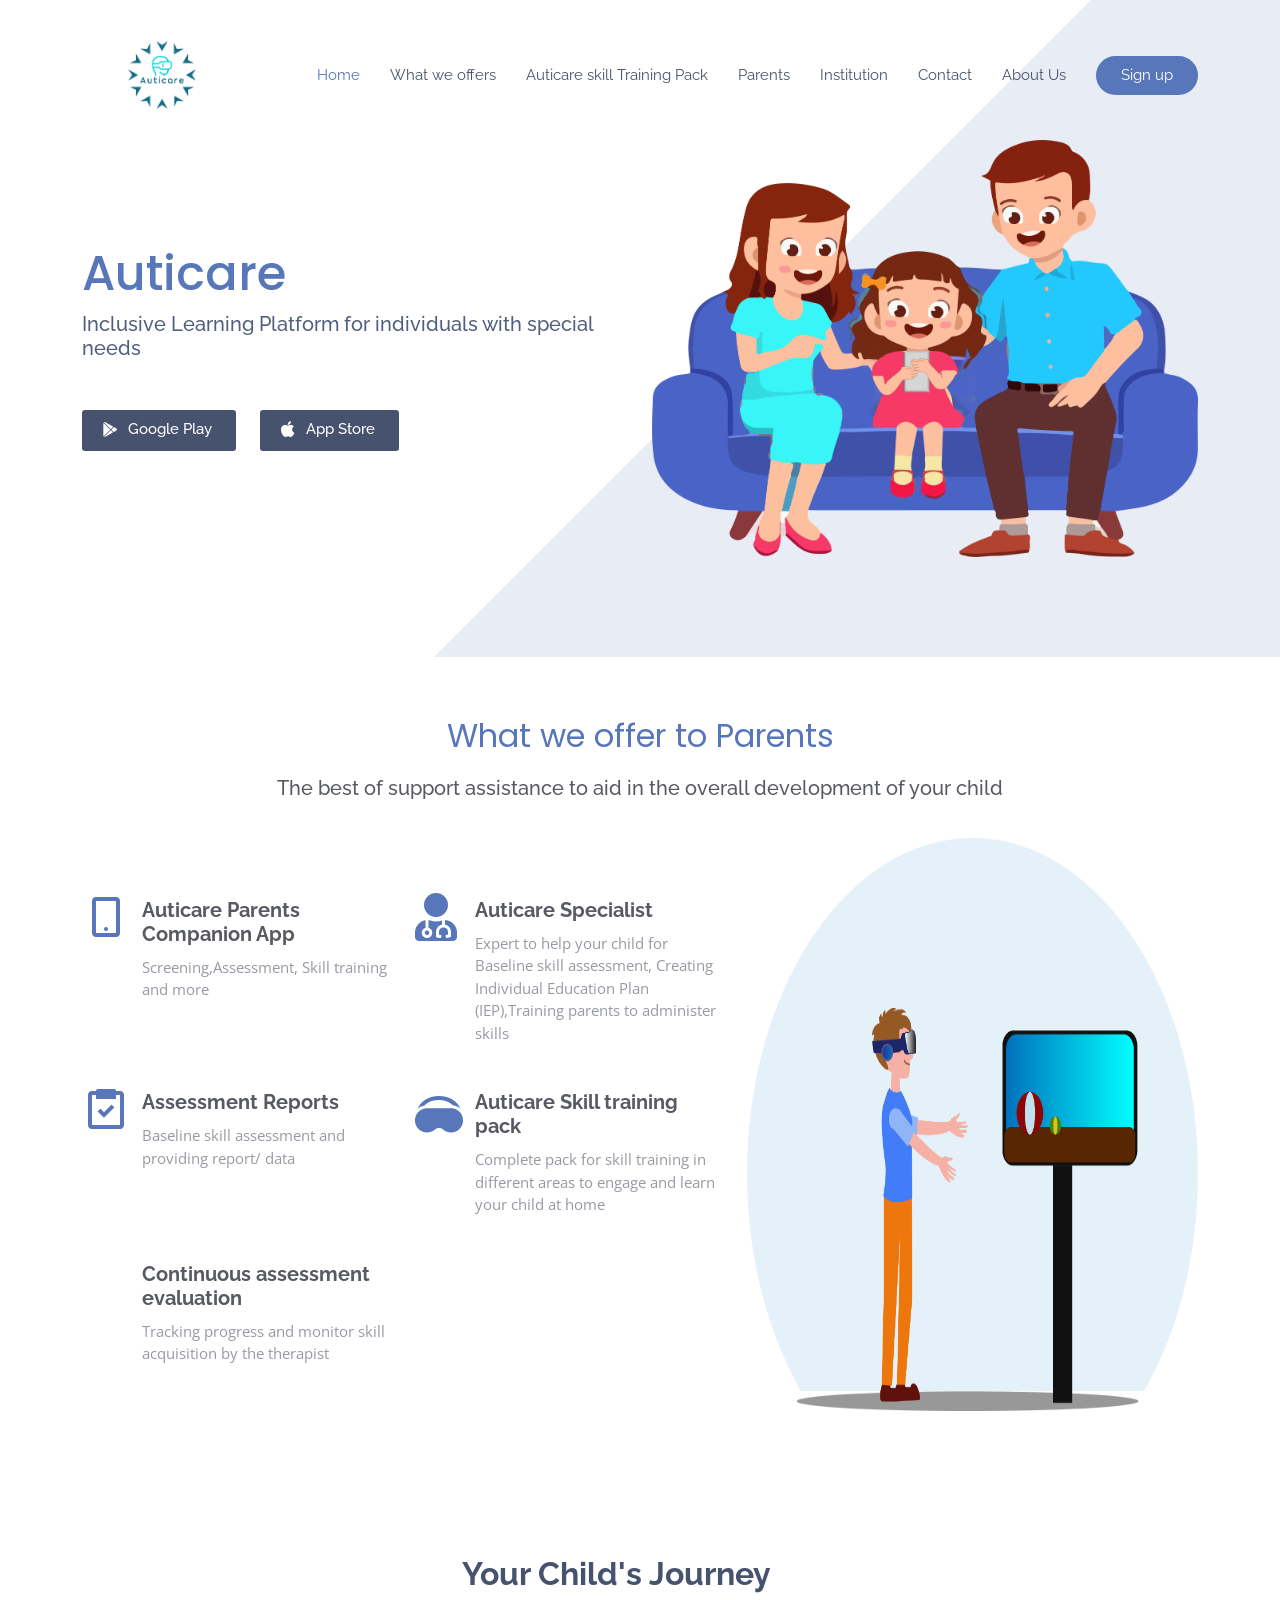
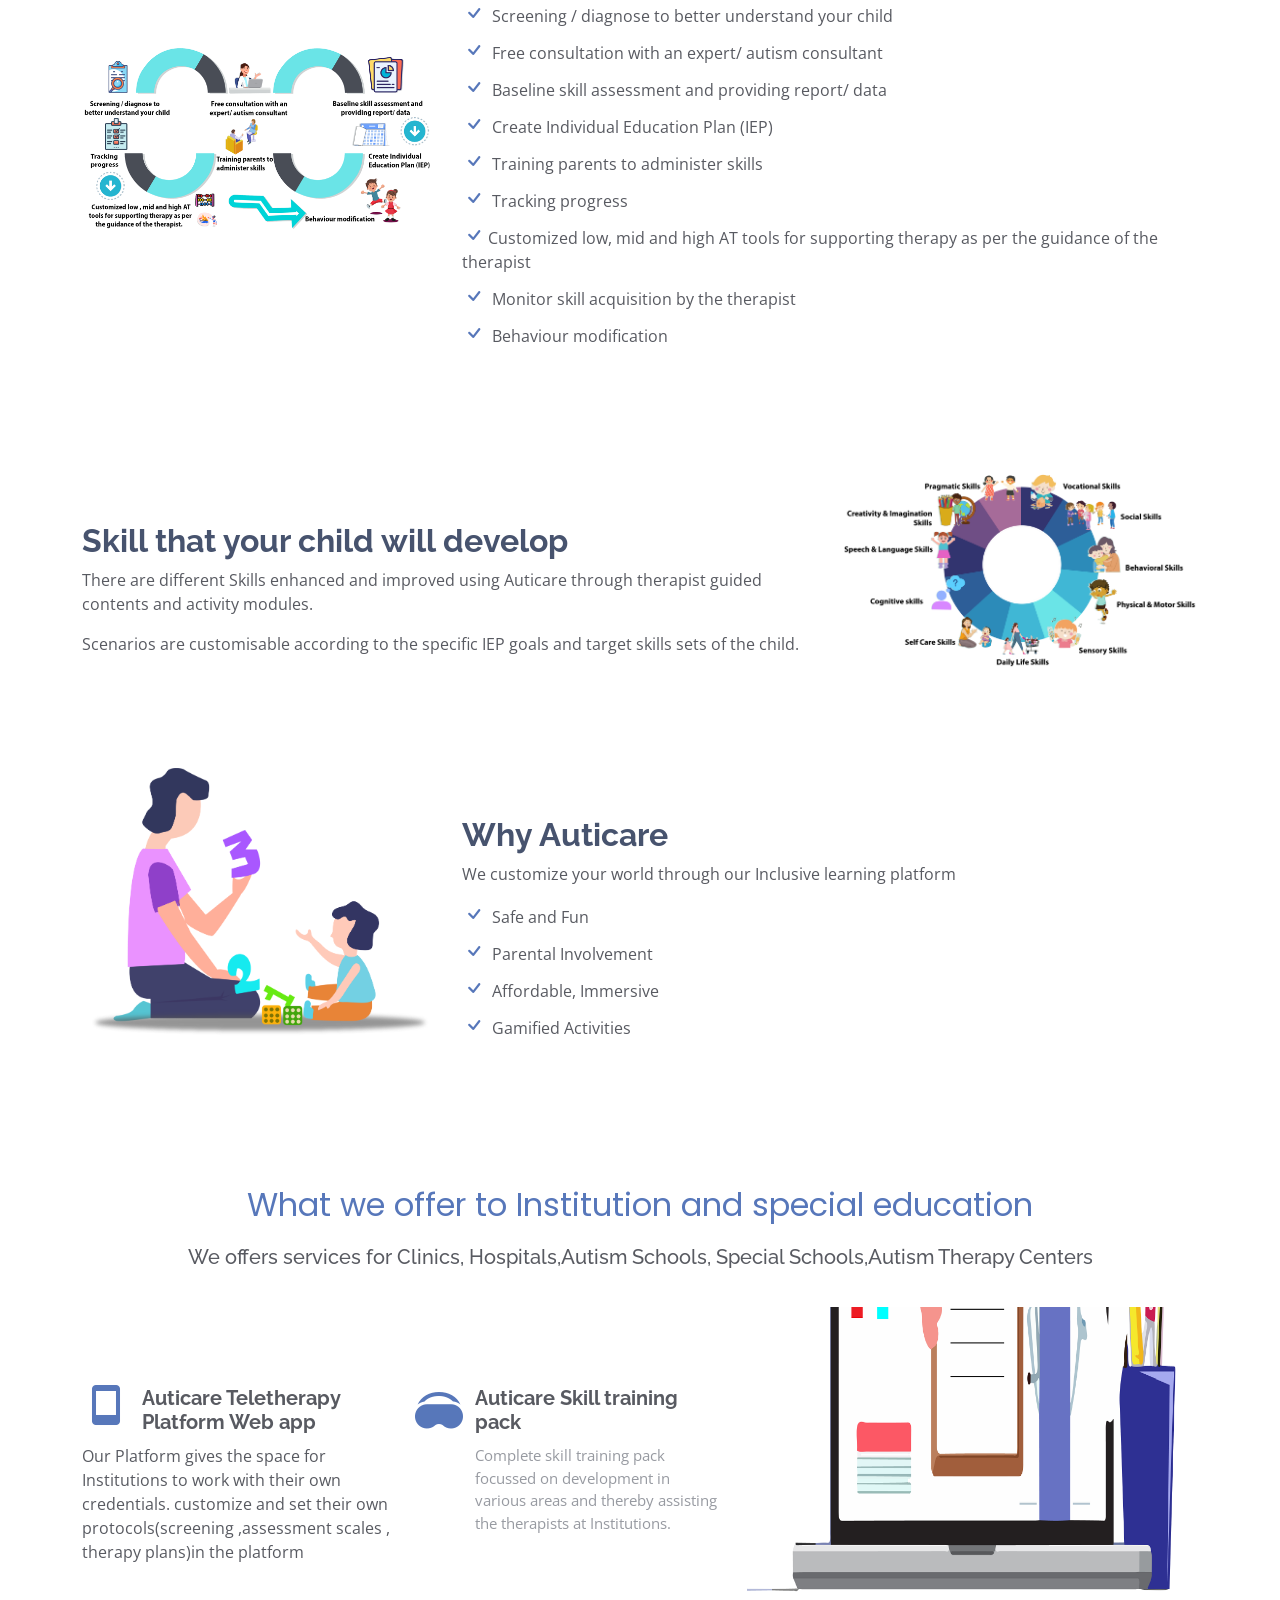
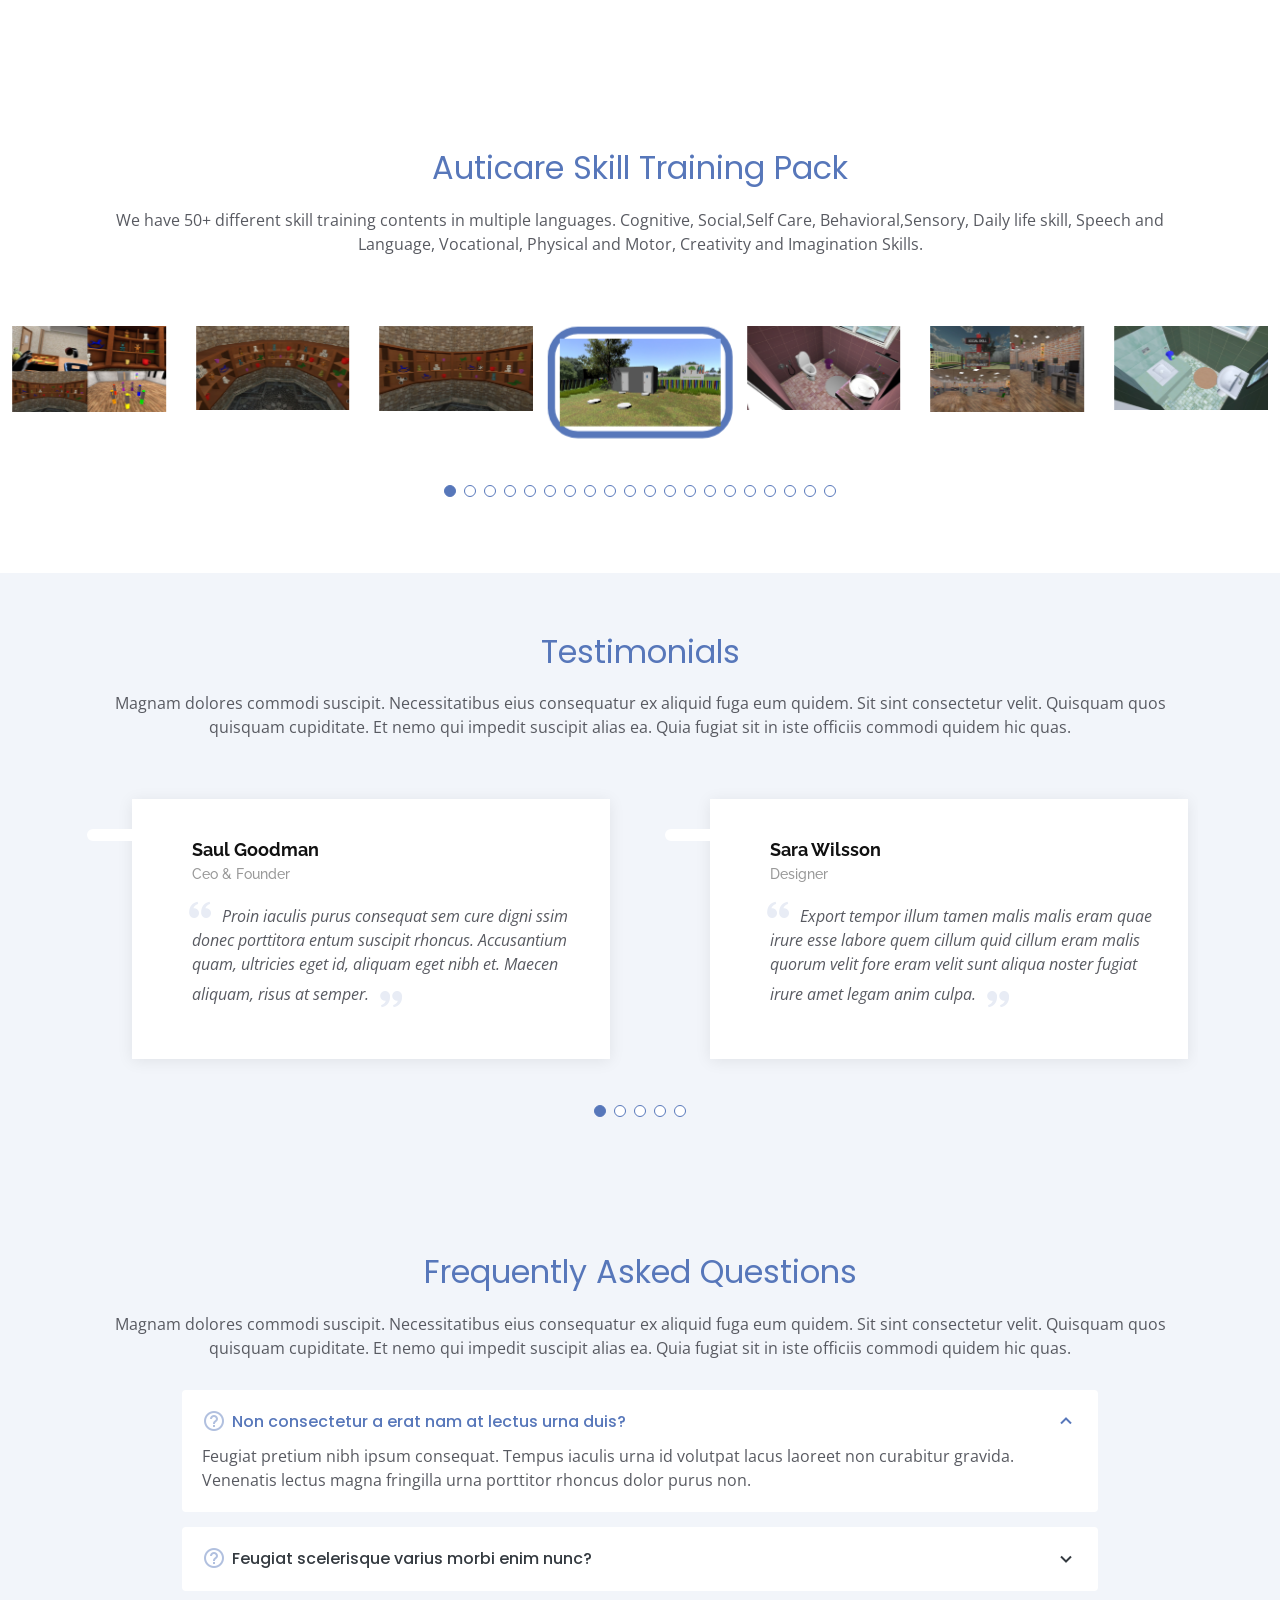
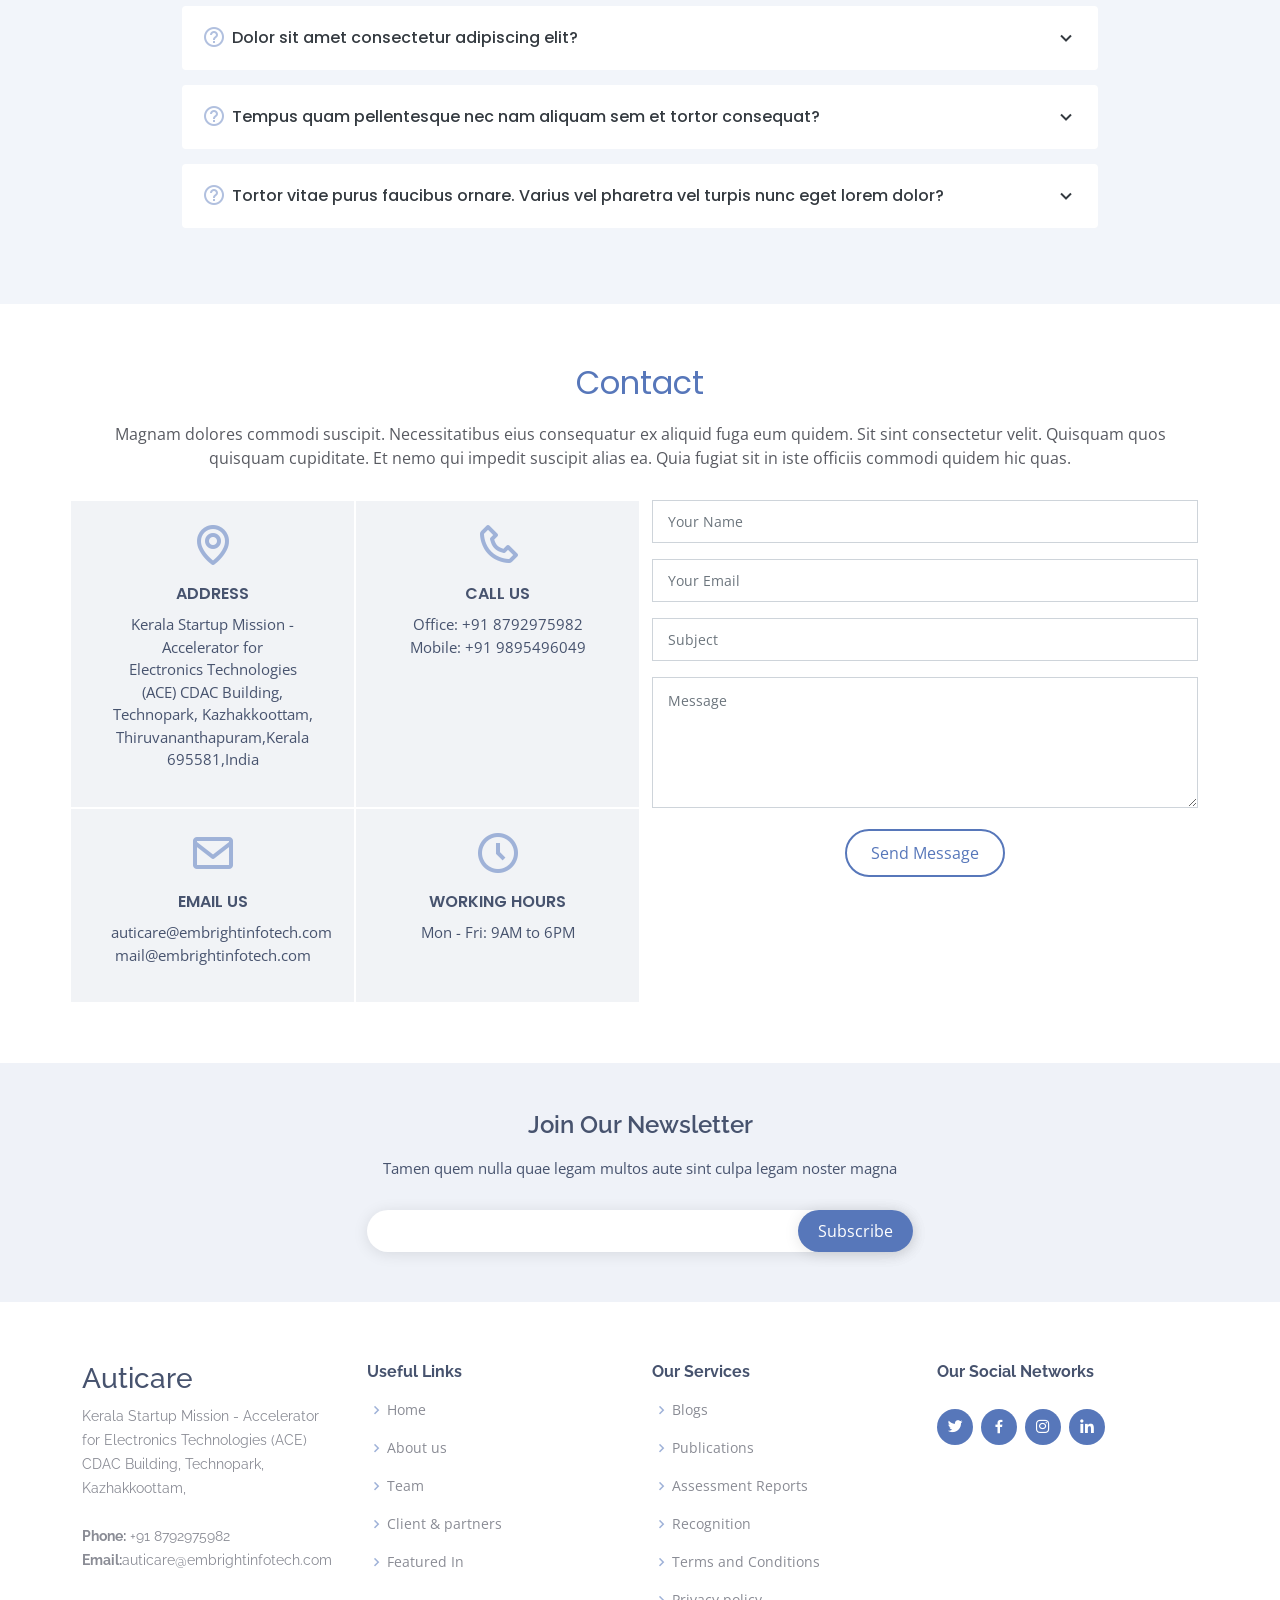
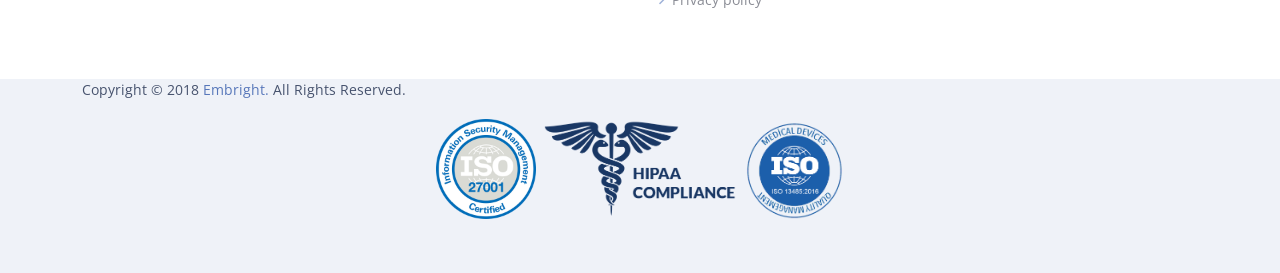
==== index.html @ 98915f81 "image adjust 1.1" ====
<!DOCTYPE html>
<html lang="en">

<head>
  <meta charset="utf-8">
  <meta content="width=device-width, initial-scale=1.0" name="viewport">

  <title>Auticare </title>
  <meta content="" name="description">
  <meta content="" name="keywords">

  <!-- Favicons -->
  <link href="assets/img/favicon.png" rel="icon">
  <link href="assets/img/apple-touch-icon.png" rel="apple-touch-icon">

  <!-- Google Fonts -->
  <link
    href="https://fonts.googleapis.com/css?family=Open+Sans:300,300i,400,400i,600,600i,700,700i|Raleway:300,300i,400,400i,500,500i,600,600i,700,700i|Poppins:300,300i,400,400i,500,500i,600,600i,700,700i"
    rel="stylesheet">

  <!-- Vendor CSS Files -->
  <link href="assets/vendor/aos/aos.css" rel="stylesheet">
  <link href="assets/vendor/bootstrap/css/bootstrap.min.css" rel="stylesheet">
  <link href="assets/vendor/bootstrap-icons/bootstrap-icons.css" rel="stylesheet">
  <link href="assets/vendor/boxicons/css/boxicons.min.css" rel="stylesheet">
  <link href="assets/vendor/glightbox/css/glightbox.min.css" rel="stylesheet">
  <link href="assets/vendor/swiper/swiper-bundle.min.css" rel="stylesheet">
  <link rel="stylesheet" href="https://use.fontawesome.com/releases/v5.6.3/css/all.css" 
  integrity="sha384-UHRtZLI+pbxtHCWp1t77Bi1L4ZtiqrqD80Kn4Z8NTSRyMA2Fd33n5dQ8lWUE00s/" crossorigin="anonymous">
  <!-- Template Main CSS File -->
  <link href="assets/css/style.css" rel="stylesheet">

  <!-- =======================================================
  * Template Name: Auticare - v4.5.0
  * Template URL: https://bootstrapmade.com/free-bootstrap-app-landing-page-template/
  * Author: BootstrapMade.com
  * License: https://bootstrapmade.com/license/
  ======================================================== -->
</head>

<body>

  <!-- ======= Header ======= -->
  <header id="header" class="fixed-top  header-transparent ">
    <div class="container d-flex align-items-center justify-content-between">

      <div class="logo">
        <h1><a href="index.html"><img src="assets/img/auticare-logo.png" style="height: 12rem;" class="img-fluid" alt=""></a></h1>
        <!-- Uncomment below if you prefer to use an image logo -->
        <!-- <a href="index.html"><img src="assets/img/logo.png" alt="" class="img-fluid"></a>-->
      </div>

      <nav id="navbar" class="navbar">
        <ul>
          <li><a class="nav-link scrollto active" href="#hero">Home</a></li>
          <li><a class="nav-link scrollto" href="#features">What we offers</a></li>
          <li><a class="nav-link scrollto" href="#gallery">Auticare skill Training Pack</a></li>
          <li><a class="nav-link scrollto" href="#features">Parents</a></li>
          <li><a class="nav-link scrollto" href="#faq">Institution</a></li>
          <li><a class="nav-link scrollto" href="#contact">Contact</a></li>
          <li><a class="nav-link scrollto" href="./about-us.html">About Us</a></li>
          <li><a class="getstarted scrollto" href="#features">Sign up</a></li>
        </ul>
        <i class="bi bi-list mobile-nav-toggle"></i>
      </nav><!-- .navbar -->

    </div>
  </header><!-- End Header -->

  <!-- ======= Hero Section ======= -->
  <section id="hero" class="d-flex align-items-center">

    <div class="container">
      <div class="row">
        <div
          class="col-lg-6 d-lg-flex flex-lg-column justify-content-center align-items-stretch pt-5 pt-lg-0 order-2 order-lg-1"
          data-aos="fade-up">
          <div>
            <h1>Auticare</h1>
            <h2>Inclusive Learning Platform for individuals with special needs
            </h2>

            <a href="#" class="download-btn"><i class="bx bxl-play-store"></i> Google Play</a>
            <a href="#" class="download-btn"><i class="bx bxl-apple"></i> App Store</a>
          </div>
        </div>
        <div class="col-lg-6 d-lg-flex flex-lg-column align-items-stretch order-1 order-lg-2 hero-img"
          data-aos="fade-up">
          <img src="assets/img/Illustrations/parent-app.png" class="img-fluid" alt="">
        </div>
      </div>
    </div>

  </section><!-- End Hero -->

  <main id="main">

    <!-- ======= App Features Section ======= -->
    <section id="features" class="features">
      <div class="container">

        <div class="section-title">
          <h2>What we offer to Parents</h2>
          <h5> The best of support assistance to aid in the overall development of your child
          </h5>
        </div>

        <div class="row no-gutters">
          <div class="col-xl-7 d-flex align-items-stretch order-2 order-lg-1">
            <div class="content d-flex flex-column justify-content-center">
              <div class="row">
                <div class="col-md-6 icon-box" data-aos="fade-up">
                  <i class='bx bx-mobile-alt' ></i>
                  <h4>Auticare Parents Companion App </h4>
                  <p>Screening,Assessment, Skill training and more </p>
                </div>
                <div class="col-md-6 icon-box" data-aos="fade-up" data-aos-delay="100">
                    
                  <i class="fas fa-user-md"></i>            
                   <h4>Auticare Specialist
                  </h4>
                  <p>Expert to help your child for Baseline skill assessment, Creating Individual Education Plan
                    (IEP),Training parents to administer skills</p>
                </div>
                <div class="col-md-6 icon-box" data-aos="fade-up" data-aos-delay="200">
                  <i class='bx bx-task' ></i>
                  <h4>Assessment Reports</h4>
                  <p>Baseline skill assessment and providing report/ data
                  </p>
                </div>
                <div class="col-md-6 icon-box" data-aos="fade-up" data-aos-delay="300">
                  <i class="bi bi-headset-vr"></i>

                  <h4>Auticare Skill training pack
                  </h4>
                  <p>Complete pack for skill training in different areas to engage and learn your child at home</p>
                </div>
                <div class="col-md-6 icon-box" data-aos="fade-up" data-aos-delay="400">
                 <i><span class="iconify" data-icon="carbon:report"></span></i> 
                  <h4>Continuous assessment evaluation</h4>
                  <p>Tracking progress and monitor skill acquisition by the therapist </p>
                </div>
                
              </div>
            </div>
          </div>
          <div class="image col-xl-5 d-flex align-items-stretch justify-content-center order-1 order-lg-2"
            data-aos="fade-left" data-aos-delay="100">
            <img src="assets/img/Illustrations/vr2.png" class="img-fluid" alt="">
          </div>
        </div>

      </div>
    </section><!-- End App Features Section -->

    <!-- ======= Details Section ======= -->
    <section id="details" class="details">
      <div class="container">

        <div class="row content">
          <div class="col-md-4" data-aos="fade-right">
            <img src="assets/img/aromal/final.png" class="img-fluid" alt="">
          </div>
          <div class="col-md-8 pt-4" data-aos="fade-up">
            <h3>Your Child's Journey</h3>
            <!-- <p class="fst-italic">
              Lorem ipsum dolor sit amet, consectetur adipiscing elit, sed do eiusmod tempor incididunt ut labore et
              dolore
              magna aliqua.
            </p> -->
            <ul>
              <li><i class="bi bi-check"></i> Screening / diagnose to better understand your child </li>
              <li><i class="bi bi-check"></i> Free consultation with an expert/ autism consultant</li>
              <li><i class="bi bi-check"></i> Baseline skill assessment and providing report/ data</li>
              <li><i class="bi bi-check"></i> Create Individual Education Plan (IEP)</li>
              <li><i class="bi bi-check"></i> Training parents to administer skills</li>
              <li><i class="bi bi-check"></i> Tracking progress</li>
              <li><i class="bi bi-check"></i>Customized low, mid and  high AT tools for supporting therapy as per the guidance of the therapist</li>
              <li><i class="bi bi-check"></i> Monitor skill acquisition by the therapist</li>
              <li><i class="bi bi-check"></i> Behaviour modification</li>
            </ul>
            <!-- <p>
              Voluptas nisi in quia excepturi nihil voluptas nam et ut. Expedita omnis eum consequatur non. Sed in
              asperiores aut repellendus. Error quisquam ab maiores. Quibusdam sit in officia
            </p> -->
          </div>
        </div>

        <div class="row content">
          <div class="col-md-4 order-1 order-md-4" data-aos="fade-left">
            <img src="assets/img/aromal/final 2.png" class="img-fluid" alt="">
          </div>
          <div class="col-md-8 pt-5 order-2 order-md-1" data-aos="fade-up">
            <h3>Skill that your child will develop</h3>
            <!-- <p class="fst-italic">
              Lorem ipsum dolor sit amet, consectetur adipiscing elit, sed do eiusmod tempor incididunt ut labore et
              dolore
              magna aliqua.
            </p> -->
            <p>
              There are different Skills enhanced and improved using Auticare through therapist guided contents and activity modules.
            </p>
     <p> Scenarios are customisable according to the specific IEP goals and target skills sets of the child.</p>
          </div>
        </div>

        <div class="row content">
          <div class="col-md-4" data-aos="fade-right">
            <img src="assets/img/Illustrations/parent kid play.png" class="img-fluid" alt="">
          </div>
          <div class="col-md-8 pt-5" data-aos="fade-up">
            <h3>Why Auticare</h3>
             <p>We customize your world through our Inclusive learning platform</p> 
            <ul>
              <li><i class="bi bi-check"></i> Safe and Fun</li>
              <li><i class="bi bi-check"></i> Parental Involvement</li>
              <li><i class="bi bi-check"></i> Affordable, Immersive</li>
              <li><i class="bi bi-check"></i> Gamified Activities</li>
            </ul>
            <!-- <p>
              Qui consequatur temporibus. Enim et corporis sit sunt harum praesentium suscipit ut voluptatem. Et nihil
              magni debitis consequatur est.
            </p> -->
            <!-- <p>
              Suscipit enim et. Ut optio esse quidem quam reiciendis esse odit excepturi. Vel dolores rerum soluta
              explicabo vel fugiat eum non.
            </p> -->
          </div>
        </div>

        <!-- <div class="row content"  id="faq">
          <div class="col-md-4 order-1 order-md-2" data-aos="fade-left">
            <img src="assets/img/Illustrations//doctor.png" class="img-fluid" alt="">
          </div>
          <div class="col-md-8 pt-5 order-2 order-md-1" data-aos="fade-up">
            <h3>What we offer to Institution</h3>
            <p class="fst-italic">
             
We offers services for Clinics, Hospitals,Autism Schools, Special Schools,Autism Therapy Centers

            </p>
            <p>
              Auticare Teletherapy Platform Web app
            </p>
            <ul>
              <li><i class="bi bi-check"></i> Our Platform gives the space for Institutions to work with their own credentials.</li>
              <li><i class="bi bi-check"></i> customize and set their own protocols(screening ,assessment scales , therapy plans)in the platform 
              </li>
             
            </ul>
            <p>
              Auticare Skill training pack

            </p>
            <ul>
              <li><i class="bi bi-check"></i> Complete skill training pack focussed on development in various areas and thereby assisting the therapists at Institutions.</li>
              
             
            </ul>
          </div>
        </div> -->

      </div>
    </section><!-- End Details Section -->
    <section  id="faq" class="features">
      <div class="container">

        <div class="section-title">
          <h2>What we offer to Institution and special education</h2>
          <h5> We offers services for Clinics, Hospitals,Autism Schools, Special Schools,Autism Therapy Centers
          </h5>
        </div>

        <div class="row no-gutters">
          <div class="col-xl-7 d-flex align-items-stretch order-2 order-lg-1">
            <div class="content d-flex flex-column justify-content-center">
              <div class="row">
                <div class="col-md-6 icon-box" data-aos="fade-up">
                  <i class='bx bx-mobile'></i>
                  <h4>Auticare Teletherapy Platform Web app</h4>
                  Our Platform gives the space for Institutions to work with their own credentials.
                    customize and set their own protocols(screening ,assessment scales , therapy plans)in the platform</p>
                </div>
                <div class="col-md-6 icon-box" data-aos="fade-up" data-aos-delay="100">
                  <i class="bi bi-headset-vr"></i>
                  <h4>Auticare Skill training pack
                  </h4>
                  <p>Complete skill training pack focussed on development in various areas and thereby assisting the therapists at Institutions.</p>
                </div>
                
                
              </div>
            </div>
          </div>
          <div class="image col-xl-5 d-flex align-items-stretch justify-content-center order-1 order-lg-2"
            data-aos="fade-left" data-aos-delay="100">
            <img src="assets/img/Illustrations/doctor.png" class="img-fluid" alt="">
          </div>
        </div>

      </div>
    </section>
    <!-- ======= Gallery Section ======= -->
     <section id="gallery" class="gallery">
      <div class="container" data-aos="fade-up">

        <div class="section-title">
          <h2>Auticare Skill Training Pack</h2>
          <p>We have 50+ different skill training contents in multiple languages.

            Cognitive, Social,Self Care, Behavioral,Sensory, Daily life skill, Speech and Language, Vocational, Physical and Motor, Creativity and Imagination Skills.</p>
        </div>

      </div>

      <div class="container-fluid" data-aos="fade-up">
        <div class="gallery-slider swiper">
          <div class="swiper-wrapper">
           
            <div class="swiper-slide"><a href="assets/img/scenes" class="gallery-lightbox" data-gall="gallery-carousel"><img src="assets/img/scenes/rest room.jpeg" class="img-fluid" alt=""></a></div>
            <div class="swiper-slide"><a href="assets/img/scenes" class="gallery-lightbox" data-gall="gallery-carousel"><img src="assets/img/scenes/rest room1.jpeg" class="img-fluid" alt=""></a></div>
            <div class="swiper-slide"><a href="assets/img/scenes" class="gallery-lightbox" data-gall="gallery-carousel"><img src="assets/img/scenes/socialsuper.jpg" class="img-fluid" alt=""></a></div>
            <div class="swiper-slide"><a href="assets/img/scenes" class="gallery-lightbox" data-gall="gallery-carousel"><img src="assets/img/scenes/rest2.jpeg" class="img-fluid" alt=""></a></div>
            <div class="swiper-slide"><a href="assets/img/scenes" class="gallery-lightbox" data-gall="gallery-carousel"><img src="assets/img/scenes/road crossing.jpeg" class="img-fluid" alt=""></a></div>
            <div class="swiper-slide"><a href="assets/img/scenes" class="gallery-lightbox" data-gall="gallery-carousel"><img src="assets/img/scenes/socialsuper.jpg" class="img-fluid" alt=""></a></div>
            <div class="swiper-slide"><a href="assets/img/scenes" class="gallery-lightbox" data-gall="gallery-carousel"><img src="assets/img/scenes/super market_cashier.jpeg" class="img-fluid" alt=""></a></div>
            <div class="swiper-slide"><a href="assets/img/scenes" class="gallery-lightbox" data-gall="gallery-carousel"><img src="assets/img/scenes/supermarket.jpeg" class="img-fluid" alt=""></a></div>
            <div class="swiper-slide"><a href="assets/img/scenes" class="gallery-lightbox" data-gall="gallery-carousel"><img src="assets/img/scenes/traffic light.jpeg" class="img-fluid" alt=""></a></div>
            <div class="swiper-slide"><a href="assets/img/scenes" class="gallery-lightbox" data-gall="gallery-carousel"><img src="assets/img/scenes/vibgyor.jpeg" class="img-fluid" alt=""></a></div>
            <div class="swiper-slide"><a href="assets/img/scenes" class="gallery-lightbox" data-gall="gallery-carousel"><img src="assets/img/scenes/alphabet english.jpeg" class="img-fluid" alt=""></a></div>
            <div class="swiper-slide"><a href="assets/img/scenes" class="gallery-lightbox" data-gall="gallery-carousel"><img src="assets/img/scenes/apple-alphabet.jpeg" class="img-fluid" alt=""></a></div>
            <div class="swiper-slide"><a href="assets/img/scenes" class="gallery-lightbox" data-gall="gallery-carousel"><img src="assets/img/scenes/arabic 2.jpeg" class="img-fluid" alt=""></a></div>
            <div class="swiper-slide"><a href="assets/img/scenes" class="gallery-lightbox" data-gall="gallery-carousel"><img src="assets/img/scenes/arabic alphabet.jpeg" class="img-fluid" alt=""></a></div>
            <div class="swiper-slide"><a href="assets/img/scenes" class="gallery-lightbox" data-gall="gallery-carousel"><img src="assets/img/scenes/ball interaction.jpeg" class="img-fluid" alt=""></a></div>
            <div class="swiper-slide"><a href="assets/img/scenes" class="gallery-lightbox" data-gall="gallery-carousel"><img src="assets/img/scenes/ball picking.jpeg" class="img-fluid" alt=""></a></div>
            <div class="swiper-slide"><a href="assets/img/scenes" class="gallery-lightbox" data-gall="gallery-carousel"><img src="assets/img/scenes/Cognitive Scenarios.jpg" class="img-fluid" alt=""></a></div>
            <div class="swiper-slide"><a href="assets/img/scenes" class="gallery-lightbox" data-gall="gallery-carousel"><img src="assets/img/scenes/collagepic.jpg" class="img-fluid" alt=""></a></div>
            <div class="swiper-slide"><a href="assets/img/scenes" class="gallery-lightbox" data-gall="gallery-carousel"><img src="assets/img/scenes/color choosing.jpeg" class="img-fluid" alt=""></a></div>
            <div class="swiper-slide"><a href="assets/img/scenes" class="gallery-lightbox" data-gall="gallery-carousel"><img src="assets/img/scenes/color identification.jpeg" class="img-fluid" alt=""></a></div>
          </div>
          <div class="swiper-pagination"></div>
        </div>

      </div>
    </section>

    <!-- ======= Testimonials Section ======= -->
    <section id="testimonials" class="testimonials section-bg">
      <div class="container" data-aos="fade-up">

        <div class="section-title">
          <h2>Testimonials</h2>
          <p>Magnam dolores commodi suscipit. Necessitatibus eius consequatur ex aliquid fuga eum quidem. Sit sint
            consectetur velit. Quisquam quos quisquam cupiditate. Et nemo qui impedit suscipit alias ea. Quia fugiat sit
            in iste officiis commodi quidem hic quas.</p>
        </div>

        <div class="testimonials-slider swiper" data-aos="fade-up" data-aos-delay="100">
          <div class="swiper-wrapper">

            <div class="swiper-slide">
              <div class="testimonial-item">
                <img src="assets/img/testimonials/testimonials-1.jpg" class="testimonial-img" alt="">
                <h3>Saul Goodman</h3>
                <h4>Ceo &amp; Founder</h4>
                <p>
                  <i class="bx bxs-quote-alt-left quote-icon-left"></i>
                  Proin iaculis purus consequat sem cure digni ssim donec porttitora entum suscipit rhoncus. Accusantium
                  quam, ultricies eget id, aliquam eget nibh et. Maecen aliquam, risus at semper.
                  <i class="bx bxs-quote-alt-right quote-icon-right"></i>
                </p>
              </div>
            </div>

            <div class="swiper-slide">
              <div class="testimonial-item">
                <img src="assets/img/testimonials/testimonials-2.jpg" class="testimonial-img" alt="">
                <h3>Sara Wilsson</h3>
                <h4>Designer</h4>
                <p>
                  <i class="bx bxs-quote-alt-left quote-icon-left"></i>
                  Export tempor illum tamen malis malis eram quae irure esse labore quem cillum quid cillum eram malis
                  quorum velit fore eram velit sunt aliqua noster fugiat irure amet legam anim culpa.
                  <i class="bx bxs-quote-alt-right quote-icon-right"></i>
                </p>
              </div>
            </div>

            <div class="swiper-slide">
              <div class="testimonial-item">
                <img src="assets/img/testimonials/testimonials-3.jpg" class="testimonial-img" alt="">
                <h3>Jena Karlis</h3>
                <h4>Store Owner</h4>
                <p>
                  <i class="bx bxs-quote-alt-left quote-icon-left"></i>
                  Enim nisi quem export duis labore cillum quae magna enim sint quorum nulla quem veniam duis minim
                  tempor labore quem eram duis noster aute amet eram fore quis sint minim.
                  <i class="bx bxs-quote-alt-right quote-icon-right"></i>
                </p>
              </div>
            </div>

            <div class="swiper-slide">
              <div class="testimonial-item">
                <img src="assets/img/testimonials/testimonials-4.jpg" class="testimonial-img" alt="">
                <h3>Matt Brandon</h3>
                <h4>Freelancer</h4>
                <p>
                  <i class="bx bxs-quote-alt-left quote-icon-left"></i>
                  Fugiat enim eram quae cillum dolore dolor amet nulla culpa multos export minim fugiat minim velit
                  minim dolor enim duis veniam ipsum anim magna sunt elit fore quem dolore labore illum veniam.
                  <i class="bx bxs-quote-alt-right quote-icon-right"></i>
                </p>
              </div>
            </div>

            <div class="swiper-slide">
              <div class="testimonial-item">
                <img src="assets/img/testimonials/testimonials-5.jpg" class="testimonial-img" alt="">
                <h3>John Larson</h3>
                <h4>Entrepreneur</h4>
                <p>
                  <i class="bx bxs-quote-alt-left quote-icon-left"></i>
                  Quis quorum aliqua sint quem legam fore sunt eram irure aliqua veniam tempor noster veniam enim culpa
                  labore duis sunt culpa nulla illum cillum fugiat legam esse veniam culpa fore nisi cillum quid.
                  <i class="bx bxs-quote-alt-right quote-icon-right"></i>
                </p>
              </div>
            </div>

          </div>
          <div class="swiper-pagination"></div>
        </div>

      </div>
    </section><!-- End Testimonials Section -->

    <!-- ======= Pricing Section ======= -->
    <!-- <section id="pricing" class="pricing">
      <div class="container">

        <div class="section-title">
          <h2>Pricing</h2>
          <p>Magnam dolores commodi suscipit. Necessitatibus eius consequatur ex aliquid fuga eum quidem. Sit sint
            consectetur velit. Quisquam quos quisquam cupiditate. Et nemo qui impedit suscipit alias ea. Quia fugiat sit
            in iste officiis commodi quidem hic quas.</p>
        </div>

        <div class="row no-gutters">

          <div class="col-lg-4 box" data-aos="fade-right">
            <h3>Free</h3>
            <h4>$0<span>per month</span></h4>
            <ul>
              <li><i class="bx bx-check"></i> Quam adipiscing vitae proin</li>
              <li><i class="bx bx-check"></i> Nec feugiat nisl pretium</li>
              <li><i class="bx bx-check"></i> Nulla at volutpat diam uteera</li>
              <li class="na"><i class="bx bx-x"></i> <span>Pharetra massa massa ultricies</span></li>
              <li class="na"><i class="bx bx-x"></i> <span>Massa ultricies mi quis hendrerit</span></li>
            </ul>
            <a href="#" class="get-started-btn">Get Started</a>
          </div>

          <div class="col-lg-4 box featured" data-aos="fade-up">
            <h3>Business</h3>
            <h4>$29<span>per month</span></h4>
            <ul>
              <li><i class="bx bx-check"></i> Quam adipiscing vitae proin</li>
              <li><i class="bx bx-check"></i> Nec feugiat nisl pretium</li>
              <li><i class="bx bx-check"></i> Nulla at volutpat diam uteera</li>
              <li><i class="bx bx-check"></i> Pharetra massa massa ultricies</li>
              <li><i class="bx bx-check"></i> Massa ultricies mi quis hendrerit</li>
            </ul>
            <a href="#" class="get-started-btn">Get Started</a>
          </div>

          <div class="col-lg-4 box" data-aos="fade-left">
            <h3>Developer</h3>
            <h4>$49<span>per month</span></h4>
            <ul>
              <li><i class="bx bx-check"></i> Quam adipiscing vitae proin</li>
              <li><i class="bx bx-check"></i> Nec feugiat nisl pretium</li>
              <li><i class="bx bx-check"></i> Nulla at volutpat diam uteera</li>
              <li><i class="bx bx-check"></i> Pharetra massa massa ultricies</li>
              <li><i class="bx bx-check"></i> Massa ultricies mi quis hendrerit</li>
            </ul>
            <a href="#" class="get-started-btn">Get Started</a>
          </div>

        </div>

      </div>
    </section>End Pricing Section -->

    <!-- ======= Frequently Asked Questions Section ======= -->
    <section class="faq section-bg">
      <div class="container" data-aos="fade-up">

        <div class="section-title">

          <h2>Frequently Asked Questions</h2>
          <p>Magnam dolores commodi suscipit. Necessitatibus eius consequatur ex aliquid fuga eum quidem. Sit sint
            consectetur velit. Quisquam quos quisquam cupiditate. Et nemo qui impedit suscipit alias ea. Quia fugiat sit
            in iste officiis commodi quidem hic quas.</p>
        </div>

        <div class="accordion-list">
          <ul>
            <li data-aos="fade-up">
              <i class="bx bx-help-circle icon-help"></i> <a data-bs-toggle="collapse" class="collapse"
                data-bs-target="#accordion-list-1">Non consectetur a erat nam at lectus urna duis? <i
                  class="bx bx-chevron-down icon-show"></i><i class="bx bx-chevron-up icon-close"></i></a>
              <div id="accordion-list-1" class="collapse show" data-bs-parent=".accordion-list">
                <p>
                  Feugiat pretium nibh ipsum consequat. Tempus iaculis urna id volutpat lacus laoreet non curabitur
                  gravida. Venenatis lectus magna fringilla urna porttitor rhoncus dolor purus non.
                </p>
              </div>
            </li>

            <li data-aos="fade-up" data-aos-delay="100">
              <i class="bx bx-help-circle icon-help"></i> <a data-bs-toggle="collapse"
                data-bs-target="#accordion-list-2" class="collapsed">Feugiat scelerisque varius morbi enim nunc? <i
                  class="bx bx-chevron-down icon-show"></i><i class="bx bx-chevron-up icon-close"></i></a>
              <div id="accordion-list-2" class="collapse" data-bs-parent=".accordion-list">
                <p>
                  Dolor sit amet consectetur adipiscing elit pellentesque habitant morbi. Id interdum velit laoreet id
                  donec ultrices. Fringilla phasellus faucibus scelerisque eleifend donec pretium. Est pellentesque elit
                  ullamcorper dignissim. Mauris ultrices eros in cursus turpis massa tincidunt dui.
                </p>
              </div>
            </li>

            <li data-aos="fade-up" data-aos-delay="200">
              <i class="bx bx-help-circle icon-help"></i> <a data-bs-toggle="collapse"
                data-bs-target="#accordion-list-3" class="collapsed">Dolor sit amet consectetur adipiscing elit? <i
                  class="bx bx-chevron-down icon-show"></i><i class="bx bx-chevron-up icon-close"></i></a>
              <div id="accordion-list-3" class="collapse" data-bs-parent=".accordion-list">
                <p>
                  Eleifend mi in nulla posuere sollicitudin aliquam ultrices sagittis orci. Faucibus pulvinar elementum
                  integer enim. Sem nulla pharetra diam sit amet nisl suscipit. Rutrum tellus pellentesque eu tincidunt.
                  Lectus urna duis convallis convallis tellus. Urna molestie at elementum eu facilisis sed odio morbi
                  quis
                </p>
              </div>
            </li>

            <li data-aos="fade-up" data-aos-delay="300">
              <i class="bx bx-help-circle icon-help"></i> <a data-bs-toggle="collapse"
                data-bs-target="#accordion-list-4" class="collapsed">Tempus quam pellentesque nec nam aliquam sem et
                tortor consequat? <i class="bx bx-chevron-down icon-show"></i><i
                  class="bx bx-chevron-up icon-close"></i></a>
              <div id="accordion-list-4" class="collapse" data-bs-parent=".accordion-list">
                <p>
                  Molestie a iaculis at erat pellentesque adipiscing commodo. Dignissim suspendisse in est ante in. Nunc
                  vel risus commodo viverra maecenas accumsan. Sit amet nisl suscipit adipiscing bibendum est. Purus
                  gravida quis blandit turpis cursus in.
                </p>
              </div>
            </li>

            <li data-aos="fade-up" data-aos-delay="400">
              <i class="bx bx-help-circle icon-help"></i> <a data-bs-toggle="collapse"
                data-bs-target="#accordion-list-5" class="collapsed">Tortor vitae purus faucibus ornare. Varius vel
                pharetra vel turpis nunc eget lorem dolor? <i class="bx bx-chevron-down icon-show"></i><i
                  class="bx bx-chevron-up icon-close"></i></a>
              <div id="accordion-list-5" class="collapse" data-bs-parent=".accordion-list">
                <p>
                  Laoreet sit amet cursus sit amet dictum sit amet justo. Mauris vitae ultricies leo integer malesuada
                  nunc vel. Tincidunt eget nullam non nisi est sit amet. Turpis nunc eget lorem dolor sed. Ut venenatis
                  tellus in metus vulputate eu scelerisque.
                </p>
              </div>
            </li>

          </ul>
        </div>

      </div>
    </section><!-- End Frequently Asked Questions Section -->

    <!-- ======= Contact Section ======= -->
    <section id="contact" class="contact">
      <div class="container" data-aos="fade-up">

        <div class="section-title">
          <h2>Contact</h2>
          <p>Magnam dolores commodi suscipit. Necessitatibus eius consequatur ex aliquid fuga eum quidem. Sit sint
            consectetur velit. Quisquam quos quisquam cupiditate. Et nemo qui impedit suscipit alias ea. Quia fugiat sit
            in iste officiis commodi quidem hic quas.</p>
        </div>

        <div class="row">

          <div class="col-lg-6">
            <div class="row">
              <div class="col-lg-6 info">
                <i class="bx bx-map"></i>
                <h4>Address</h4>
                <p>Kerala Startup Mission - Accelerator for <br/> Electronics Technologies (ACE)
                   CDAC Building,<br> Technopark, Kazhakkoottam, Thiruvananthapuram,Kerala 695581,India</p>
              </div>
              <div class="col-lg-6 info">
                <i class="bx bx-phone"></i>
                <h4>Call Us</h4>
                <p>Office: +91 8792975982<br>Mobile: +91 9895496049</p>
              </div>
              <div class="col-lg-6 info">
                <i class="bx bx-envelope"></i>
                <h4>Email Us</h4>
                <p>auticare@embrightinfotech.com<br>mail@embrightinfotech.com</p>
              </div>
              <div class="col-lg-6 info">
                <i class="bx bx-time-five"></i>
                <h4>Working Hours</h4>
                <p>Mon - Fri: 9AM to 6PM</p>
              </div>
            </div>
          </div>

          <div class="col-lg-6">
            <form action="forms/contact.php" method="post" role="form" class="php-email-form" data-aos="fade-up">
              <div class="form-group">
                <input placeholder="Your Name" type="text" name="name" class="form-control" id="name" required>
              </div>
              <div class="form-group mt-3">
                <input placeholder="Your Email" type="email" class="form-control" name="email" id="email" required>
              </div>
              <div class="form-group mt-3">
                <input placeholder="Subject" type="text" class="form-control" name="subject" id="subject" required>
              </div>
              <div class="form-group mt-3">
                <textarea placeholder="Message" class="form-control" name="message" rows="5" required></textarea>
              </div>
              <div class="my-3">
                <div class="loading">Loading</div>
                <div class="error-message"></div>
                <div class="sent-message">Your message has been sent. Thank you!</div>
              </div>
              <div class="text-center"><button type="submit">Send Message</button></div>
            </form>
          </div>

        </div>

      </div>
    </section><!-- End Contact Section -->

  </main><!-- End #main -->

  <!-- ======= Footer ======= -->
  <footer id="footer">

    <div class="footer-newsletter">
      <div class="container">
        <div class="row justify-content-center">
          <div class="col-lg-6">
            <h4>Join Our Newsletter</h4>
            <p>Tamen quem nulla quae legam multos aute sint culpa legam noster magna</p>
            <form action="" method="post">
              <input type="email" name="email"><input type="submit" value="Subscribe">
            </form>
          </div>
        </div>
      </div>
    </div>

    <div class="footer-top">
      <div class="container">
        <div class="row">

          <div class="col-lg-3 col-md-6 footer-contact">
            <h3>Auticare</h3>
            <p>
              Kerala Startup Mission - Accelerator <br>
              for Electronics Technologies (ACE)<br>
              CDAC Building, Technopark, Kazhakkoottam, <br><br>
              <strong>Phone:</strong>  +91 8792975982<br>
              <strong>Email:</strong>auticare@embrightinfotech.com<br>
            </p>
          </div>

          <div class="col-lg-3 col-md-6 footer-links">
            <h4>Useful Links</h4>
            <ul>
              <li><i class="bx bx-chevron-right"></i> <a href="#">Home</a></li>
              <li><i class="bx bx-chevron-right"></i> <a href="#">About us</a></li>
              <li><i class="bx bx-chevron-right"></i> <a href="#">Team</a></li>
              <li><i class="bx bx-chevron-right"></i> <a href="#">Client & partners</a></li>
              <li><i class="bx bx-chevron-right"></i> <a href="#">Featured In</a></li>

            
            </ul>
          </div>

          <div class="col-lg-3 col-md-6 footer-links">
            <h4>Our Services</h4>
            <ul>
              <li><i class="bx bx-chevron-right"></i> <a href="#">Blogs
              </a></li>
              <li><i class="bx bx-chevron-right"></i> <a href="#">Publications</a></li>
              <li><i class="bx bx-chevron-right"></i> <a href="#">Assessment Reports</a></li>
              <li><i class="bx bx-chevron-right"></i> <a href="#">Recognition</a></li>
              <li><i class="bx bx-chevron-right"></i> <a href="./TermsAndConditions.html">Terms and Conditions</a></li>
              <li><i class="bx bx-chevron-right"></i> <a href="./privacyPolicy.html">Privacy policy</a></li>
            </ul>
          </div>

          <div class="col-lg-3 col-md-6 footer-links">
            <h4>Our Social Networks</h4>

            <div class="social-links mt-3">
              <a href="https://twitter.com/embrightinfotec/" class="twitter"><i class="bx bxl-twitter"></i></a>
              <a href="https://www.facebook.com/MyAuticare/" class="facebook"><i class="bx bxl-facebook"></i></a>
              <a href="https://www.instagram.com/my_auticare/" class="instagram"><i class="bx bxl-instagram"></i></a>
              <a href="https://www.linkedin.com/showcase/71616897/" class="linkedin"><i class="bx bxl-linkedin"></i></a>
            </div>
          </div>

        </div>
      </div>
    </div>

    <div class="container">
      <div class="footer2 row">
        <div class="ft-copyright col-md-4">
          <p>
            Copyright © 2018
            <a
              href="https://www.google.com/url?sa=t&rct=j&q=&esrc=s&source=web&cd=&cad=rja&uact=8&ved=2ahUKEwjvhZm1zuXqAhU9IbcAHazHAM4QFjAAegQIBhAC&url=https%3A%2F%2Fembrightinfotech.com%2F&usg=AOvVaw3HuXHh3mG8GPUVyLH4x0LK"
              >Embright.</a
            >
            All Rights Reserved.
          </p>
        </div>
        <div class="logo-center">
          <div class="logo-strip">
            <a href="#"
              ><img
                src="assets/img/iso-1.png"
                width="100px"
                alt="ISO 27001"
            /></a>
            <a href="#"
              ><img
                src="assets/img/hipaa_blue.png"
                width="200px"
                alt="Hipaa compliance"
            /></a>
            <a href="#"
              ><img
                src="assets/img/iso-2.png"
                width="100px"
                alt="ISO 2016"
            /></a>
          </div>
        </div>
        
        <div class="ft-socialmedia col-md-4">
          <div class="social-links socials-header">
            <a href="https://www.facebook.com/MyAuticare"
              ><i class="fa fa-facebook fa-lg"></i
            ></a>
            <a href="https://twitter.com/embrightinfotec"
              ><i class="fa fa-twitter fa-lg"></i
            ></a>
            <a href="https://www.instagram.com/my_auticare/"
              ><i class="fa fa-instagram fa-lg"></i
            ></a>
            <!-- <a href="https://www.pinterest.com/EmbrightInfotec/"><i class="fa fa-pinterest-p fa-lg"></i></a> -->
            <a
              href="https://www.linkedin.com/mwlite/company/embrightinfotech"
              ><i class="fa fa-linkedin fa-lg"></i
            ></a>
            <a
              href="https://www.youtube.com/channel/UCarMIgou5Ia5hlgyij69nCQ/videos"
              ><i class="fa fa-youtube-play fa-lg"></i
            ></a>
          </div>
        </div>
      </div>
    </div>
        <!-- All the links in the footer should remain intact. -->
        <!-- You can delete the links only if you purchased the pro version. -->
        <!-- Licensing information: https://bootstrapmade.com/license/ -->
        <!-- Purchase the pro version with working PHP/AJAX contact form: https://bootstrapmade.com/free-bootstrap-app-landing-page-template/ -->
        
      </div>
    </div>
  </footer><!-- End Footer -->

  <a href="#" class="back-to-top d-flex align-items-center justify-content-center"><i
      class="bi bi-arrow-up-short"></i></a>

  <!-- Vendor JS Files -->
  <script src="assets/vendor/aos/aos.js"></script>
  <script src="assets/vendor/bootstrap/js/bootstrap.bundle.min.js"></script>
  <script src="assets/vendor/glightbox/js/glightbox.min.js"></script>
  <script src="assets/vendor/php-email-form/validate.js"></script>
  <script src="assets/vendor/swiper/swiper-bundle.min.js"></script>
  <script src="https://code.iconify.design/2/2.0.3/iconify.min.js"></script>

  <!-- Template Main JS File -->
  <script src="assets/js/main.js"></script>

</body>

</html>
---- assets/css/style.css ----
/**
* Template Name: Appland - v4.5.0
* Template URL: https://bootstrapmade.com/free-bootstrap-app-landing-page-template/
* Author: BootstrapMade.com
* License: https://bootstrapmade.com/license/
*/

/*--------------------------------------------------------------
# General
--------------------------------------------------------------*/
body {
  font-family: "Open Sans", sans-serif;
  color: #585a61;
}

a {
  color: #5777ba;
  text-decoration: none;
}

a:hover {
  color: #7b94c9;
  text-decoration: none;
}

h1, h2, h3, h4, h5, h6 {
  font-family: "Raleway", sans-serif;
}

/*--------------------------------------------------------------
# Back to top button
--------------------------------------------------------------*/
.back-to-top {
  position: fixed;
  visibility: hidden;
  opacity: 0;
  right: 15px;
  bottom: 15px;
  z-index: 996;
  background: #5777ba;
  width: 40px;
  height: 40px;
  border-radius: 50px;
  transition: all 0.4s;
}
.back-to-top i {
  font-size: 24px;
  color: #fff;
  line-height: 0;
}
.back-to-top:hover {
  background: #748ec6;
  color: #fff;
}
.back-to-top.active {
  visibility: visible;
  opacity: 1;
}
.img-inforaphics{
  max-width: 170%;
  height: auto;
}

/*--------------------------------------------------------------
# Disable aos animation delay on mobile devices
--------------------------------------------------------------*/
@media screen and (max-width: 768px) {
  [data-aos-delay] {
    transition-delay: 0 !important;
  }
}
/*--------------------------------------------------------------
# Header
--------------------------------------------------------------*/
#header {
  transition: all 0.5s;
  z-index: 997;
  transition: all 0.5s;
  padding: 15px 0;
  background: rgba(255, 255, 255, 0.95);
}
#header.header-transparent {
  background: transparent;
}
.logo-center{
  text-align: center;
}
#header.header-scrolled {
  background: rgba(255, 255, 255, 0.95);
  box-shadow: 0px 2px 15px rgba(0, 0, 0, 0.1);
}
#header .logo h1 {
  font-size: 30px;
  margin: 0;
  line-height: 1;
  font-weight: 400;
  letter-spacing: 2px;
}
#header .logo h1 a, #header .logo h1 a:hover {
  color: #5777ba;
  text-decoration: none;
}
#header .logo img {
  margin: 0;
  max-height: 120px;
}

/*--------------------------------------------------------------
# Navigation Menu
--------------------------------------------------------------*/
/**
* Desktop Navigation 
*/
.navbar {
  padding: 0;
}
.navbar ul {
  margin: 0;
  padding: 0;
  display: flex;
  list-style: none;
  align-items: center;
}
.navbar li {
  position: relative;
}
.navbar a, .navbar a:focus {
  display: flex;
  align-items: center;
  justify-content: space-between;
  padding: 10px 0 10px 30px;
  font-family: "Raleway", sans-serif;
  font-size: 15px;
  color: #47536e;
  white-space: nowrap;
  transition: 0.3s;
}
.navbar a i, .navbar a:focus i {
  font-size: 12px;
  line-height: 0;
  margin-left: 5px;
}
.navbar a:hover, .navbar .active, .navbar .active:focus, .navbar li:hover > a {
  color: #5777ba;
}
.navbar .getstarted, .navbar .getstarted:focus {
  background: #5777ba;
  color: #fff;
  padding: 12px 25px;
  margin-left: 30px;
  color: #fff;
  line-height: 1;
  border-radius: 50px;
}
.navbar .getstarted:hover, .navbar .getstarted:focus:hover {
  background: #748ec6;
  color: #fff;
}
.navbar .dropdown ul {
  display: block;
  position: absolute;
  left: 14px;
  top: calc(100% + 30px);
  margin: 0;
  padding: 10px 0;
  z-index: 99;
  opacity: 0;
  visibility: hidden;
  background: #fff;
  box-shadow: 0px 0px 30px rgba(127, 137, 161, 0.25);
  transition: 0.3s;
  border-radius: 4px;
}
.navbar .dropdown ul li {
  min-width: 200px;
}
.navbar .dropdown ul a {
  padding: 10px 20px;
  font-size: 15px;
  text-transform: none;
  font-weight: 600;
}
.navbar .dropdown ul a i {
  font-size: 12px;
}
.navbar .dropdown ul a:hover, .navbar .dropdown ul .active:hover, .navbar .dropdown ul li:hover > a {
  color: #5777ba;
}
.navbar .dropdown:hover > ul {
  opacity: 1;
  top: 100%;
  visibility: visible;
}
.navbar .dropdown .dropdown ul {
  top: 0;
  left: calc(100% - 30px);
  visibility: hidden;
}
.navbar .dropdown .dropdown:hover > ul {
  opacity: 1;
  top: 0;
  left: 100%;
  visibility: visible;
}
@media (max-width: 1366px) {
  .navbar .dropdown .dropdown ul {
    left: -90%;
  }
  .navbar .dropdown .dropdown:hover > ul {
    left: -100%;
  }
}

/**
* Mobile Navigation 
*/
.mobile-nav-toggle {
  color: #47536e;
  font-size: 28px;
  cursor: pointer;
  display: none;
  line-height: 0;
  transition: 0.5s;
}
.mobile-nav-toggle.bi-x {
  color: #fff;
}

@media (max-width: 991px) {
  .mobile-nav-toggle {
    display: block;
  }

  .navbar ul {
    display: none;
  }
}
.navbar-mobile {
  position: fixed;
  overflow: hidden;
  top: 0;
  right: 0;
  left: 0;
  bottom: 0;
  background: rgba(51, 60, 79, 0.9);
  transition: 0.3s;
  z-index: 999;
}
.navbar-mobile .mobile-nav-toggle {
  position: absolute;
  top: 15px;
  right: 15px;
}
.navbar-mobile ul {
  display: block;
  position: absolute;
  top: 55px;
  right: 15px;
  bottom: 15px;
  left: 15px;
  padding: 10px 0;
  border-radius: 6px;
  background-color: #fff;
  overflow-y: auto;
  transition: 0.3s;
}
.navbar-mobile a, .navbar-mobile a:focus {
  padding: 10px 20px;
  font-size: 15px;
  color: #47536e;
}
.navbar-mobile a:hover, .navbar-mobile .active, .navbar-mobile li:hover > a {
  color: #5777ba;
}
.navbar-mobile .getstarted, .navbar-mobile .getstarted:focus {
  margin: 15px;
}
.navbar-mobile .dropdown ul {
  position: static;
  display: none;
  margin: 10px 20px;
  padding: 10px 0;
  z-index: 99;
  opacity: 1;
  visibility: visible;
  background: #fff;
  box-shadow: 0px 0px 30px rgba(127, 137, 161, 0.25);
}
.navbar-mobile .dropdown ul li {
  min-width: 200px;
}
.navbar-mobile .dropdown ul a {
  padding: 10px 20px;
}
.navbar-mobile .dropdown ul a i {
  font-size: 12px;
}
.navbar-mobile .dropdown ul a:hover, .navbar-mobile .dropdown ul .active:hover, .navbar-mobile .dropdown ul li:hover > a {
  color: #5777ba;
}
.navbar-mobile .dropdown > .dropdown-active {
  display: block;
}

/*--------------------------------------------------------------
# Hero Section
--------------------------------------------------------------*/
#hero {
  width: 100%;
  position: relative;
  overflow: hidden;
  padding: 140px 0 100px 0;
}
#hero::before {
  content: "";
  position: absolute;
  right: -100%;
  top: 20%;
  width: 250%;
  height: 200%;
  z-index: -1;
  background-color: #e8ecf5;
  transform: skewY(135deg);
}
#hero h1 {
  margin: 0 0 10px 0;
  font-size: 48px;
  font-weight: 500;
  line-height: 56px;
  color: #5777ba;
  font-family: "Poppins", sans-serif;
}
#hero h2 {
  color: #515f7d;
  margin-bottom: 50px;
  font-size: 20px;
}
#hero .download-btn {
  font-family: "Raleway", sans-serif;
  font-weight: 500;
  font-size: 15px;
  display: inline-block;
  padding: 8px 24px 10px 46px;
  border-radius: 3px;
  transition: 0.5s;
  color: #fff;
  background: #47536e;
  position: relative;
}
#hero .download-btn:hover {
  background: #5777ba;
}
#hero .download-btn i {
  font-size: 20px;
  position: absolute;
  left: 18px;
  top: 8.5px;
}
#hero .download-btn + .download-btn {
  margin-left: 20px;
}
@media (max-width: 991px) {
  #hero {
    text-align: center;
  }
  #hero .download-btn + .download-btn {
    margin: 0 10px;
  }
  #hero .hero-img {
    text-align: center;
  }
  #hero .hero-img img {
    width: 60%;
  }
}
@media (max-width: 768px) {
  #hero h1 {
    font-size: 28px;
    line-height: 36px;
  }
  #hero h2 {
    font-size: 18px;
    line-height: 24px;
    margin-bottom: 30px;
  }
  #hero .hero-img img {
    width: 70%;
  }
}
@media (max-width: 575px) {
  #hero .hero-img img {
    width: 80%;
  }
}

/*--------------------------------------------------------------
# Sections General
--------------------------------------------------------------*/
section {
  padding: 60px 0;
  overflow: hidden;
}

.section-bg {
  background-color: #f2f5fa;
}

.section-title {
  text-align: center;
  padding-bottom: 30px;
}
.section-title h2 {
  font-size: 32px;
  font-weight: 400;
  margin-bottom: 20px;
  padding-bottom: 0;
  color: #5777ba;
  font-family: "Poppins", sans-serif;
}
.section-title p {
  margin-bottom: 0;
}

/*--------------------------------------------------------------
# Breadcrumbs
--------------------------------------------------------------*/
.breadcrumbs {
  padding: 15px 0;
  background-color: #f6f8fb;
  min-height: 40px;
}
.breadcrumbs h2 {
  font-size: 24px;
  font-weight: 300;
}
.breadcrumbs ol {
  display: flex;
  flex-wrap: wrap;
  list-style: none;
  padding: 0;
  margin: 0;
  font-size: 14px;
}
.breadcrumbs ol li + li {
  padding-left: 10px;
}
.breadcrumbs ol li + li::before {
  display: inline-block;
  padding-right: 10px;
  color: #6c757d;
  content: "/";
}
@media (max-width: 768px) {
  .breadcrumbs .d-flex {
    display: block !important;
  }
  .breadcrumbs ol {
    display: block;
  }
  .breadcrumbs ol li {
    display: inline-block;
  }
}

/*--------------------------------------------------------------
# App Features
--------------------------------------------------------------*/
.features .content {
  padding: 30px 0;
}
.features .content .icon-box {
  margin-top: 25px;
}
.features .content .icon-box h4 {
  font-size: 20px;
  font-weight: 700;
  margin: 5px 0 10px 60px;
}
.features .content .icon-box i {
  font-size: 48px;
  float: left;
  color: #5777ba;
}
.features .content .icon-box p {
  font-size: 15px;
  color: #979aa1;
  margin-left: 60px;
}
@media (max-width: 991px) {
  .features .image {
    text-align: center;
  }
  .features .image img {
    max-width: 80%;
  }
}
@media (max-width: 667px) {
  .features .image img {
    max-width: 100%;
  }
}

/*--------------------------------------------------------------
# Details
--------------------------------------------------------------*/
.details .content + .content {
  margin-top: 100px;
}
.details .content h3 {
  font-weight: 700;
  font-size: 32px;
  color: #47536e;
}
.details .content ul {
  list-style: none;
  padding: 0;
}
.details .content ul li {
  padding-bottom: 10px;
}
.details .content ul i {
  font-size: 24px;
  padding-right: 2px;
  color: #5777ba;
  line-height: 0;
}
.details .content p:last-child {
  margin-bottom: 0;
}

/*--------------------------------------------------------------
# Gallery
--------------------------------------------------------------*/
.gallery {
  overflow: hidden;
}
.gallery .swiper-slide {
  transition: 0.3s;
}
.gallery .swiper-pagination {
  margin-top: 20px;
  position: relative;
}
.gallery .swiper-pagination .swiper-pagination-bullet {
  width: 12px;
  height: 12px;
  background-color: #fff;
  opacity: 1;
  border: 1px solid #5777ba;
}
.gallery .swiper-pagination .swiper-pagination-bullet-active {
  background-color: #5777ba;
}
.gallery .swiper-slide-active {
  text-align: center;
}
@media (min-width: 992px) {
  .gallery .swiper-wrapper {
    padding: 40px 0;
  }
  .gallery .swiper-slide-active {
    border: 6px solid #5777ba;
    padding: 4px;
    background: #fff;
    z-index: 1;
    transform: scale(1.2);
    margin-top: 10px;
    border-radius: 25px;
  }
}

/*--------------------------------------------------------------
# Testimonials
--------------------------------------------------------------*/
.testimonials .testimonials-carousel, .testimonials .testimonials-slider {
  overflow: hidden;
}
.testimonials .testimonial-item {
  box-sizing: content-box;
  padding: 30px 30px 30px 60px;
  margin: 30px 10px 30px 50px;
  min-height: 200px;
  box-shadow: 0px 2px 15px rgba(0, 0, 0, 0.08);
  position: relative;
  background: #fff;
}
.testimonials .testimonial-item .testimonial-img {
  width: 90px;
  border-radius: 10px;
  border: 6px solid #fff;
  position: absolute;
  left: -45px;
}
.testimonials .testimonial-item h3 {
  font-size: 18px;
  font-weight: bold;
  margin: 10px 0 5px 0;
  color: #111;
}
.testimonials .testimonial-item h4 {
  font-size: 14px;
  color: #999;
  margin: 0;
}
.testimonials .testimonial-item .quote-icon-left, .testimonials .testimonial-item .quote-icon-right {
  color: #e8ecf5;
  font-size: 26px;
}
.testimonials .testimonial-item .quote-icon-left {
  display: inline-block;
  left: -5px;
  position: relative;
}
.testimonials .testimonial-item .quote-icon-right {
  display: inline-block;
  right: -5px;
  position: relative;
  top: 10px;
}
.testimonials .testimonial-item p {
  font-style: italic;
  margin: 15px auto 15px auto;
}
.testimonials .swiper-pagination {
  margin-top: 20px;
  position: relative;
}
.testimonials .swiper-pagination .swiper-pagination-bullet {
  width: 12px;
  height: 12px;
  background-color: #fff;
  opacity: 1;
  border: 1px solid #5777ba;
}
.testimonials .swiper-pagination .swiper-pagination-bullet-active {
  background-color: #5777ba;
}

/*--------------------------------------------------------------
# Pricing
--------------------------------------------------------------*/
.pricing .row {
  padding-top: 40px;
}
.pricing .box {
  padding: 40px;
  margin-bottom: 30px;
  box-shadow: 0px 0px 30px rgba(73, 78, 92, 0.15);
  background: #fff;
  text-align: center;
}
.pricing h3 {
  font-weight: 300;
  margin-bottom: 15px;
  font-size: 28px;
}
.pricing h4 {
  font-size: 46px;
  color: #5777ba;
  font-weight: 400;
  font-family: "Open Sans", sans-serif;
  margin-bottom: 25px;
}
.pricing h4 span {
  color: #bababa;
  font-size: 18px;
  display: block;
}
.pricing ul {
  padding: 0;
  list-style: none;
  color: #999;
  text-align: left;
  line-height: 20px;
}
.pricing ul li {
  padding-bottom: 12px;
}
.pricing ul i {
  color: #5777ba;
  font-size: 18px;
  padding-right: 4px;
}
.pricing ul .na {
  color: #ccc;
}
.pricing ul .na i {
  color: #ccc;
}
.pricing ul .na span {
  text-decoration: line-through;
}
.pricing .get-started-btn {
  background: #47536e;
  display: inline-block;
  padding: 8px 30px;
  border-radius: 20px;
  color: #fff;
  transition: none;
  font-size: 14px;
  font-weight: 400;
  font-family: "Raleway", sans-serif;
  transition: 0.3s;
}
.pricing .get-started-btn:hover {
  background: #5777ba;
}
.pricing .featured {
  z-index: 10;
  margin: -30px -5px 0 -5px;
}
.pricing .featured .get-started-btn {
  background: #5777ba;
}
.pricing .featured .get-started-btn:hover {
  background: #748ec6;
}
@media (max-width: 992px) {
  .pricing .box {
    max-width: 60%;
    margin: 0 auto 30px auto;
  }
}
@media (max-width: 767px) {
  .pricing .box {
    max-width: 80%;
    margin: 0 auto 30px auto;
  }
}
@media (max-width: 420px) {
  .pricing .box {
    max-width: 100%;
    margin: 0 auto 30px auto;
  }
}

/*--------------------------------------------------------------
# Frequently Asked Questions
--------------------------------------------------------------*/
.faq .accordion-list {
  padding: 0 100px;
}
.faq .accordion-list ul {
  padding: 0;
  list-style: none;
}
.faq .accordion-list li + li {
  margin-top: 15px;
}
.faq .accordion-list li {
  padding: 20px;
  background: #fff;
  border-radius: 4px;
  position: relative;
}
.faq .accordion-list a {
  display: block;
  position: relative;
  font-family: "Poppins", sans-serif;
  font-size: 16px;
  line-height: 24px;
  font-weight: 500;
  padding: 0 30px;
  outline: none;
  cursor: pointer;
}
.faq .accordion-list .icon-help {
  font-size: 24px;
  position: absolute;
  right: 0;
  left: 20px;
  color: #b1c0df;
}
.faq .accordion-list .icon-show, .faq .accordion-list .icon-close {
  font-size: 24px;
  position: absolute;
  right: 0;
  top: 0;
}
.faq .accordion-list p {
  margin-bottom: 0;
  padding: 10px 0 0 0;
}
.faq .accordion-list .icon-show {
  display: none;
}
.faq .accordion-list a.collapsed {
  color: #343a40;
}
.faq .accordion-list a.collapsed:hover {
  color: #5777ba;
}
.faq .accordion-list a.collapsed .icon-show {
  display: inline-block;
}
.faq .accordion-list a.collapsed .icon-close {
  display: none;
}
@media (max-width: 1200px) {
  .faq .accordion-list {
    padding: 0;
  }
}
/*--------------------------------------------------------------
# Clients
--------------------------------------------------------------*/
.clients .clients-slider .swiper-slide img {
  opacity: 0.5;
  transition: 0.3s;
}

.clients .clients-slider .swiper-slide img:hover {
  opacity: 1;
}

.clients .clients-slider .swiper-pagination {
  margin-top: 20px;
  position: relative;
}

.clients .clients-slider .swiper-pagination .swiper-pagination-bullet {
  width: 12px;
  height: 12px;
  background-color: #fff;
  opacity: 1;
  border: 1px solid #4154f1;
}

.clients .clients-slider .swiper-pagination .swiper-pagination-bullet-active {
  background-color: #4154f1;
}
/*--------------------------------------------------------------
# Team
--------------------------------------------------------------*/
.team .member {
  text-align: center;
  margin-bottom: 20px;
  padding: 30px 20px;
  background: #fff;
}
.team .member img {
  max-width: 100%;
  margin: 0 0 30px 0;
}
.team .member h4 {
  font-weight: 700;
  margin-bottom: 2px;
  font-size: 18px;
}
.team .member span {
  font-style: italic;
  display: block;
  font-size: 13px;
}
.team .member p {
  padding-top: 10px;
  font-size: 14px;
  font-style: italic;
  color: #aaaaaa;
}
.team .member .social {
  margin-top: 15px;
}
.team .member .social a {
  color: #919191;
  transition: 0.3s;
}
.team .member .social a:hover {
  color: #16df7e;
}
.team .member .social i {
  font-size: 18px;
  margin: 0 2px;
}



/*--------------------------------------------------------------
# Contact
--------------------------------------------------------------*/
.contact .info {
  padding: 20px 40px;
  background: #f1f3f6;
  color: #47536e;
  text-align: center;
  border: 1px solid #fff;
}
.contact .info i {
  font-size: 48px;
  color: #9fb2d8;
  margin-bottom: 15px;
}
.contact .info h4 {
  padding: 0;
  margin: 0 0 10px 0;
  font-size: 16px;
  font-weight: 600;
  text-transform: uppercase;
  font-family: "Poppins", sans-serif;
}
.contact .info p {
  font-size: 15px;
}
.contact .php-email-form {
  width: 100%;
}
.contact .php-email-form .error-message {
  display: none;
  color: #fff;
  background: #ed3c0d;
  text-align: left;
  padding: 15px;
  font-weight: 600;
}
.contact .php-email-form .error-message br + br {
  margin-top: 25px;
}
.contact .php-email-form .sent-message {
  display: none;
  color: #fff;
  background: #18d26e;
  text-align: center;
  padding: 15px;
  font-weight: 600;
}
.contact .php-email-form .loading {
  display: none;
  background: #fff;
  text-align: center;
  padding: 15px;
}
.contact .php-email-form .loading:before {
  content: "";
  display: inline-block;
  border-radius: 50%;
  width: 24px;
  height: 24px;
  margin: 0 10px -6px 0;
  border: 3px solid #18d26e;
  border-top-color: #eee;
  -webkit-animation: animate-loading 1s linear infinite;
  animation: animate-loading 1s linear infinite;
}
.contact .php-email-form label {
  font-family: "Poppins", sans-serif;
  margin-bottom: 5px;
  color: #8a8c95;
}
.contact .php-email-form input, .contact .php-email-form textarea {
  border-radius: 0;
  box-shadow: none;
  font-size: 14px;
}
.contact .php-email-form input:focus, .contact .php-email-form textarea:focus {
  border-color: #5777ba;
}
.contact .php-email-form input {
  padding: 10px 15px;
}
.contact .php-email-form textarea {
  padding: 12px 15px;
}
.contact .php-email-form button[type=submit] {
  background: #fff;
  border: 2px solid #5777ba;
  padding: 10px 24px;
  color: #5777ba;
  transition: 0.4s;
  border-radius: 50px;
  margin-top: 5px;
}
.contact .php-email-form button[type=submit]:hover {
  background: #5777ba;
  color: #fff;
}
@media (max-width: 1024px) {
  .contact .php-email-form {
    padding: 30px 15px 15px 15px;
  }
}
@media (max-width: 768px) {
  .contact .php-email-form {
    padding: 15px 0 0 0;
  }
}
@-webkit-keyframes animate-loading {
  0% {
    transform: rotate(0deg);
  }
  100% {
    transform: rotate(360deg);
  }
}
@keyframes animate-loading {
  0% {
    transform: rotate(0deg);
  }
  100% {
    transform: rotate(360deg);
  }
}

/*--------------------------------------------------------------
# Footer
--------------------------------------------------------------*/
#footer {
  background: #fff;
  padding: 0 0 30px 0;
  color: #47536e;
  font-size: 14px;
  background: #eff2f8;
}
#footer .footer-newsletter {
  padding: 50px 0;
  background: #eff2f8;
  text-align: center;
  font-size: 15px;
}
#footer .footer-newsletter h4 {
  font-size: 24px;
  margin: 0 0 20px 0;
  padding: 0;
  line-height: 1;
  font-weight: 600;
  color: #47536e;
}
#footer .footer-newsletter form {
  margin-top: 30px;
  background: #fff;
  padding: 6px 10px;
  position: relative;
  border-radius: 50px;
  box-shadow: 0px 2px 15px rgba(0, 0, 0, 0.1);
  text-align: left;
}
#footer .footer-newsletter form input[type=email] {
  border: 0;
  padding: 4px 8px;
  width: calc(100% - 100px);
}
#footer .footer-newsletter form input[type=submit] {
  position: absolute;
  top: 0;
  right: 0;
  bottom: 0;
  border: 0;
  background: none;
  font-size: 16px;
  padding: 0 20px;
  background: #5777ba;
  color: #fff;
  transition: 0.3s;
  border-radius: 50px;
  box-shadow: 0px 2px 15px rgba(0, 0, 0, 0.1);
}
#footer .footer-newsletter form input[type=submit]:hover {
  background: #415f9d;
}
#footer .footer-top {
  padding: 60px 0 30px 0;
  background: #fff;
}
#footer .footer-top .footer-contact {
  margin-bottom: 30px;
}
#footer .footer-top .footer-contact h4 {
  font-size: 22px;
  margin: 0 0 30px 0;
  padding: 2px 0 2px 0;
  line-height: 1;
  font-weight: 700;
  color: #47536e;
}
#footer .footer-top .footer-contact p {
  font-size: 14px;
  line-height: 24px;
  margin-bottom: 0;
  font-family: "Raleway", sans-serif;
  color: #8a8c95;
}
#footer .footer-top h4 {
  font-size: 16px;
  font-weight: bold;
  color: #47536e;
  position: relative;
  padding-bottom: 12px;
}
#footer .footer-top .footer-links {
  margin-bottom: 30px;
}
#footer .footer-top .footer-links ul {
  list-style: none;
  padding: 0;
  margin: 0;
}
#footer .footer-top .footer-links ul i {
  padding-right: 2px;
  color: #9fb2d8;
  font-size: 18px;
  line-height: 1;
}
#footer .footer-top .footer-links ul li {
  padding: 10px 0;
  display: flex;
  align-items: center;
}
#footer .footer-top .footer-links ul li:first-child {
  padding-top: 0;
}
#footer .footer-top .footer-links ul a {
  color: #8a8c95;
  transition: 0.3s;
  display: inline-block;
  line-height: 1;
}
#footer .footer-top .footer-links ul a:hover {
  text-decoration: none;
  color: #5777ba;
}
#footer .footer-top .social-links a {
  font-size: 18px;
  display: inline-block;
  background: #5777ba;
  color: #fff;
  line-height: 1;
  padding: 8px 0;
  margin-right: 4px;
  border-radius: 50%;
  text-align: center;
  width: 36px;
  height: 36px;
  transition: 0.3s;
}
#footer .footer-top .social-links a:hover {
  background: #27282c;
  color: #fff;
  text-decoration: none;
}
#footer .copyright {
  text-align: center;
  float: left;
  color: #47536e;
}
#footer .credits {
  float: right;
  text-align: center;
  font-size: 13px;
  color: #47536e;
}
@media (max-width: 768px) {
  #footer .copyright, #footer .credits {
    float: none;
    text-align: center;
    padding: 5px 0;
  }
}
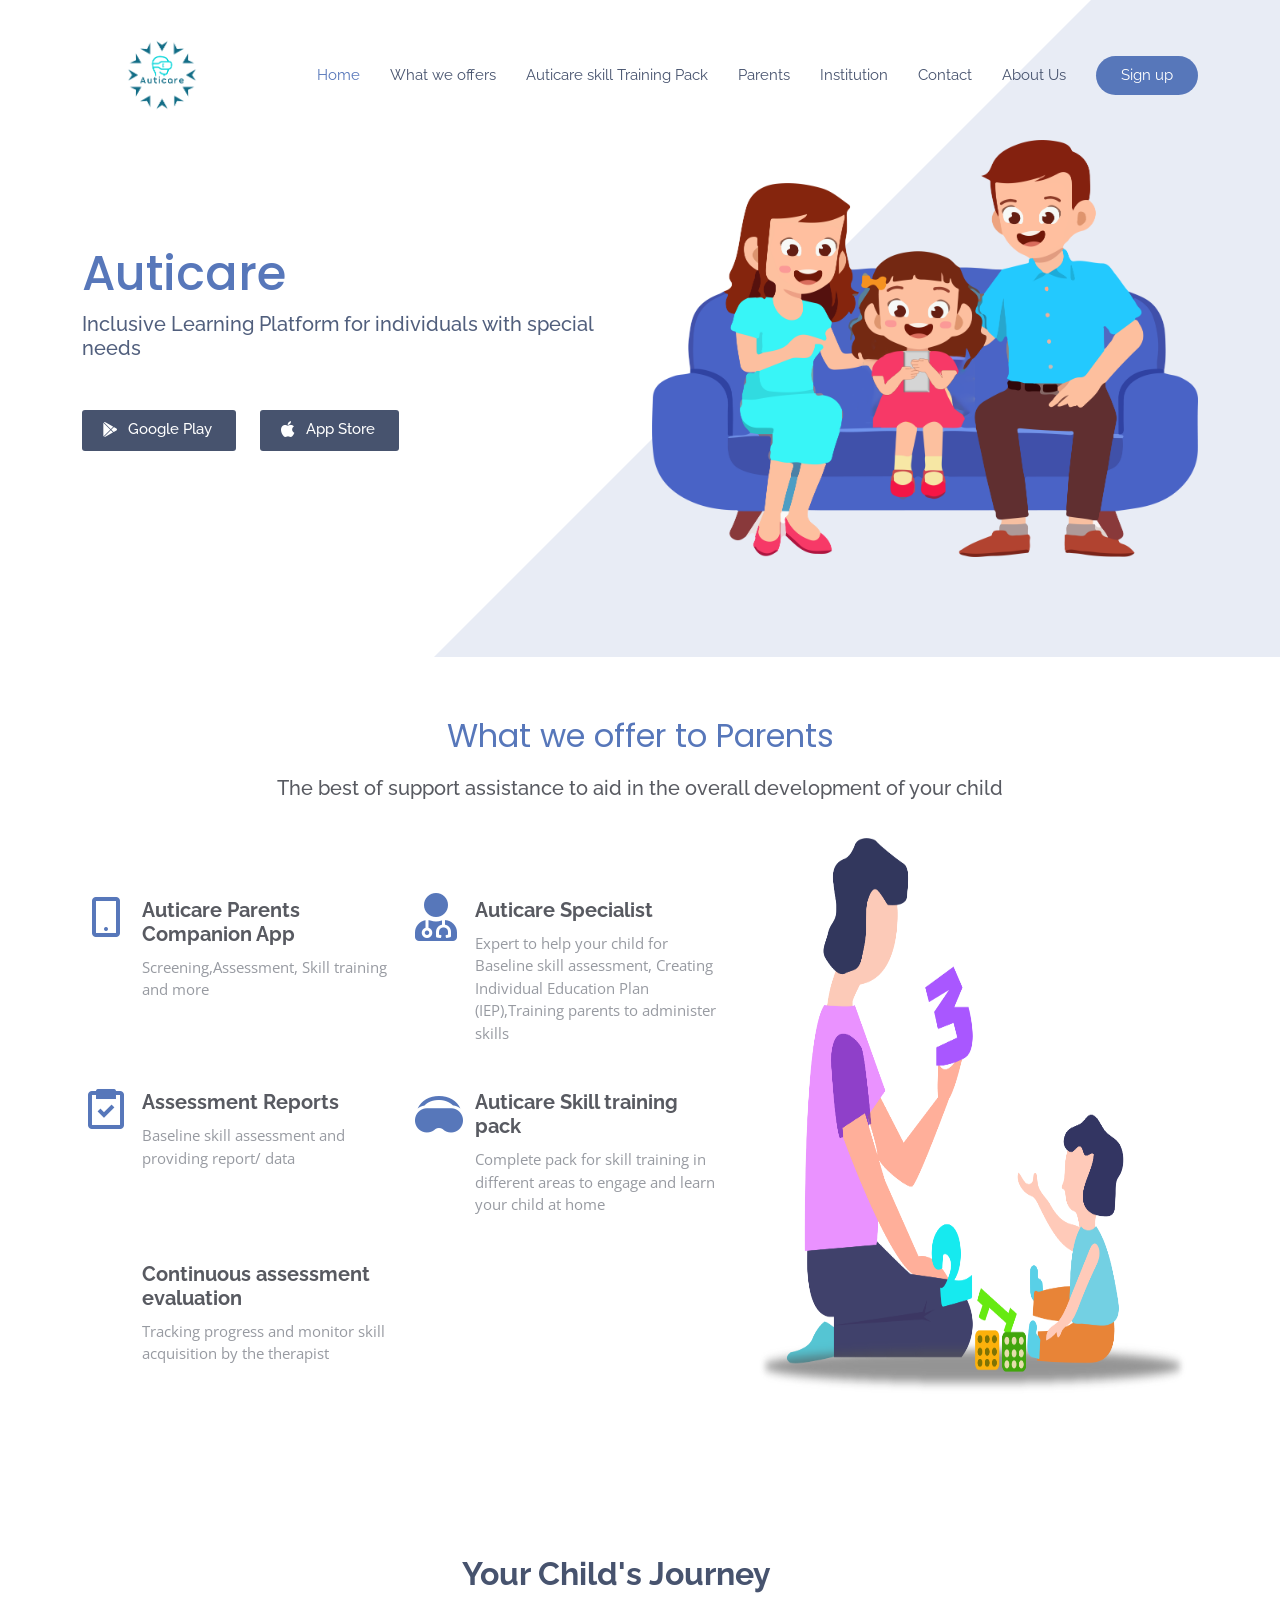
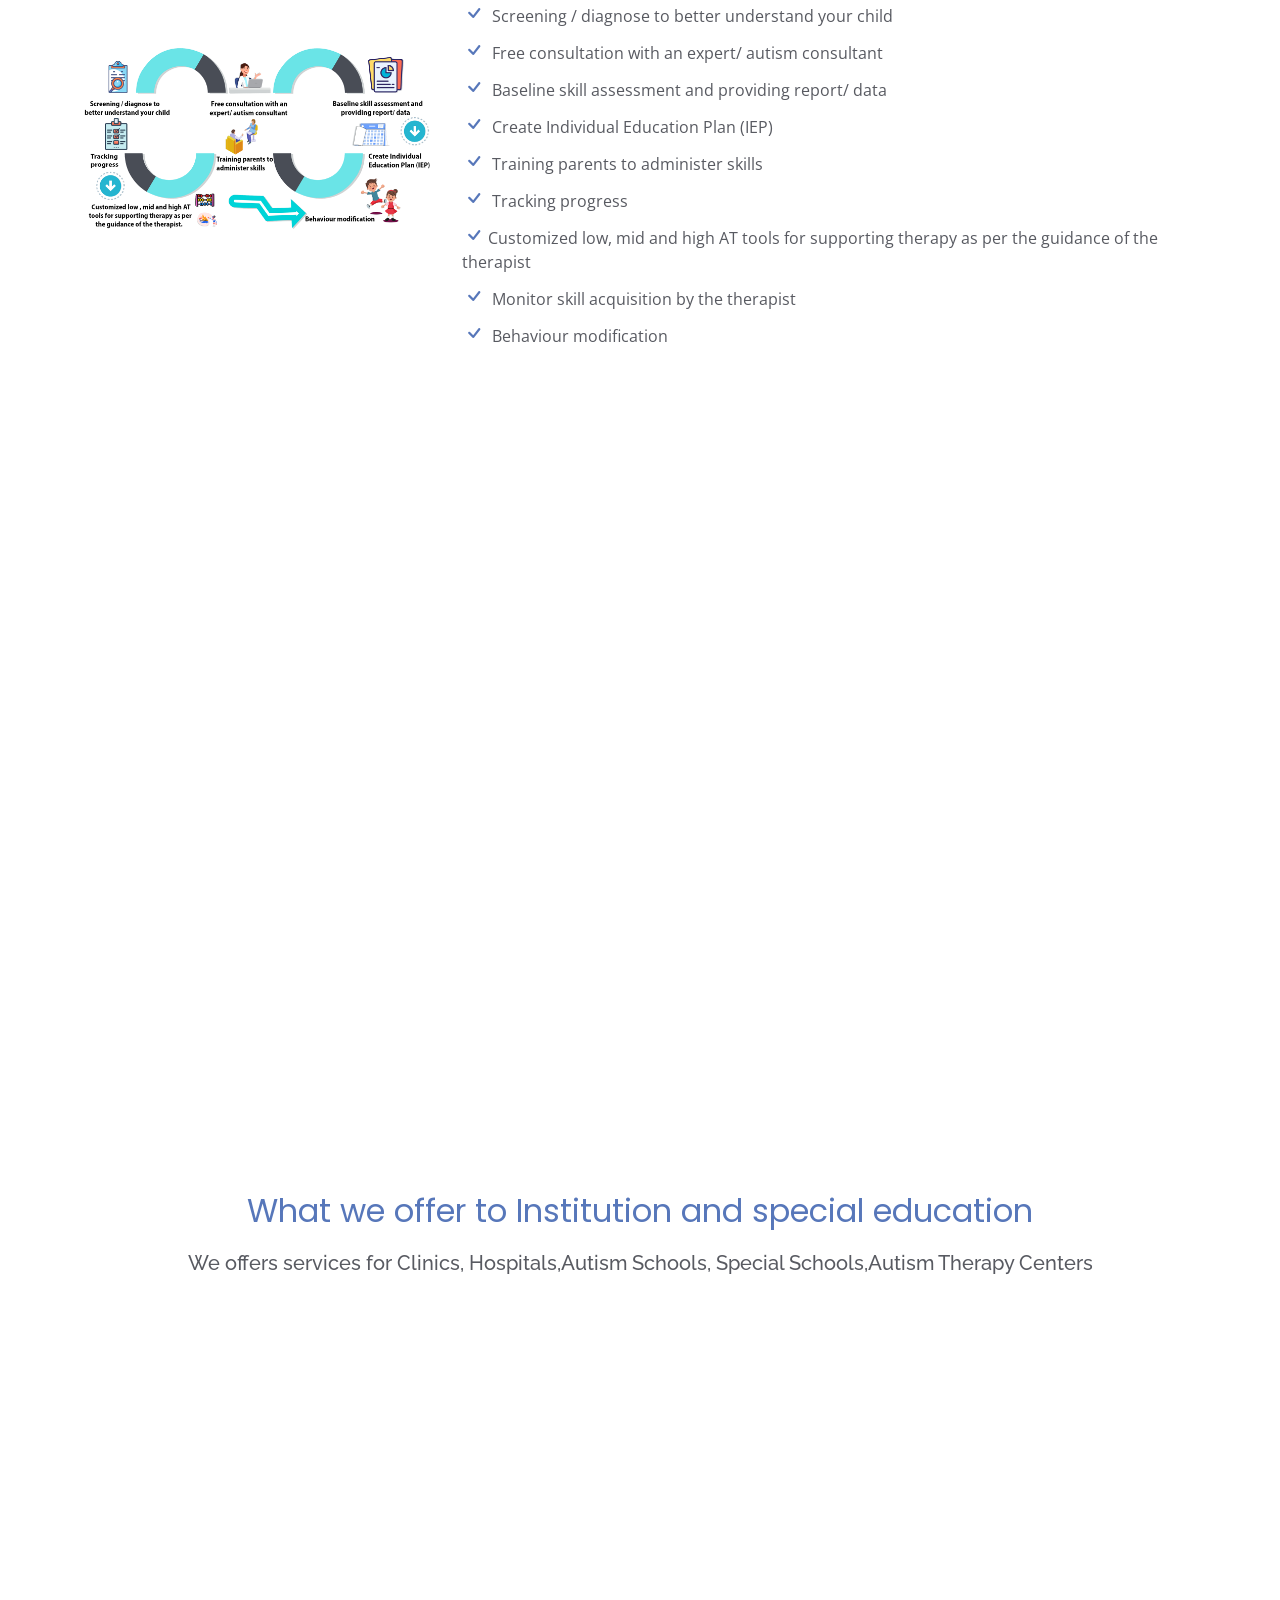
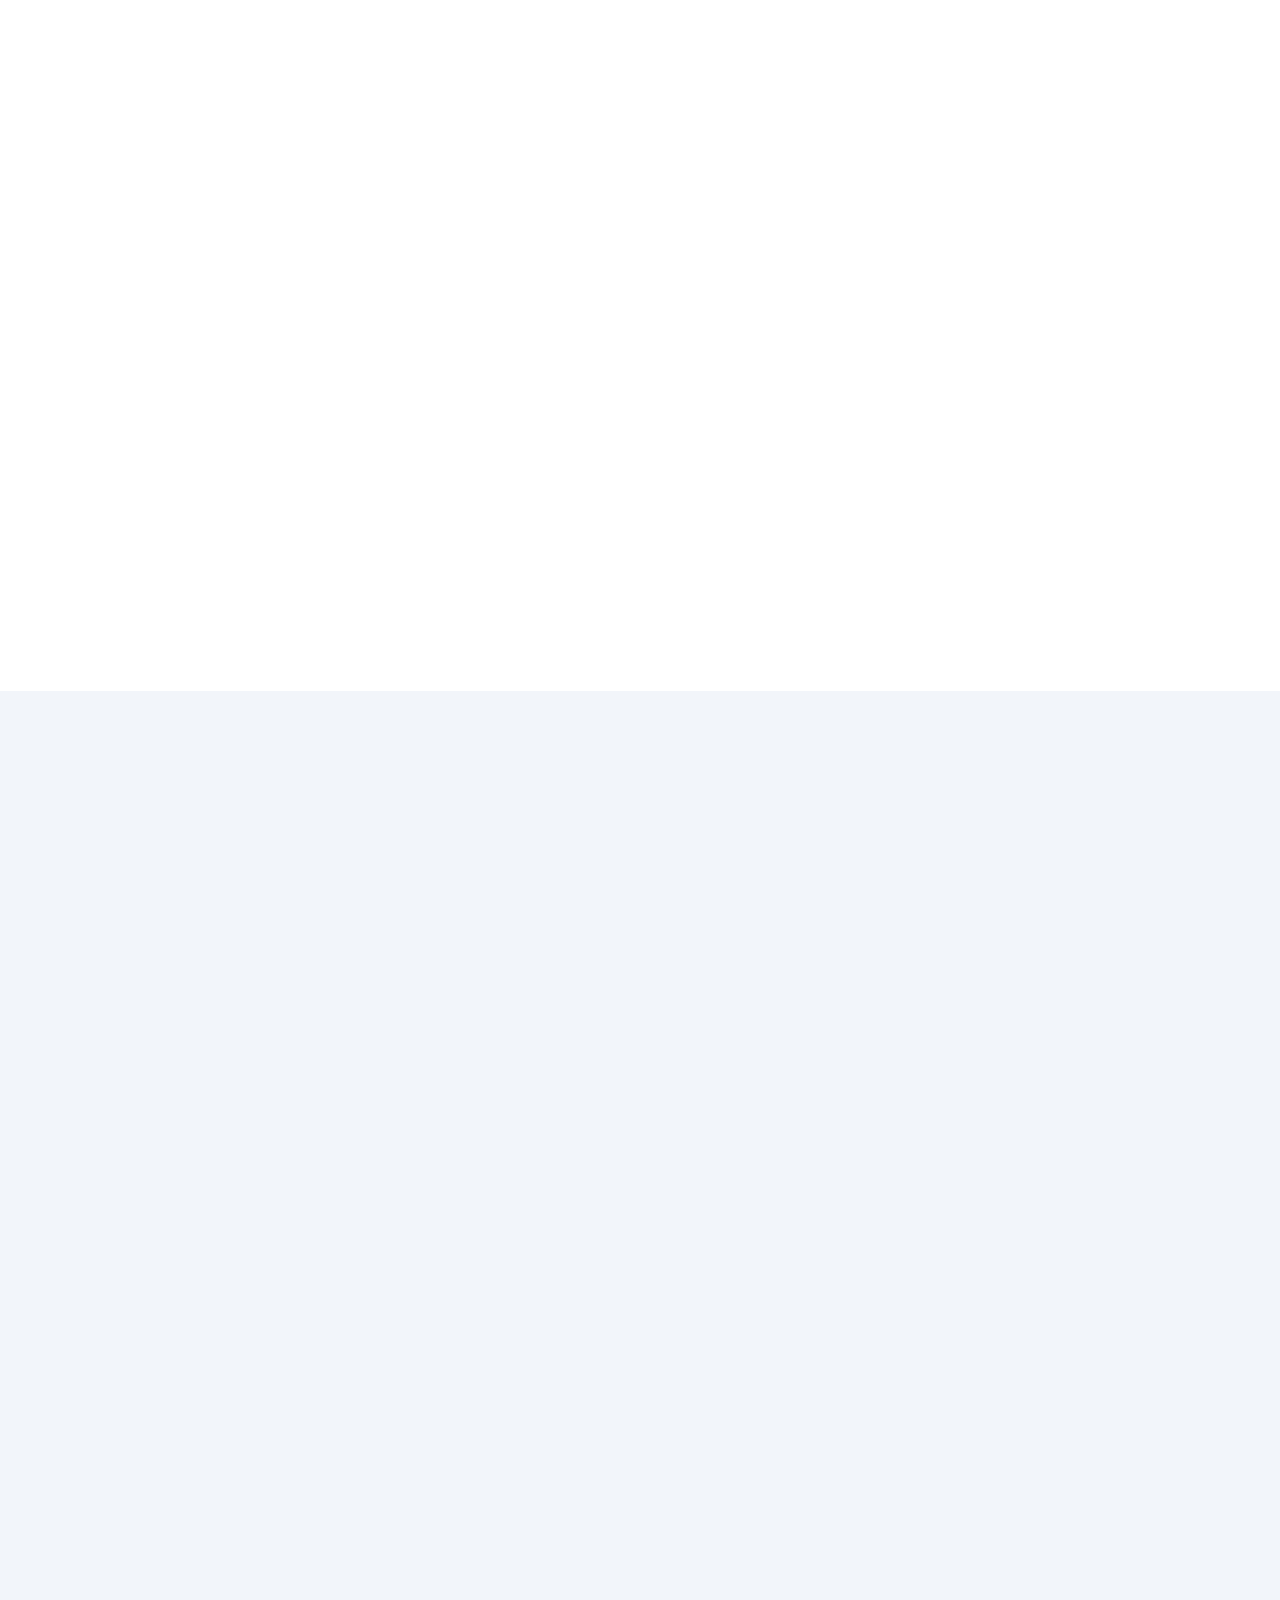
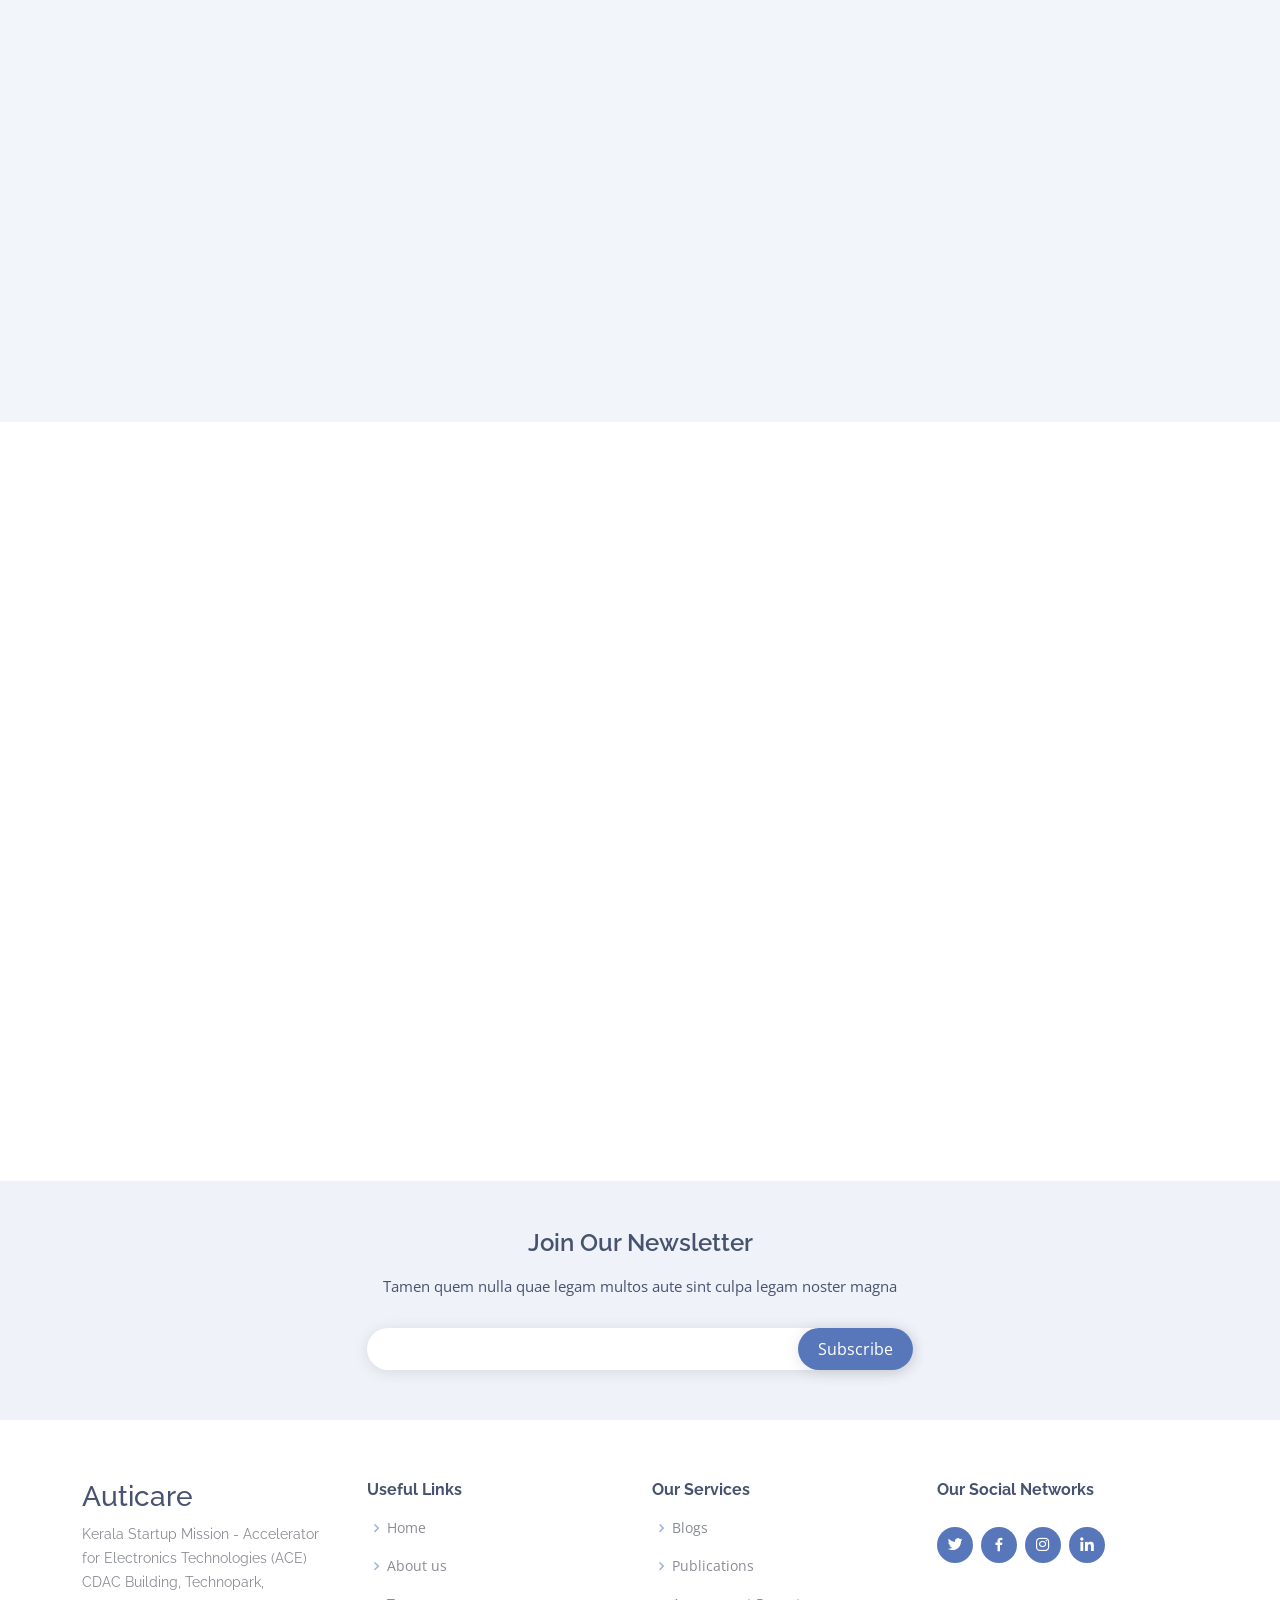
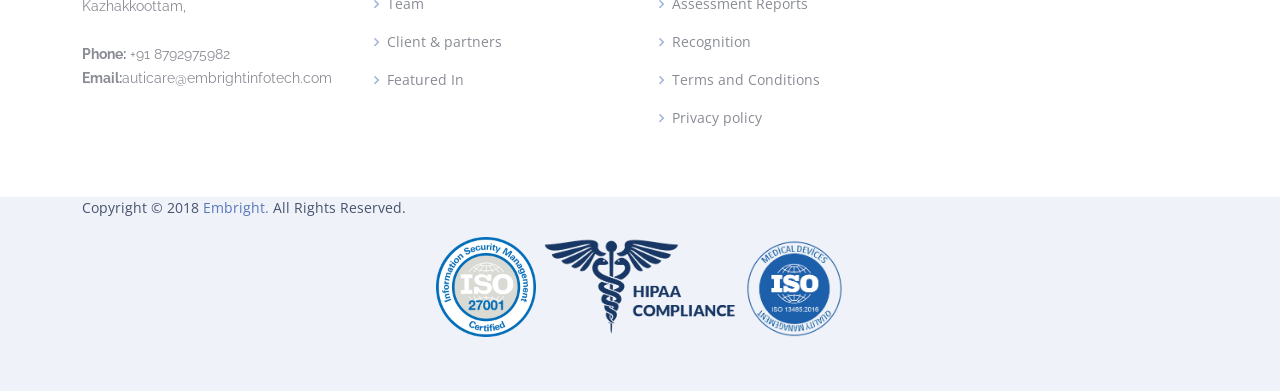
==== commit 046e9646: "initial commit" ====
--- a/index.html
+++ b/index.html
@@ -146,7 +146,7 @@
           </div>
           <div class="image col-xl-5 d-flex align-items-stretch justify-content-center order-1 order-lg-2"
             data-aos="fade-left" data-aos-delay="100">
-            <img src="assets/img/Illustrations/vr2.png" class="img-fluid" alt="">
+            <img src="assets/img/Illustrations/parent kid play.png" class="img-fluid" alt="">
           </div>
         </div>
 
@@ -206,7 +206,7 @@
 
         <div class="row content">
           <div class="col-md-4" data-aos="fade-right">
-            <img src="assets/img/Illustrations/parent kid play.png" class="img-fluid" alt="">
+            <img src="assets/img/Illustrations/vr2.png" class="img-fluid" alt="">
           </div>
           <div class="col-md-8 pt-5" data-aos="fade-up">
             <h3>Why Auticare</h3>
@@ -805,4 +805,4 @@
 
 </body>
 
-</html>+</html>
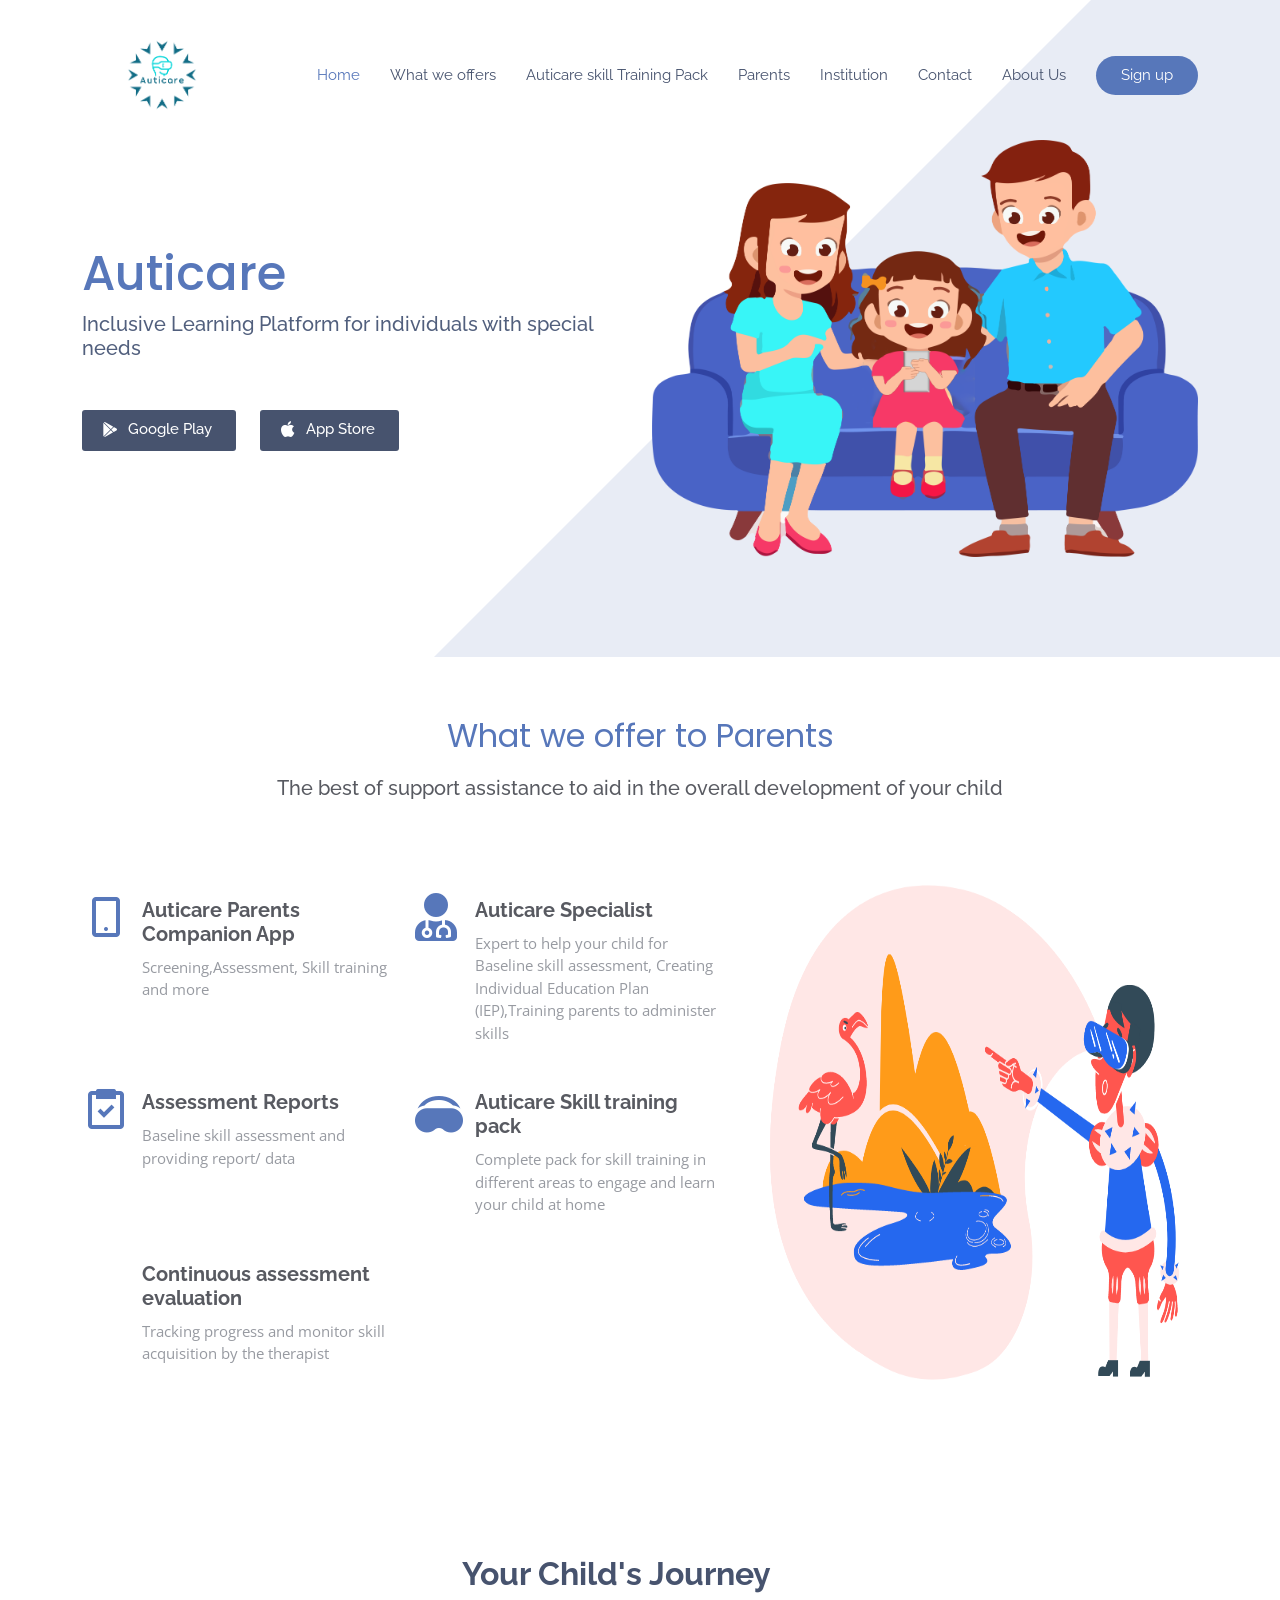
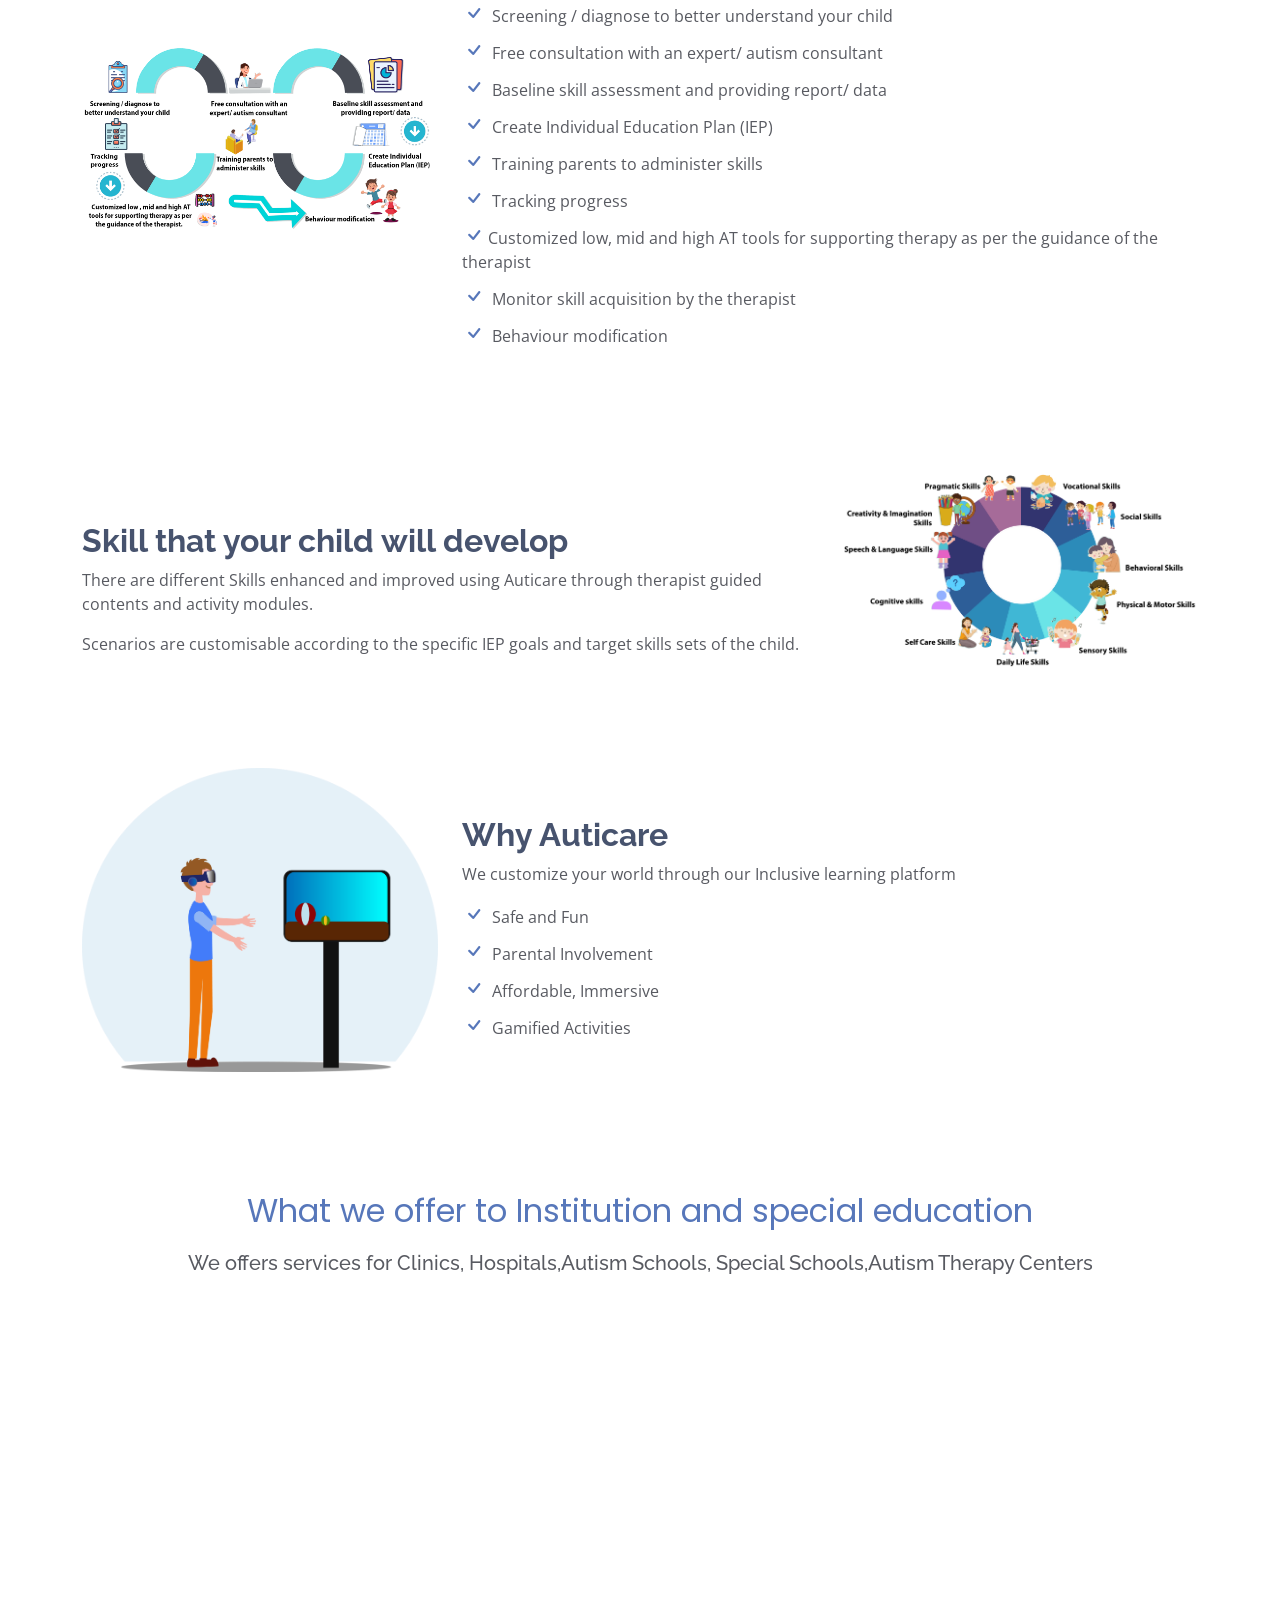
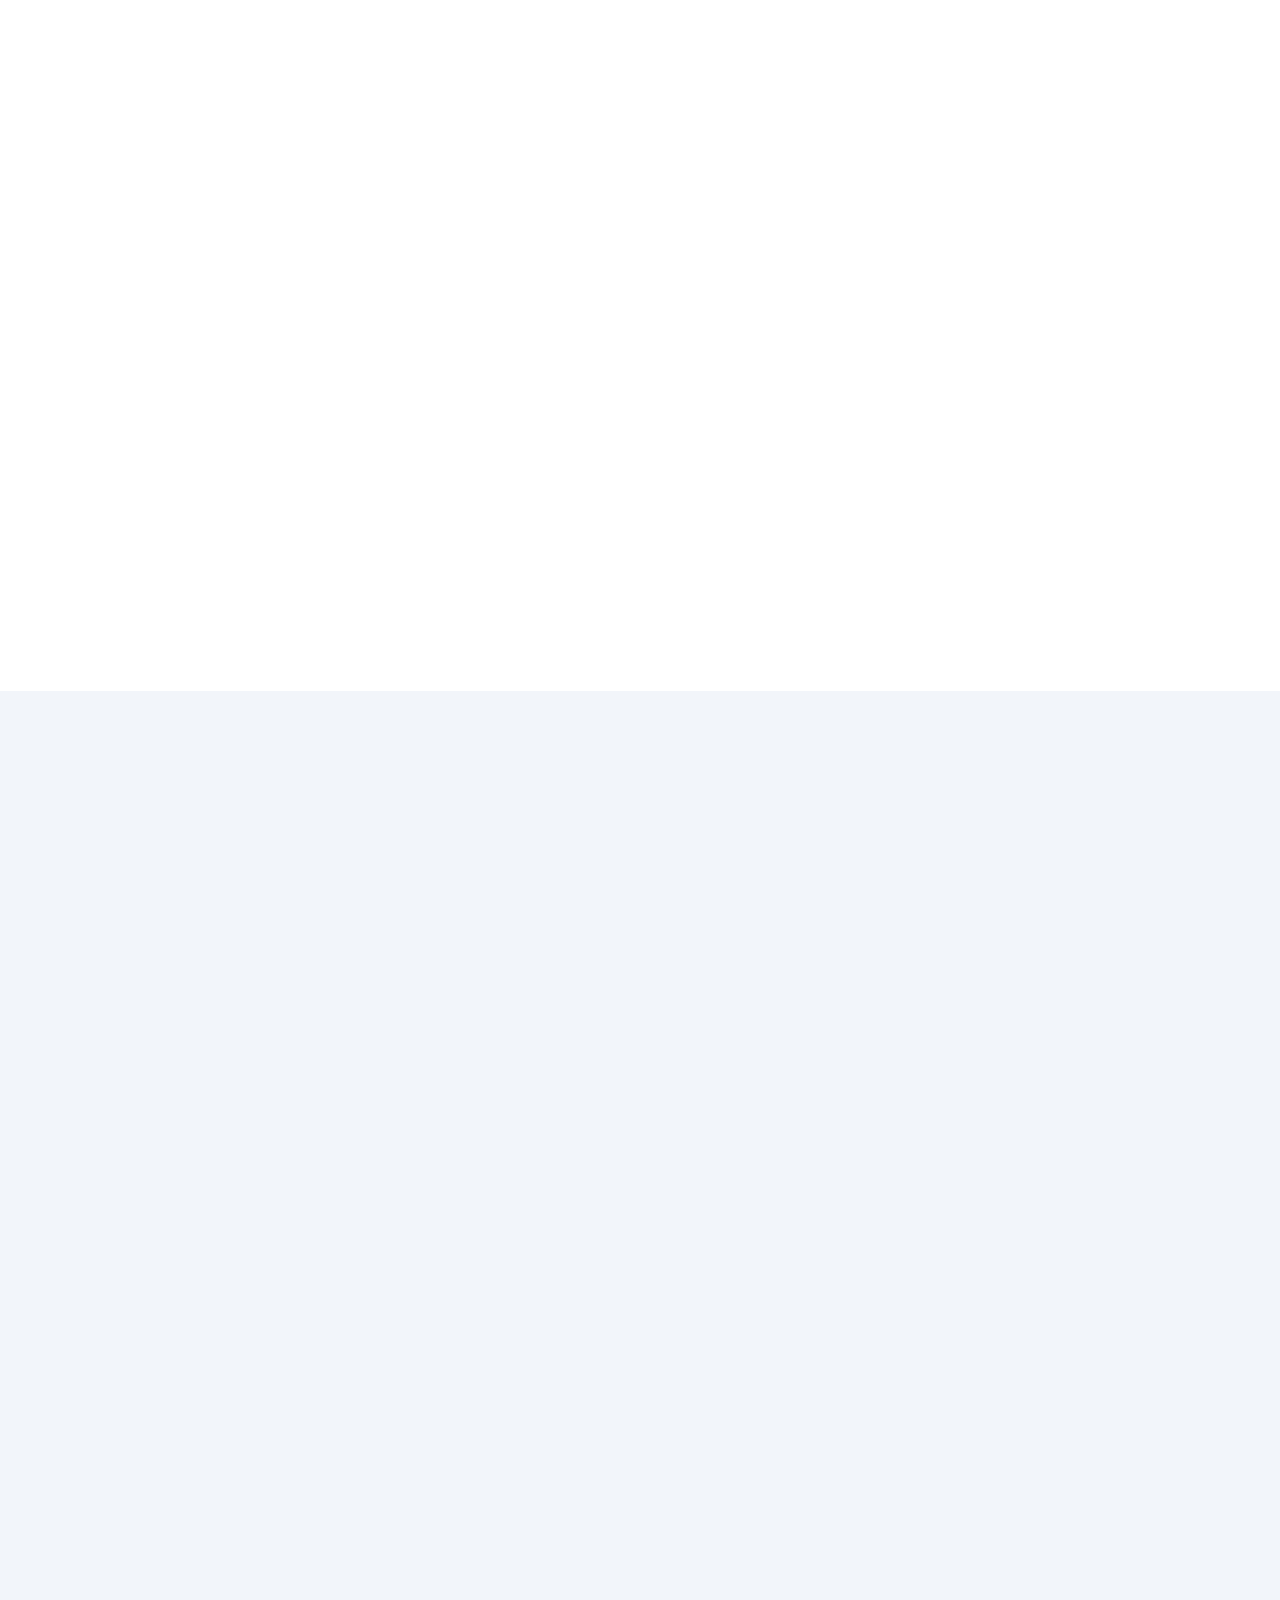
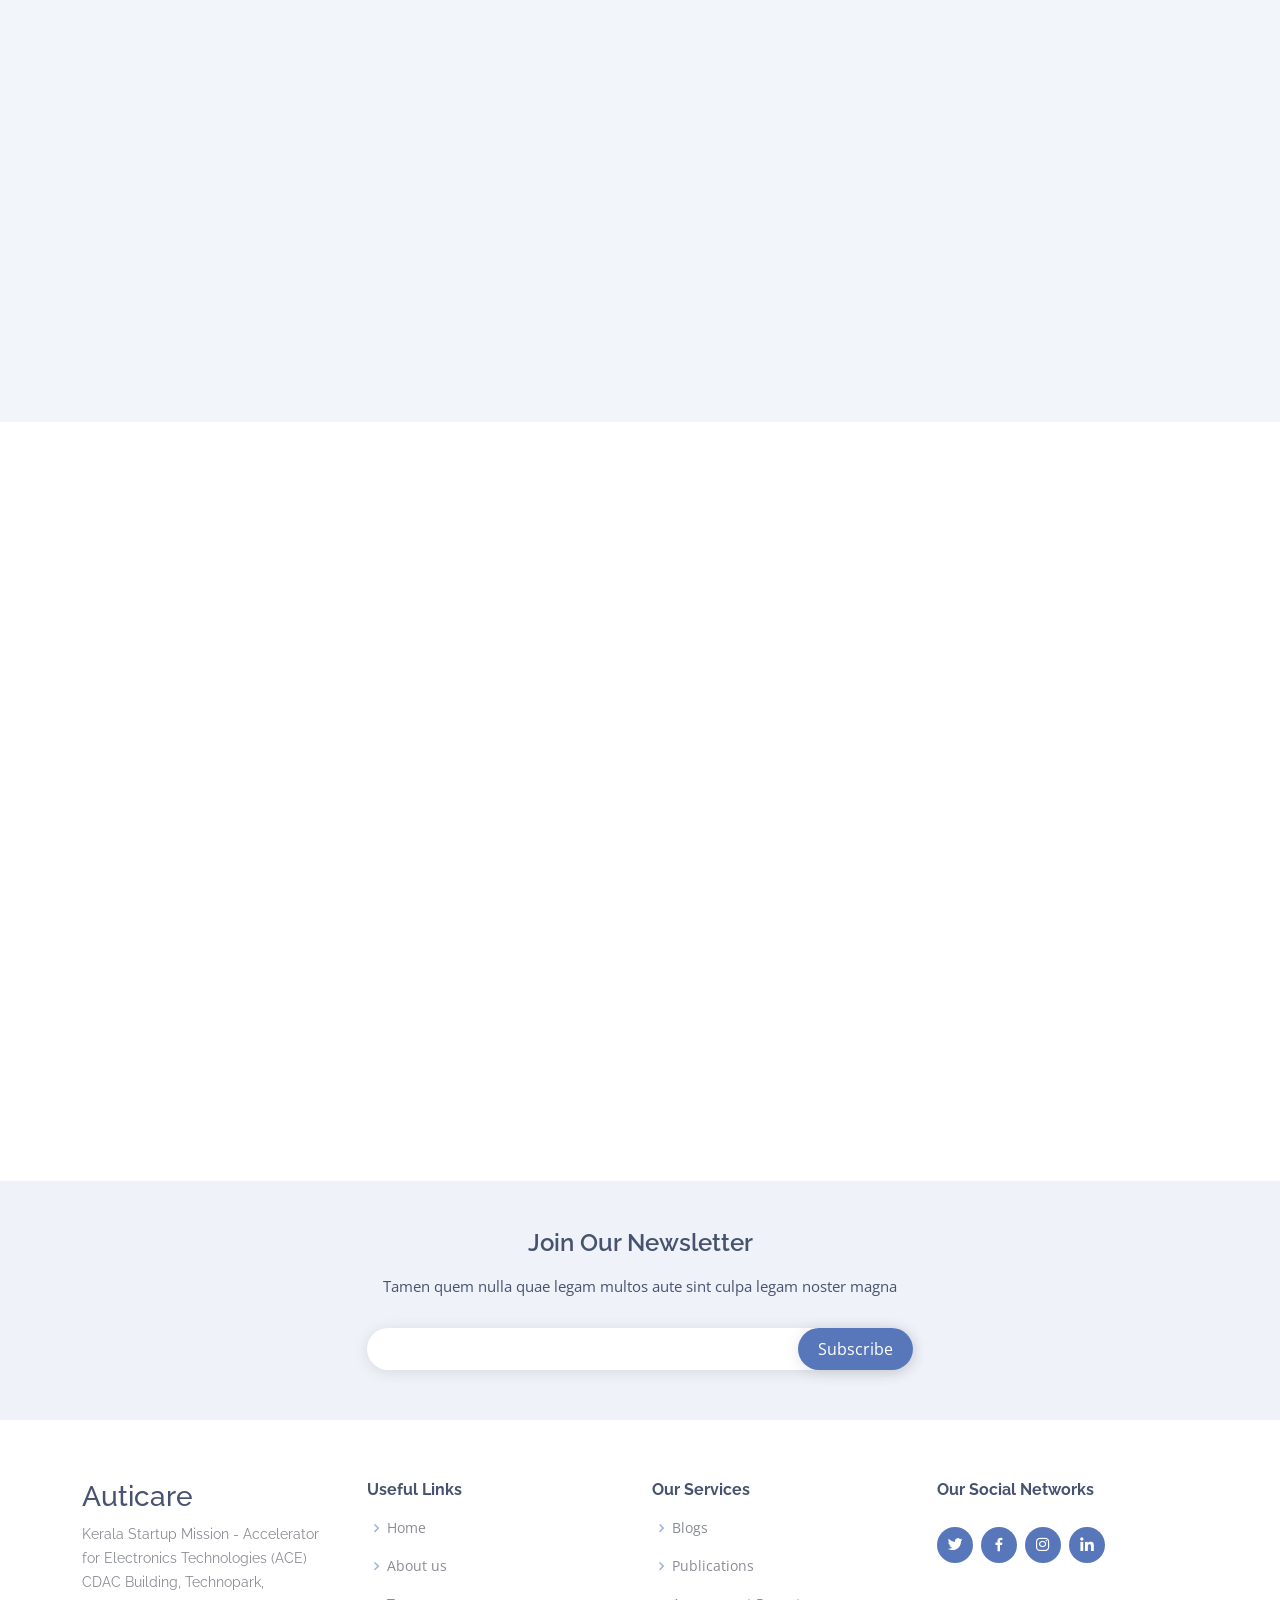
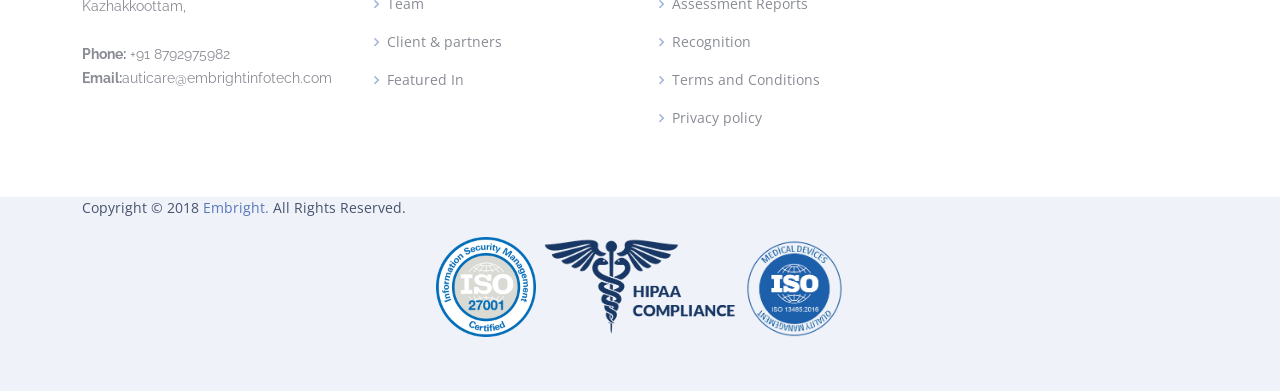
==== commit c0536732: "committing img" ====
--- a/index.html
+++ b/index.html
@@ -146,7 +146,7 @@
           </div>
           <div class="image col-xl-5 d-flex align-items-stretch justify-content-center order-1 order-lg-2"
             data-aos="fade-left" data-aos-delay="100">
-            <img src="assets/img/Illustrations/parent kid play.png" class="img-fluid" alt="">
+            <img src="assets/img/Illustrations/2.png" class="img-fluid" alt="">
           </div>
         </div>
 
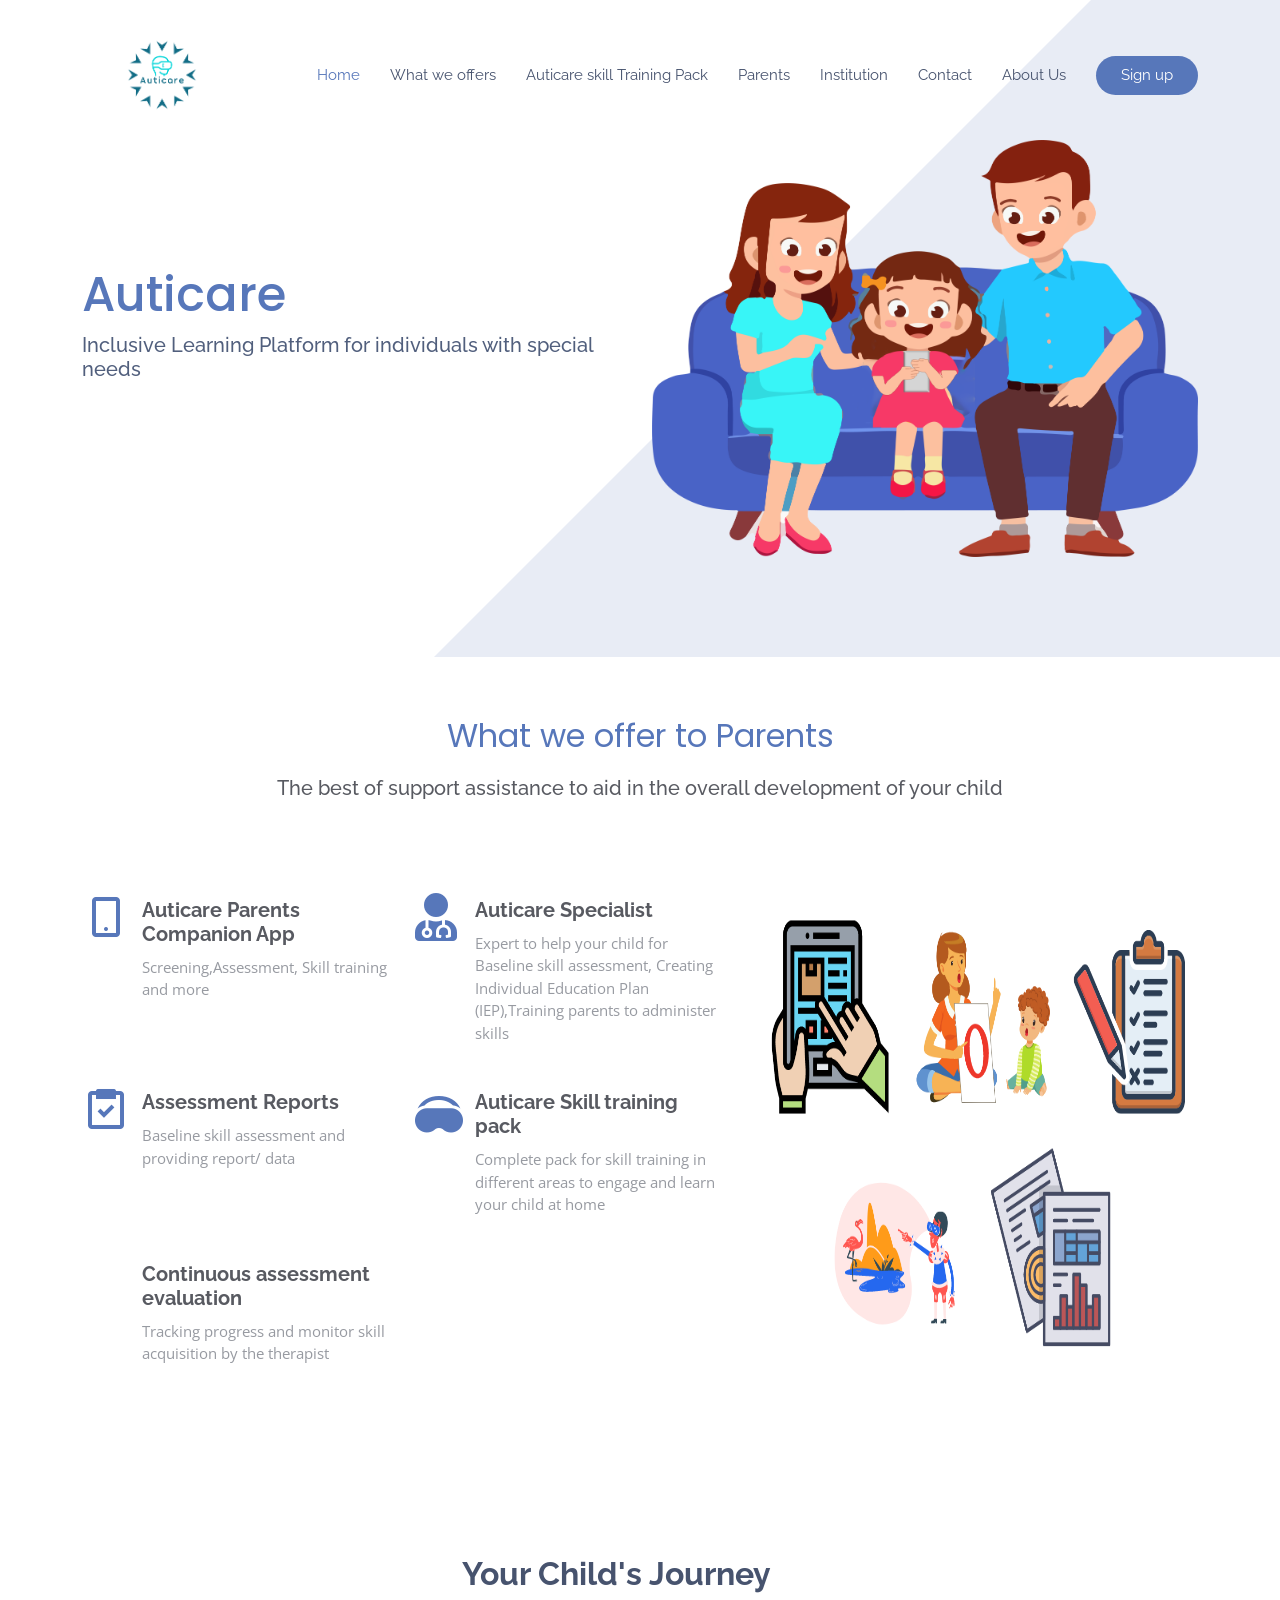
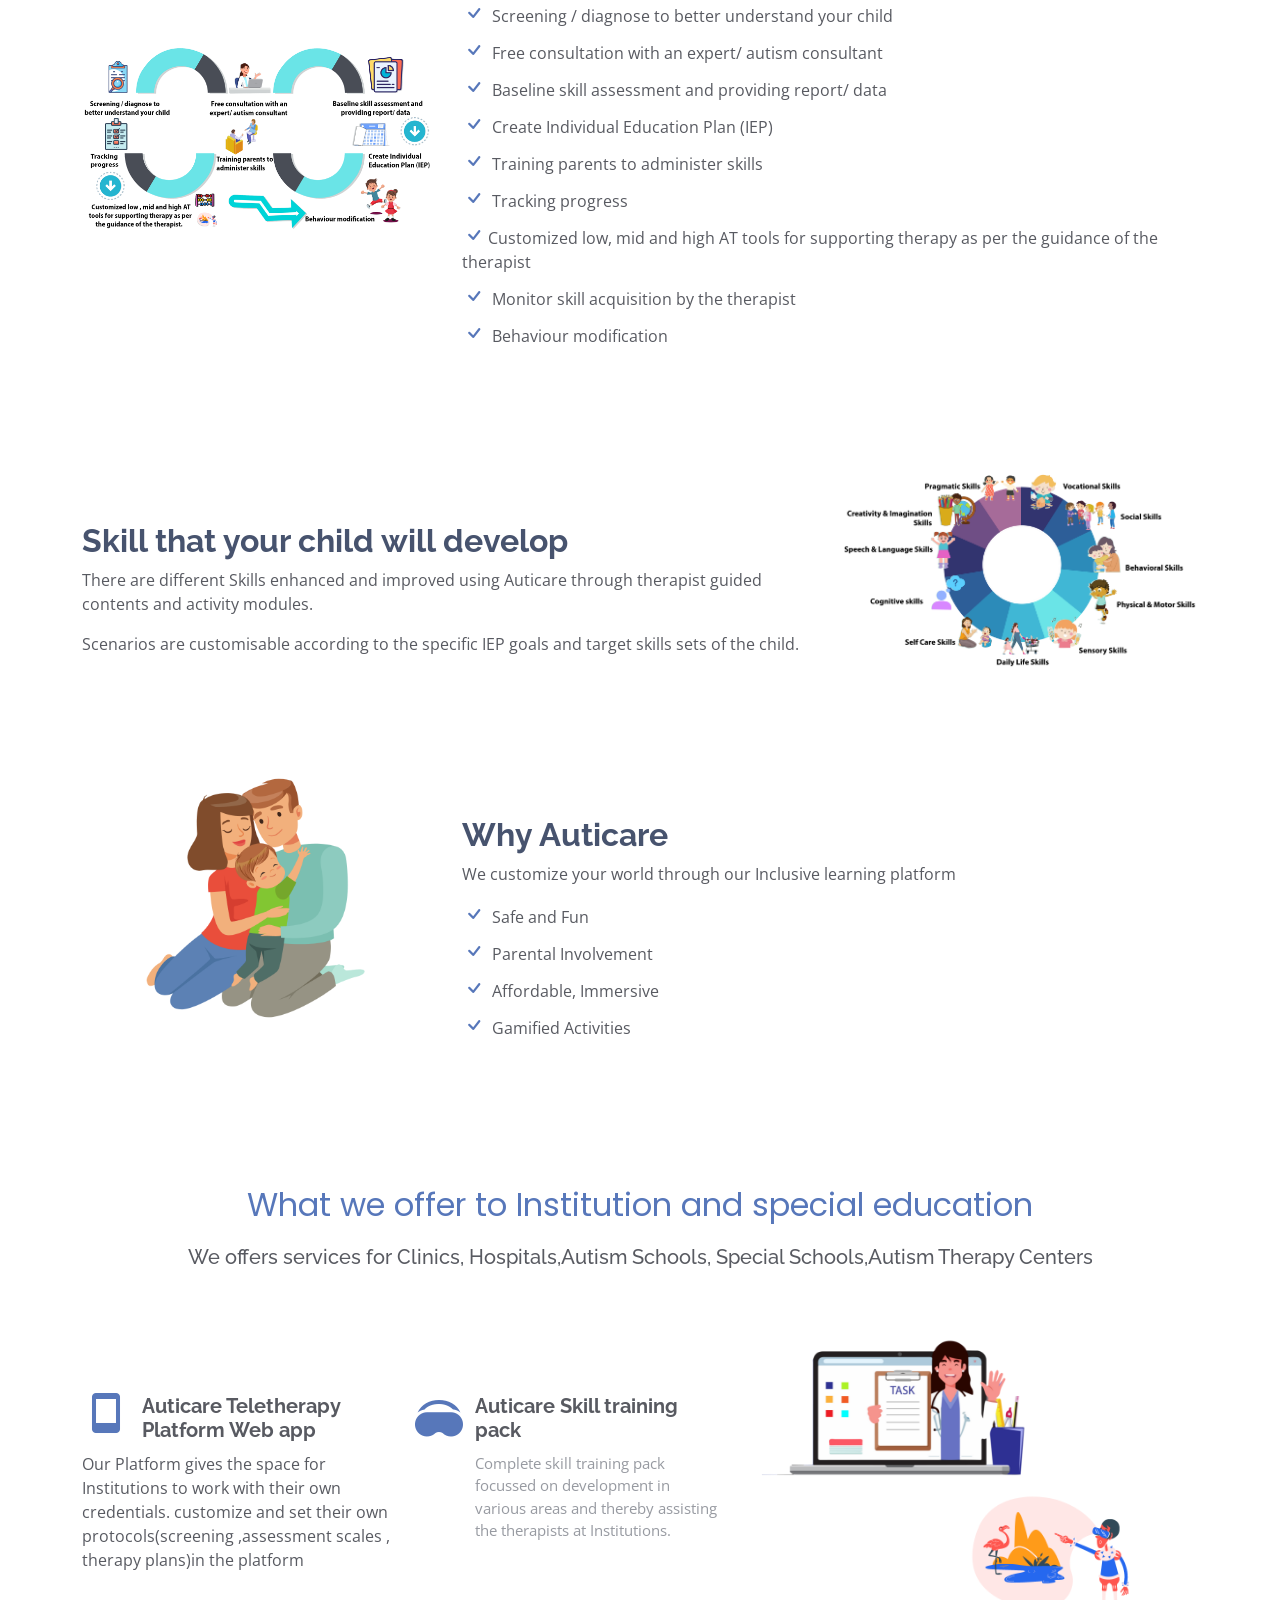
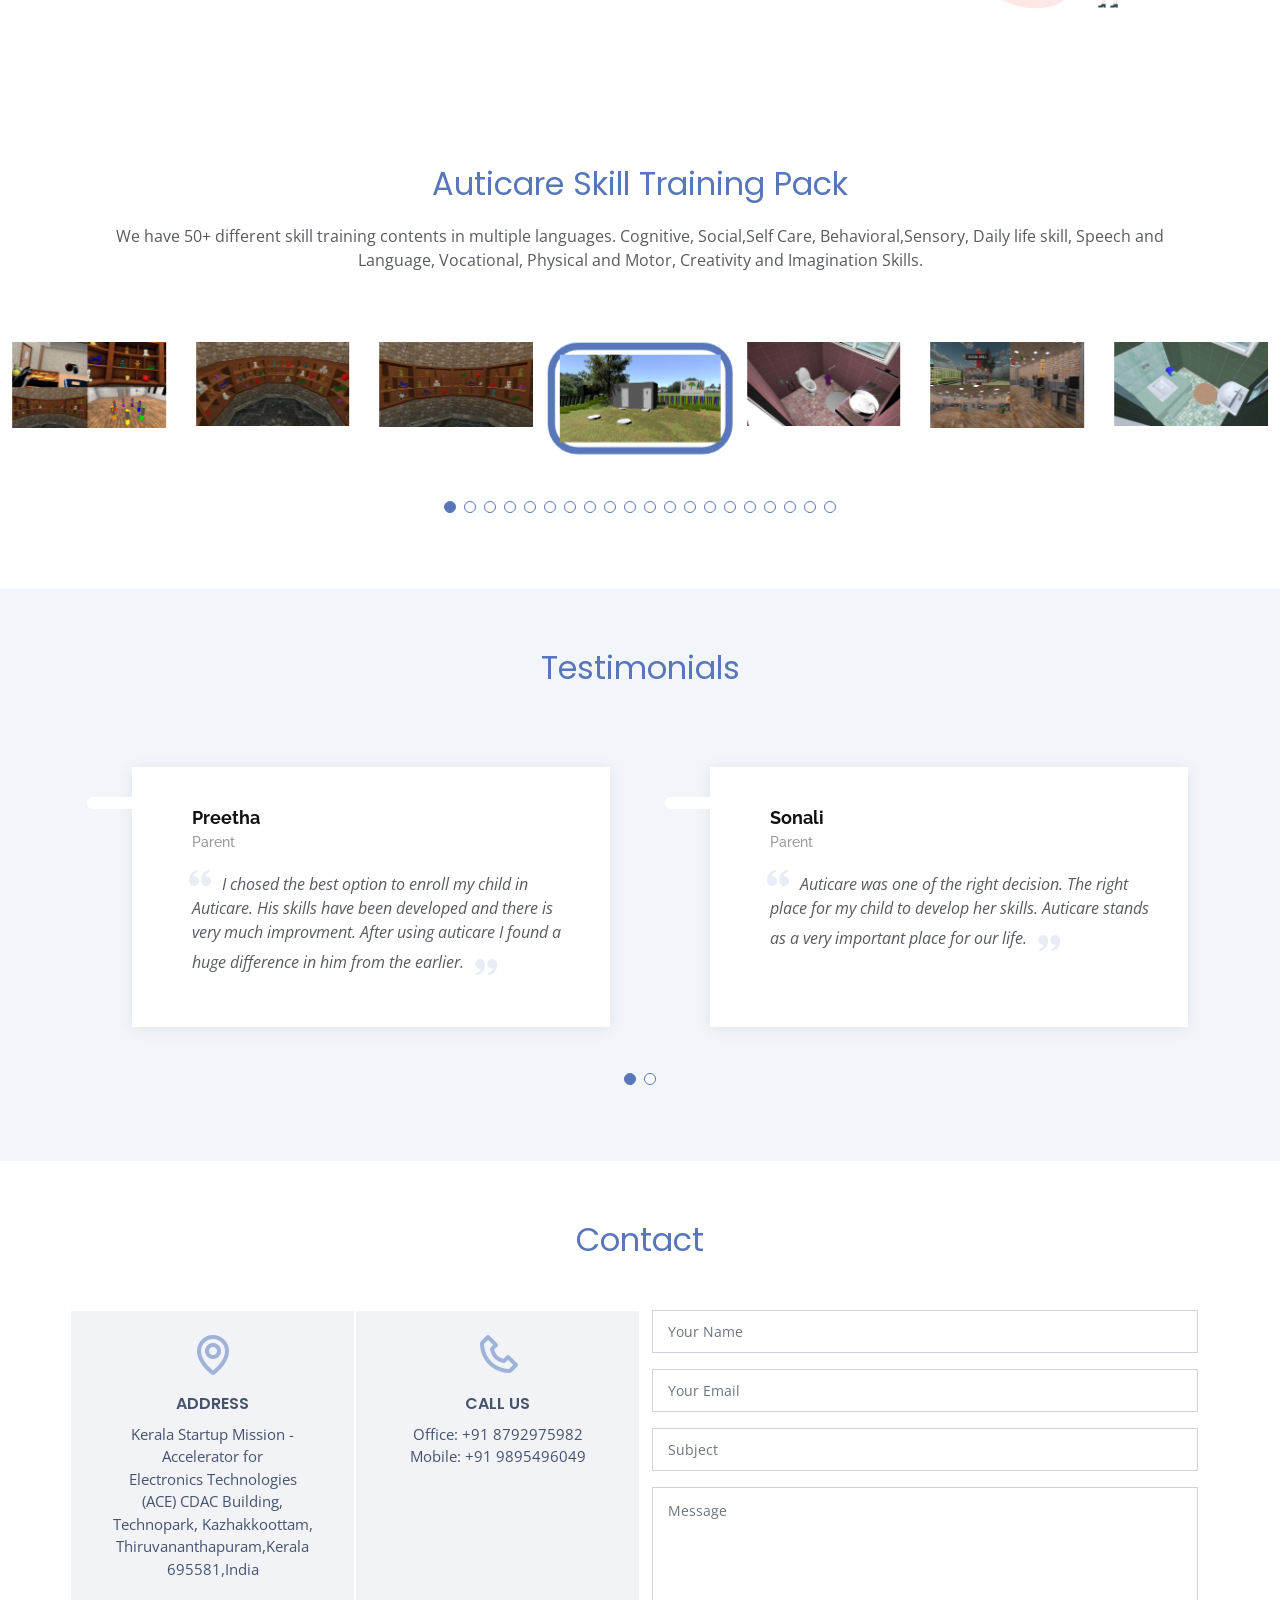
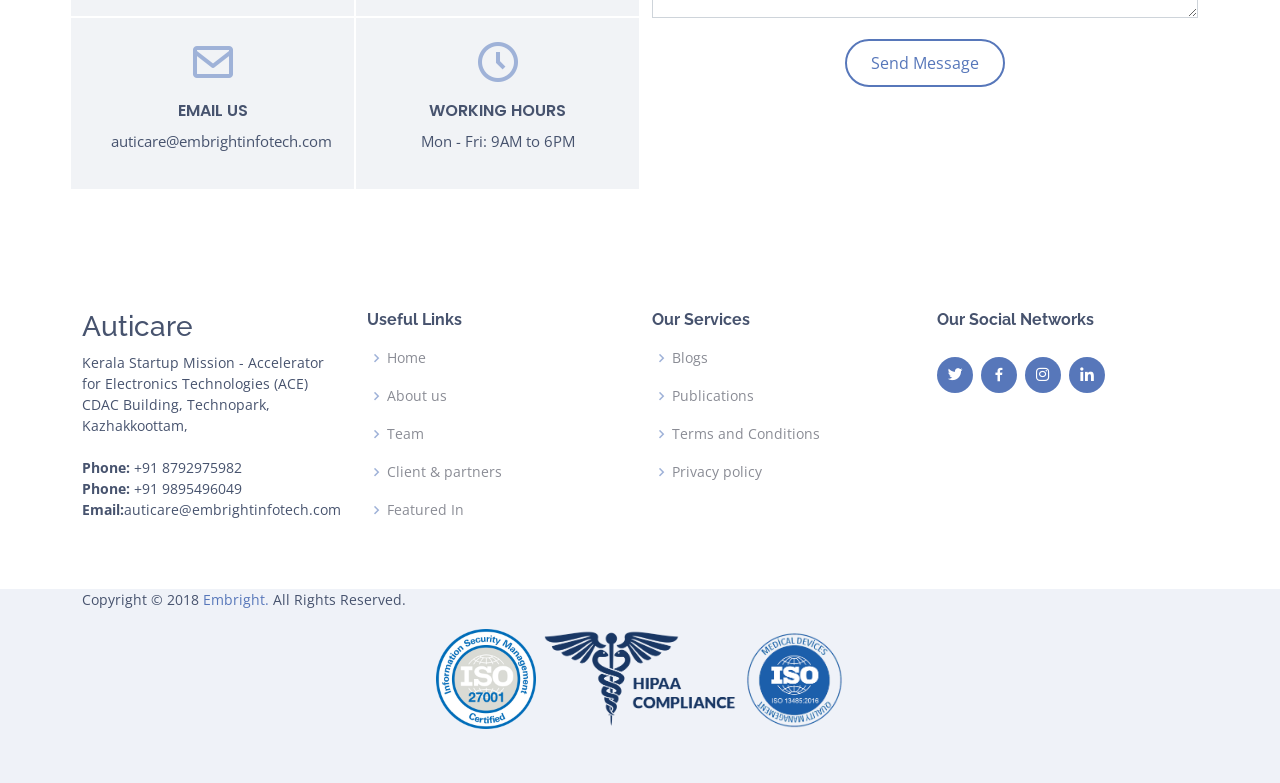
==== commit 6e272d95: "committing img" ====
--- a/index.html
+++ b/index.html
@@ -80,8 +80,8 @@
             <h2>Inclusive Learning Platform for individuals with special needs
             </h2>
 
-            <a href="#" class="download-btn"><i class="bx bxl-play-store"></i> Google Play</a>
-            <a href="#" class="download-btn"><i class="bx bxl-apple"></i> App Store</a>
+            <!-- <a href="#" class="download-btn"><i class="bx bxl-play-store"></i> Google Play</a>
+            <a href="#" class="download-btn"><i class="bx bxl-apple"></i> App Store</a> -->
           </div>
         </div>
         <div class="col-lg-6 d-lg-flex flex-lg-column align-items-stretch order-1 order-lg-2 hero-img"
@@ -206,7 +206,7 @@
 
         <div class="row content">
           <div class="col-md-4" data-aos="fade-right">
-            <img src="assets/img/Illustrations/vr2.png" class="img-fluid" alt="">
+            <img src="assets/img/Illustrations/Cream and Brown Illustration Social Science Class Education Presentation (3).png" class="img-fluid" alt="">
           </div>
           <div class="col-md-8 pt-5" data-aos="fade-up">
             <h3>Why Auticare</h3>
@@ -350,9 +350,7 @@
 
         <div class="section-title">
           <h2>Testimonials</h2>
-          <p>Magnam dolores commodi suscipit. Necessitatibus eius consequatur ex aliquid fuga eum quidem. Sit sint
-            consectetur velit. Quisquam quos quisquam cupiditate. Et nemo qui impedit suscipit alias ea. Quia fugiat sit
-            in iste officiis commodi quidem hic quas.</p>
+         
         </div>
 
         <div class="testimonials-slider swiper" data-aos="fade-up" data-aos-delay="100">
@@ -361,12 +359,12 @@
             <div class="swiper-slide">
               <div class="testimonial-item">
                 <img src="assets/img/testimonials/testimonials-1.jpg" class="testimonial-img" alt="">
-                <h3>Saul Goodman</h3>
-                <h4>Ceo &amp; Founder</h4>
+                <h3>Preetha </h3>
+                <h4>Parent</h4>
                 <p>
                   <i class="bx bxs-quote-alt-left quote-icon-left"></i>
-                  Proin iaculis purus consequat sem cure digni ssim donec porttitora entum suscipit rhoncus. Accusantium
-                  quam, ultricies eget id, aliquam eget nibh et. Maecen aliquam, risus at semper.
+                  I chosed the best option to enroll my child in Auticare. His skills have been developed and there is very much improvment. 
+                  After using auticare I found a huge difference in him from the earlier.
                   <i class="bx bxs-quote-alt-right quote-icon-right"></i>
                 </p>
               </div>
@@ -375,58 +373,16 @@
             <div class="swiper-slide">
               <div class="testimonial-item">
                 <img src="assets/img/testimonials/testimonials-2.jpg" class="testimonial-img" alt="">
-                <h3>Sara Wilsson</h3>
-                <h4>Designer</h4>
+                <h3>Sonali</h3>
+                <h4>Parent</h4>
                 <p>
                   <i class="bx bxs-quote-alt-left quote-icon-left"></i>
-                  Export tempor illum tamen malis malis eram quae irure esse labore quem cillum quid cillum eram malis
-                  quorum velit fore eram velit sunt aliqua noster fugiat irure amet legam anim culpa.
+                  Auticare was one of the right decision. The right place for my child to develop her skills. Auticare stands as a very important place for our life.
                   <i class="bx bxs-quote-alt-right quote-icon-right"></i>
                 </p>
               </div>
             </div>
 
-            <div class="swiper-slide">
-              <div class="testimonial-item">
-                <img src="assets/img/testimonials/testimonials-3.jpg" class="testimonial-img" alt="">
-                <h3>Jena Karlis</h3>
-                <h4>Store Owner</h4>
-                <p>
-                  <i class="bx bxs-quote-alt-left quote-icon-left"></i>
-                  Enim nisi quem export duis labore cillum quae magna enim sint quorum nulla quem veniam duis minim
-                  tempor labore quem eram duis noster aute amet eram fore quis sint minim.
-                  <i class="bx bxs-quote-alt-right quote-icon-right"></i>
-                </p>
-              </div>
-            </div>
-
-            <div class="swiper-slide">
-              <div class="testimonial-item">
-                <img src="assets/img/testimonials/testimonials-4.jpg" class="testimonial-img" alt="">
-                <h3>Matt Brandon</h3>
-                <h4>Freelancer</h4>
-                <p>
-                  <i class="bx bxs-quote-alt-left quote-icon-left"></i>
-                  Fugiat enim eram quae cillum dolore dolor amet nulla culpa multos export minim fugiat minim velit
-                  minim dolor enim duis veniam ipsum anim magna sunt elit fore quem dolore labore illum veniam.
-                  <i class="bx bxs-quote-alt-right quote-icon-right"></i>
-                </p>
-              </div>
-            </div>
-
-            <div class="swiper-slide">
-              <div class="testimonial-item">
-                <img src="assets/img/testimonials/testimonials-5.jpg" class="testimonial-img" alt="">
-                <h3>John Larson</h3>
-                <h4>Entrepreneur</h4>
-                <p>
-                  <i class="bx bxs-quote-alt-left quote-icon-left"></i>
-                  Quis quorum aliqua sint quem legam fore sunt eram irure aliqua veniam tempor noster veniam enim culpa
-                  labore duis sunt culpa nulla illum cillum fugiat legam esse veniam culpa fore nisi cillum quid.
-                  <i class="bx bxs-quote-alt-right quote-icon-right"></i>
-                </p>
-              </div>
-            </div>
 
           </div>
           <div class="swiper-pagination"></div>
@@ -493,7 +449,7 @@
     </section>End Pricing Section -->
 
     <!-- ======= Frequently Asked Questions Section ======= -->
-    <section class="faq section-bg">
+    <!-- <section class="faq section-bg">
       <div class="container" data-aos="fade-up">
 
         <div class="section-title">
@@ -577,7 +533,7 @@
         </div>
 
       </div>
-    </section><!-- End Frequently Asked Questions Section -->
+    </section>End Frequently Asked Questions Section -->
 
     <!-- ======= Contact Section ======= -->
     <section id="contact" class="contact">
@@ -585,9 +541,7 @@
 
         <div class="section-title">
           <h2>Contact</h2>
-          <p>Magnam dolores commodi suscipit. Necessitatibus eius consequatur ex aliquid fuga eum quidem. Sit sint
-            consectetur velit. Quisquam quos quisquam cupiditate. Et nemo qui impedit suscipit alias ea. Quia fugiat sit
-            in iste officiis commodi quidem hic quas.</p>
+          
         </div>
 
         <div class="row">
@@ -608,7 +562,7 @@
               <div class="col-lg-6 info">
                 <i class="bx bx-envelope"></i>
                 <h4>Email Us</h4>
-                <p>auticare@embrightinfotech.com<br>mail@embrightinfotech.com</p>
+                <p>auticare@embrightinfotech.com</p>
               </div>
               <div class="col-lg-6 info">
                 <i class="bx bx-time-five"></i>
@@ -651,7 +605,7 @@
   <!-- ======= Footer ======= -->
   <footer id="footer">
 
-    <div class="footer-newsletter">
+    <!-- <div class="footer-newsletter">
       <div class="container">
         <div class="row justify-content-center">
           <div class="col-lg-6">
@@ -663,19 +617,20 @@
           </div>
         </div>
       </div>
-    </div>
+    </div> -->
 
     <div class="footer-top">
       <div class="container">
         <div class="row">
 
-          <div class="col-lg-3 col-md-6 footer-contact">
+          <div class="col-lg-3 col-md-6 ">
             <h3>Auticare</h3>
             <p>
               Kerala Startup Mission - Accelerator <br>
               for Electronics Technologies (ACE)<br>
               CDAC Building, Technopark, Kazhakkoottam, <br><br>
               <strong>Phone:</strong>  +91 8792975982<br>
+              <strong>Phone:</strong>  +91 9895496049<br>
               <strong>Email:</strong>auticare@embrightinfotech.com<br>
             </p>
           </div>
@@ -684,7 +639,7 @@
             <h4>Useful Links</h4>
             <ul>
               <li><i class="bx bx-chevron-right"></i> <a href="#">Home</a></li>
-              <li><i class="bx bx-chevron-right"></i> <a href="#">About us</a></li>
+              <li><i class="bx bx-chevron-right"></i> <a href="./about-us.html">About us</a></li>
               <li><i class="bx bx-chevron-right"></i> <a href="#">Team</a></li>
               <li><i class="bx bx-chevron-right"></i> <a href="#">Client & partners</a></li>
               <li><i class="bx bx-chevron-right"></i> <a href="#">Featured In</a></li>
@@ -696,11 +651,11 @@
           <div class="col-lg-3 col-md-6 footer-links">
             <h4>Our Services</h4>
             <ul>
-              <li><i class="bx bx-chevron-right"></i> <a href="#">Blogs
+              <li><i class="bx bx-chevron-right"></i> <a href="blog.html">Blogs
               </a></li>
               <li><i class="bx bx-chevron-right"></i> <a href="#">Publications</a></li>
-              <li><i class="bx bx-chevron-right"></i> <a href="#">Assessment Reports</a></li>
-              <li><i class="bx bx-chevron-right"></i> <a href="#">Recognition</a></li>
+            
+               
               <li><i class="bx bx-chevron-right"></i> <a href="./TermsAndConditions.html">Terms and Conditions</a></li>
               <li><i class="bx bx-chevron-right"></i> <a href="./privacyPolicy.html">Privacy policy</a></li>
             </ul>
--- a/assets/css/style.css
+++ b/assets/css/style.css
@@ -59,6 +59,10 @@
 .img-inforaphics{
   max-width: 170%;
   height: auto;
+}
+.img-blog{
+  max-width: 50%;
+  max-height: auto;
 }
 
 /*--------------------------------------------------------------
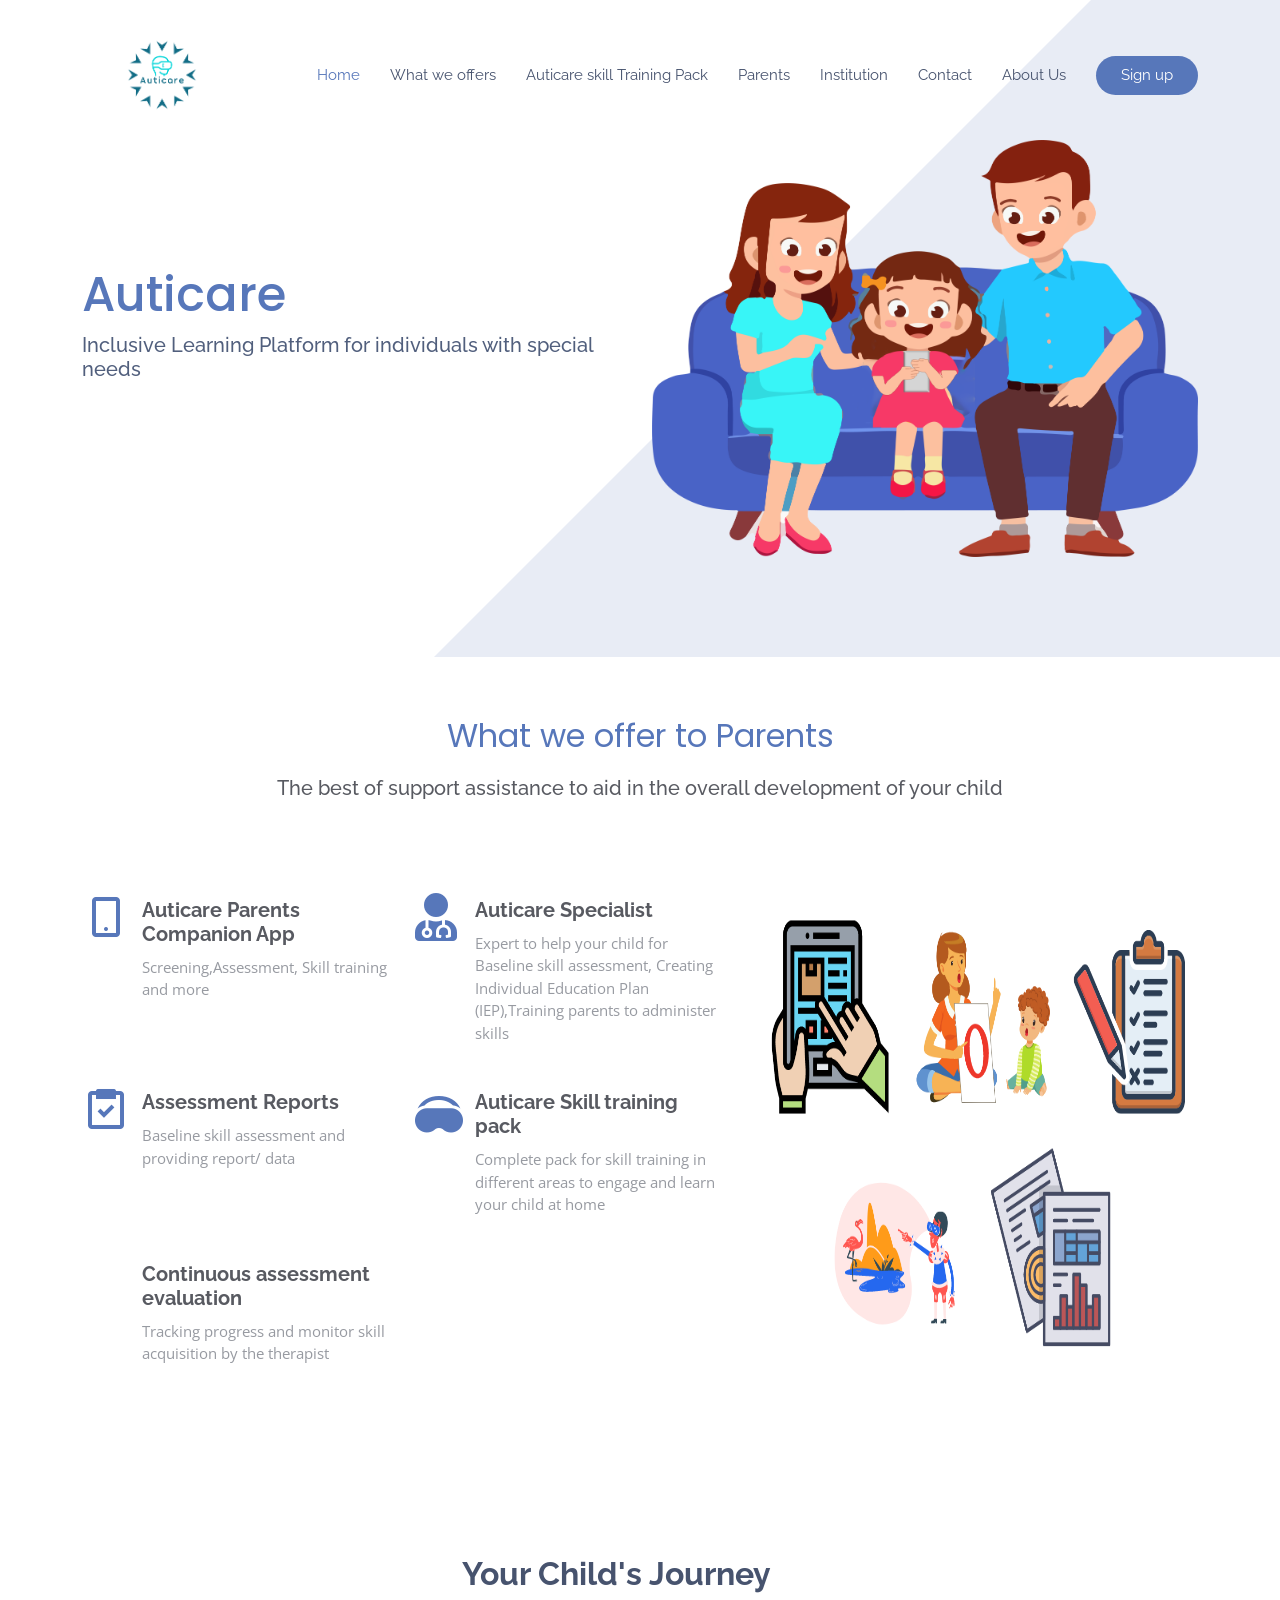
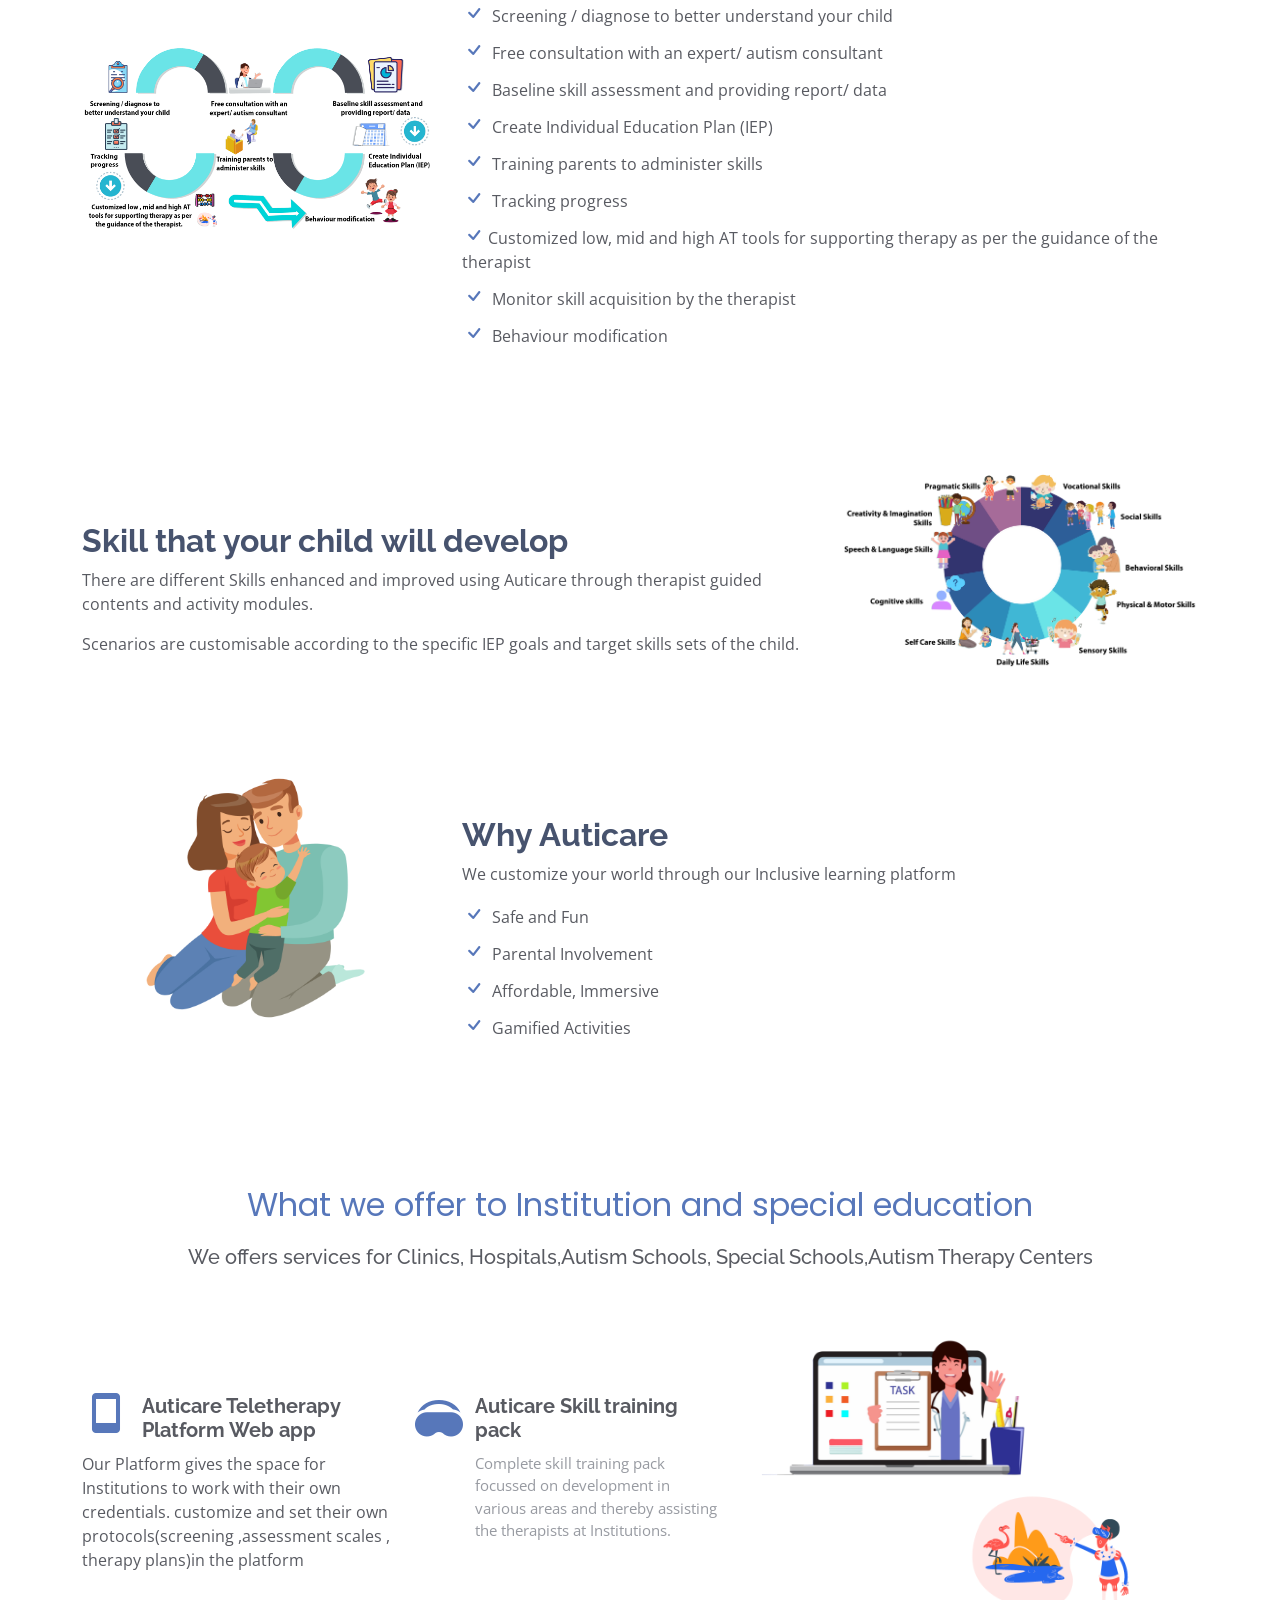
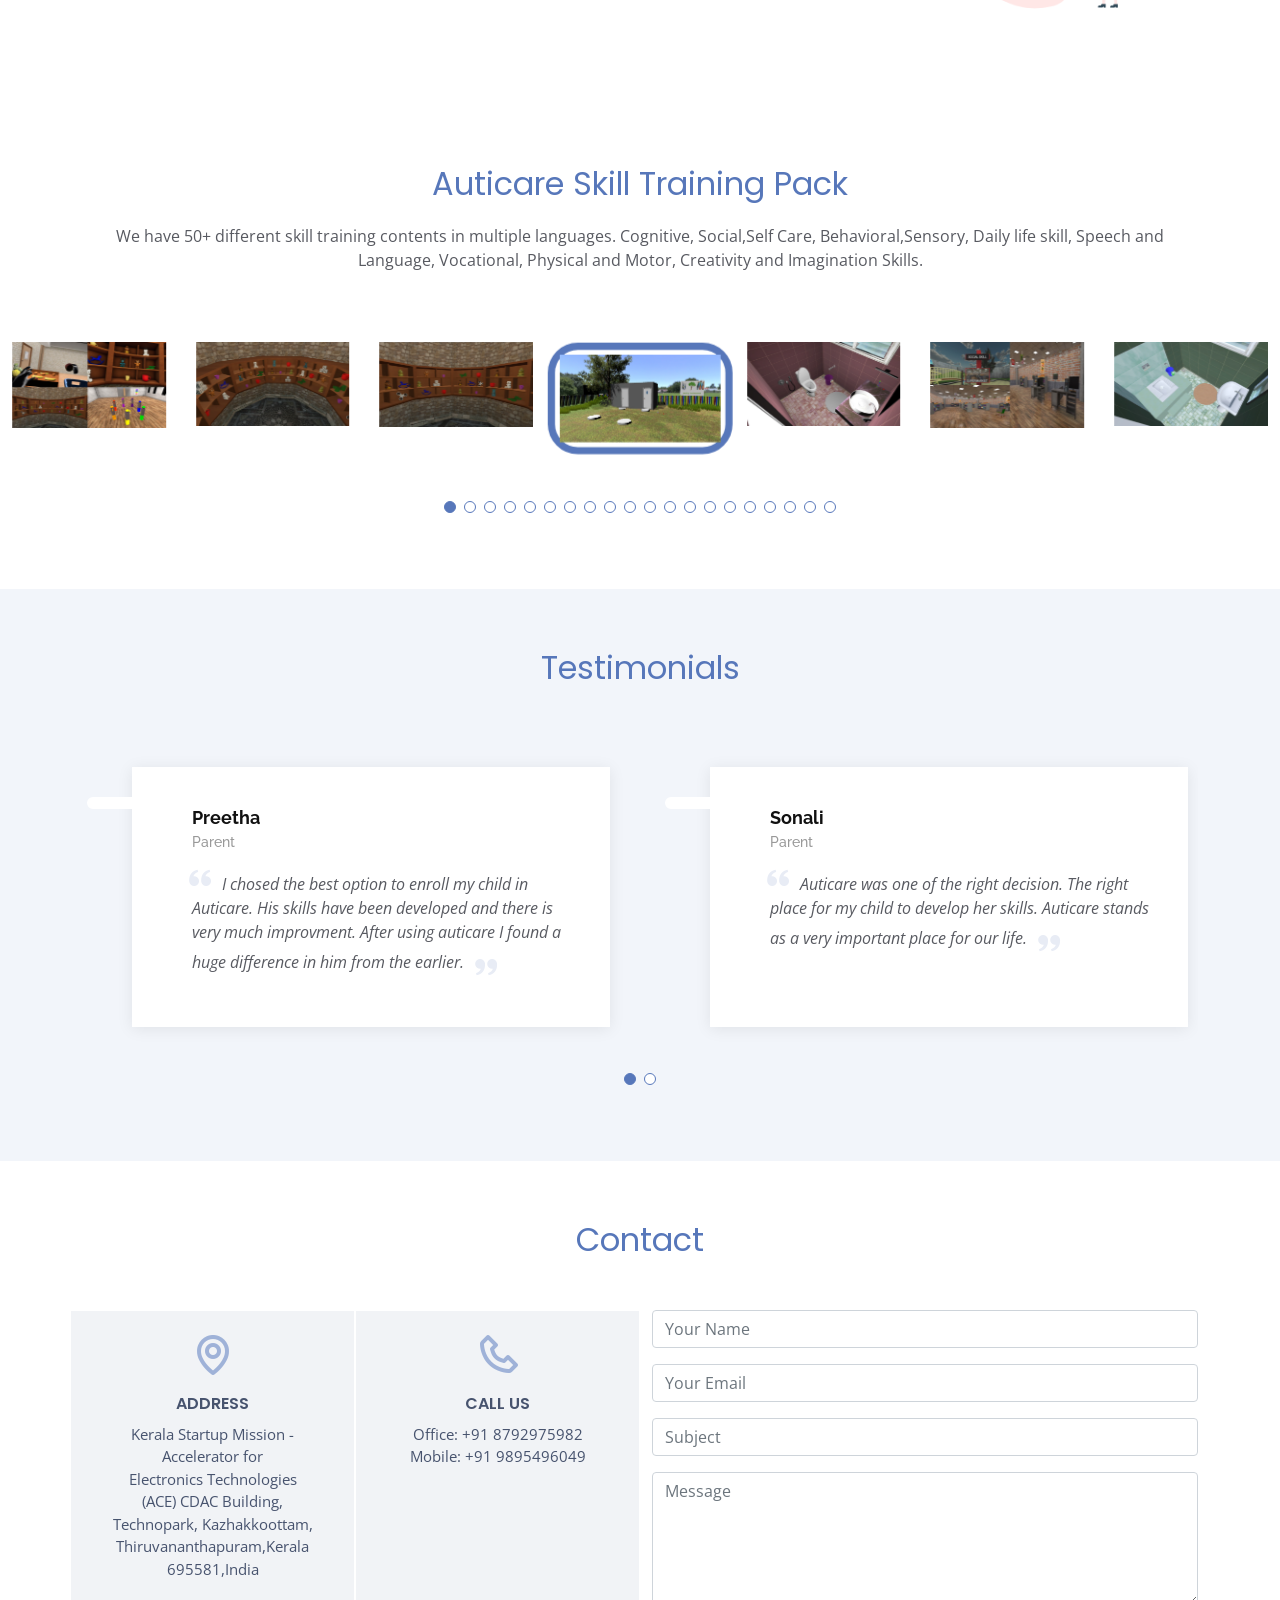
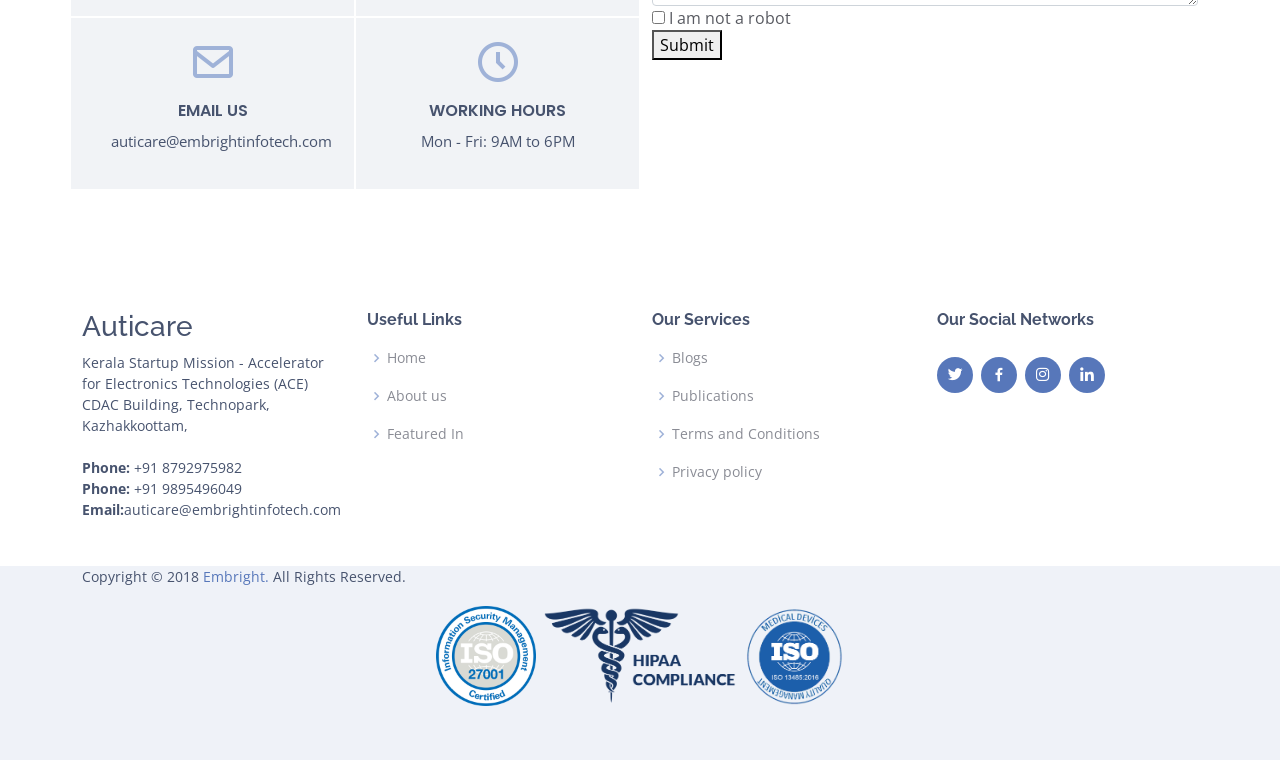
==== commit 205995ca: "CNAME" ====
--- a/index.html
+++ b/index.html
@@ -573,25 +573,64 @@
           </div>
 
           <div class="col-lg-6">
-            <form action="forms/contact.php" method="post" role="form" class="php-email-form" data-aos="fade-up">
+            <form>
               <div class="form-group">
-                <input placeholder="Your Name" type="text" name="name" class="form-control" id="name" required>
+                <input 
+                placeholder="Your Name"
+                 type="text"
+                  name="name"
+                   class="form-control"
+                    id="name"
+                     required>
               </div>
               <div class="form-group mt-3">
-                <input placeholder="Your Email" type="email" class="form-control" name="email" id="email" required>
+                <input
+                 placeholder="Your Email" 
+                type="email"
+                 class="form-control"
+                 name="email"
+                  id="email" 
+                  required>
               </div>
               <div class="form-group mt-3">
-                <input placeholder="Subject" type="text" class="form-control" name="subject" id="subject" required>
+                <input
+                 placeholder="Subject" 
+                type="text"
+                 class="form-control"
+                 name="subject" 
+                 id="subject"
+                  required>
               </div>
               <div class="form-group mt-3">
-                <textarea placeholder="Message" class="form-control" name="message" rows="5" required></textarea>
-              </div>
-              <div class="my-3">
-                <div class="loading">Loading</div>
-                <div class="error-message"></div>
-                <div class="sent-message">Your message has been sent. Thank you!</div>
-              </div>
-              <div class="text-center"><button type="submit">Send Message</button></div>
+                <textarea
+                 placeholder="Message" 
+                class="form-control"
+                 name="message"
+                  rows="5" 
+                  id="message"
+                  required></textarea>
+              </div>
+              <div class="row">
+                <div class="form-group col-sm-12 col-md-12 col-lg-6">
+                  <div class="checkbox">
+                    <input
+                      class="styled-checkbox"
+                      id="styled-checkbox-1"
+                      type="checkbox"
+                      value="value1"
+                    />
+                    <label for="styled-checkbox-1"
+                      >I am not a robot <i class="flaticon-user"></i
+                    ></label>
+                  </div>
+                </div>
+              </div>
+              <div class="row">
+                <div class="form-group col-md-12">
+                  <button type="submit" onclick="sendMail(); return false">
+                    Submit
+                </div>
+              </div>
             </form>
           </div>
 
@@ -638,10 +677,10 @@
           <div class="col-lg-3 col-md-6 footer-links">
             <h4>Useful Links</h4>
             <ul>
-              <li><i class="bx bx-chevron-right"></i> <a href="#">Home</a></li>
+              <li><i class="bx bx-chevron-right"></i> <a href="./index.html">Home</a></li>
               <li><i class="bx bx-chevron-right"></i> <a href="./about-us.html">About us</a></li>
-              <li><i class="bx bx-chevron-right"></i> <a href="#">Team</a></li>
-              <li><i class="bx bx-chevron-right"></i> <a href="#">Client & partners</a></li>
+           
+          
               <li><i class="bx bx-chevron-right"></i> <a href="#">Featured In</a></li>
 
             
@@ -653,7 +692,7 @@
             <ul>
               <li><i class="bx bx-chevron-right"></i> <a href="blog.html">Blogs
               </a></li>
-              <li><i class="bx bx-chevron-right"></i> <a href="#">Publications</a></li>
+              <li><i class="bx bx-chevron-right"></i> <a href="./publications.html">Publications</a></li>
             
                
               <li><i class="bx bx-chevron-right"></i> <a href="./TermsAndConditions.html">Terms and Conditions</a></li>
@@ -757,7 +796,20 @@
 
   <!-- Template Main JS File -->
   <script src="assets/js/main.js"></script>
-
+  <script src="assets/js/mail.js"></script>
+  <script src="assets/js/jquery2.min.js"></script>
+  <!-- Bootstrap -->
+  <script src="assets/js/bootstrap.min.js"></script>
+  <script src="assets/js/swiper.min.js"></script>
+  <!-- SLY Carousel -->
+  <script src="assets/js/sly.min.js"></script>
+  <script src="assets/js/sly.vendor.min.js"></script>
+  <!-- OWL Carousel -->
+  <script src="assets/js/owl.carousel.min.js"></script>
+  <!-- Waypoint -->
+  <script src="assets/js/jquery.waypoints.min.js"></script>
+  <!-- Easy Waypoint -->
+  <script src="assets/js/easy-waypoint-animate.js"></script>
 </body>
 
 </html>
--- a/assets/css/style.css
+++ b/assets/css/style.css
@@ -1157,4 +1157,18 @@
     text-align: center;
     padding: 5px 0;
   }
+}
+#section-contact .contact-form button {
+  font-family: "Quicksand-Bold";
+  font-size: 16px;
+  background: transparent;
+  border: 2px solid #fe019a;
+  color: #fe019a;
+  padding: 18px 15px;
+  width: 100%;
+  max-width: 270px;
+  border-radius: 5px;
+  cursor: pointer;
+  -webkit-transition: all 0.2s ease-in-out;
+  transition: all 0.2s ease-in-out;
 }
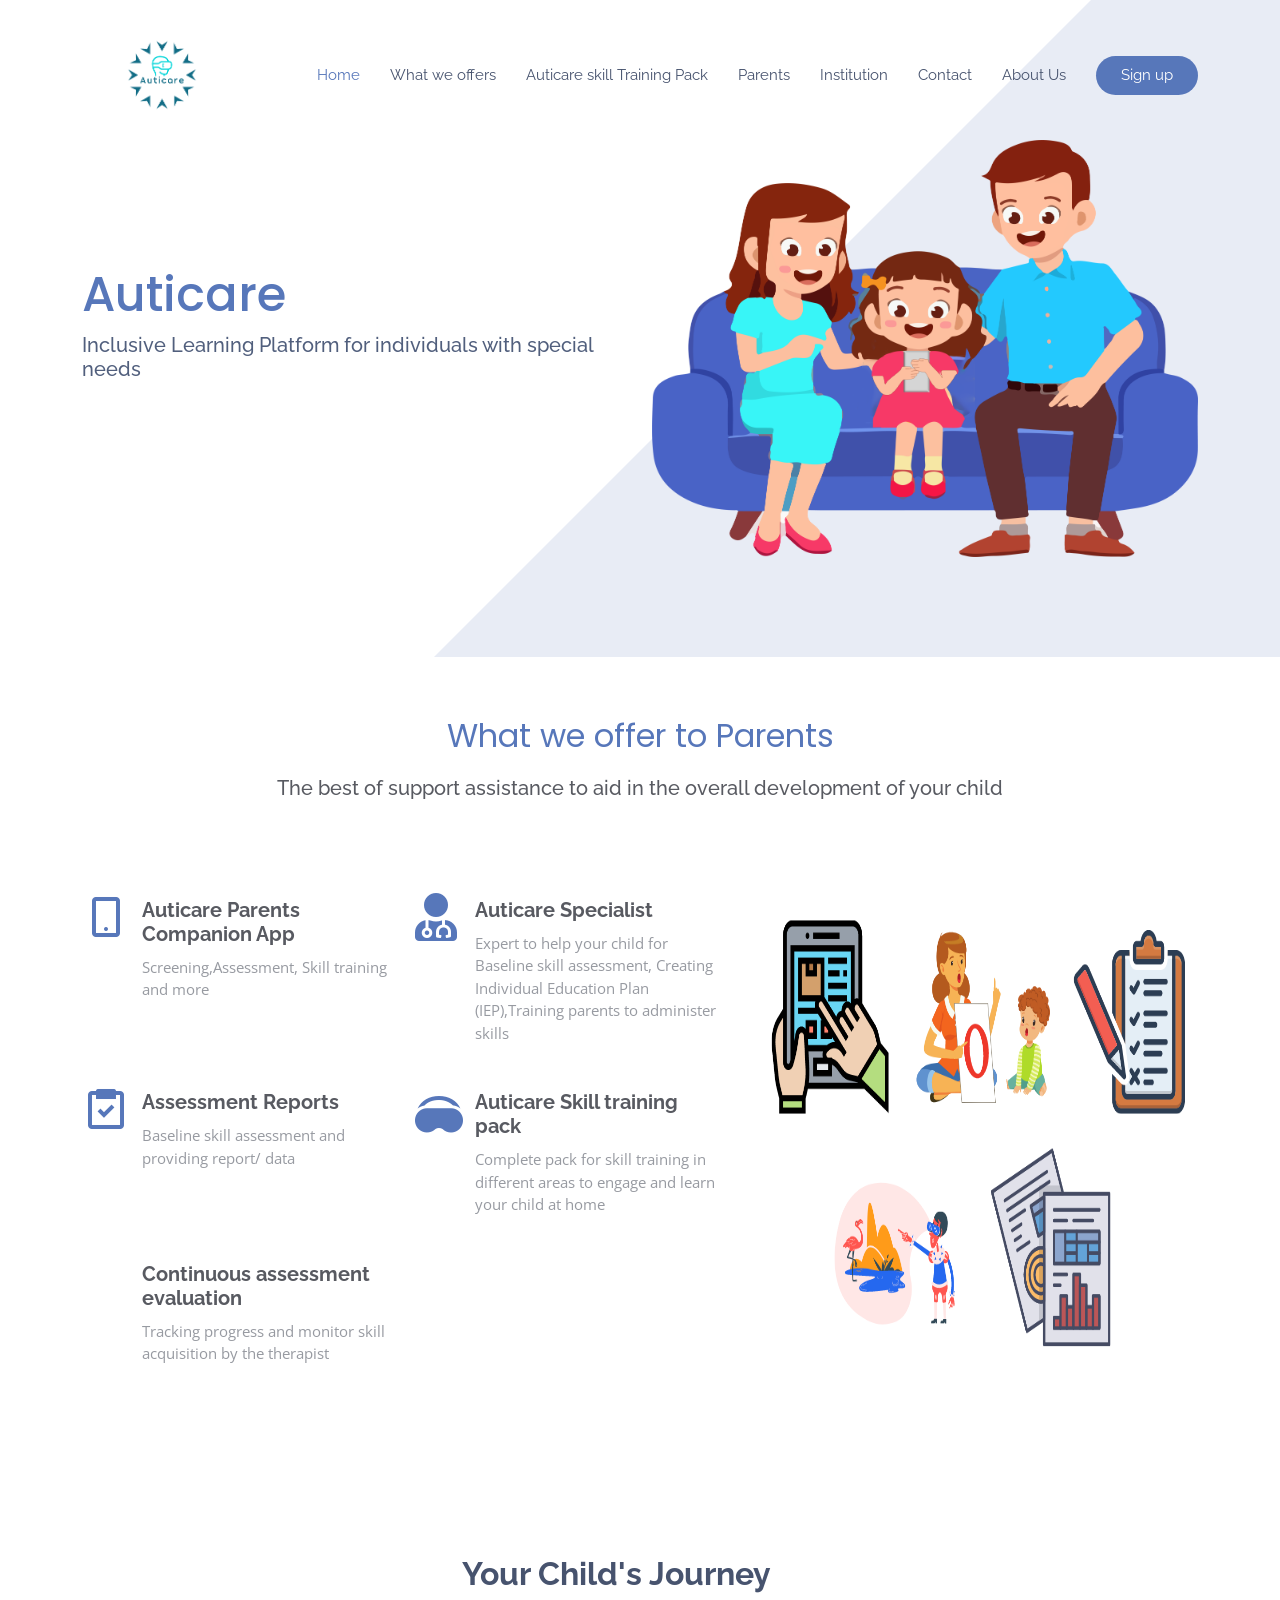
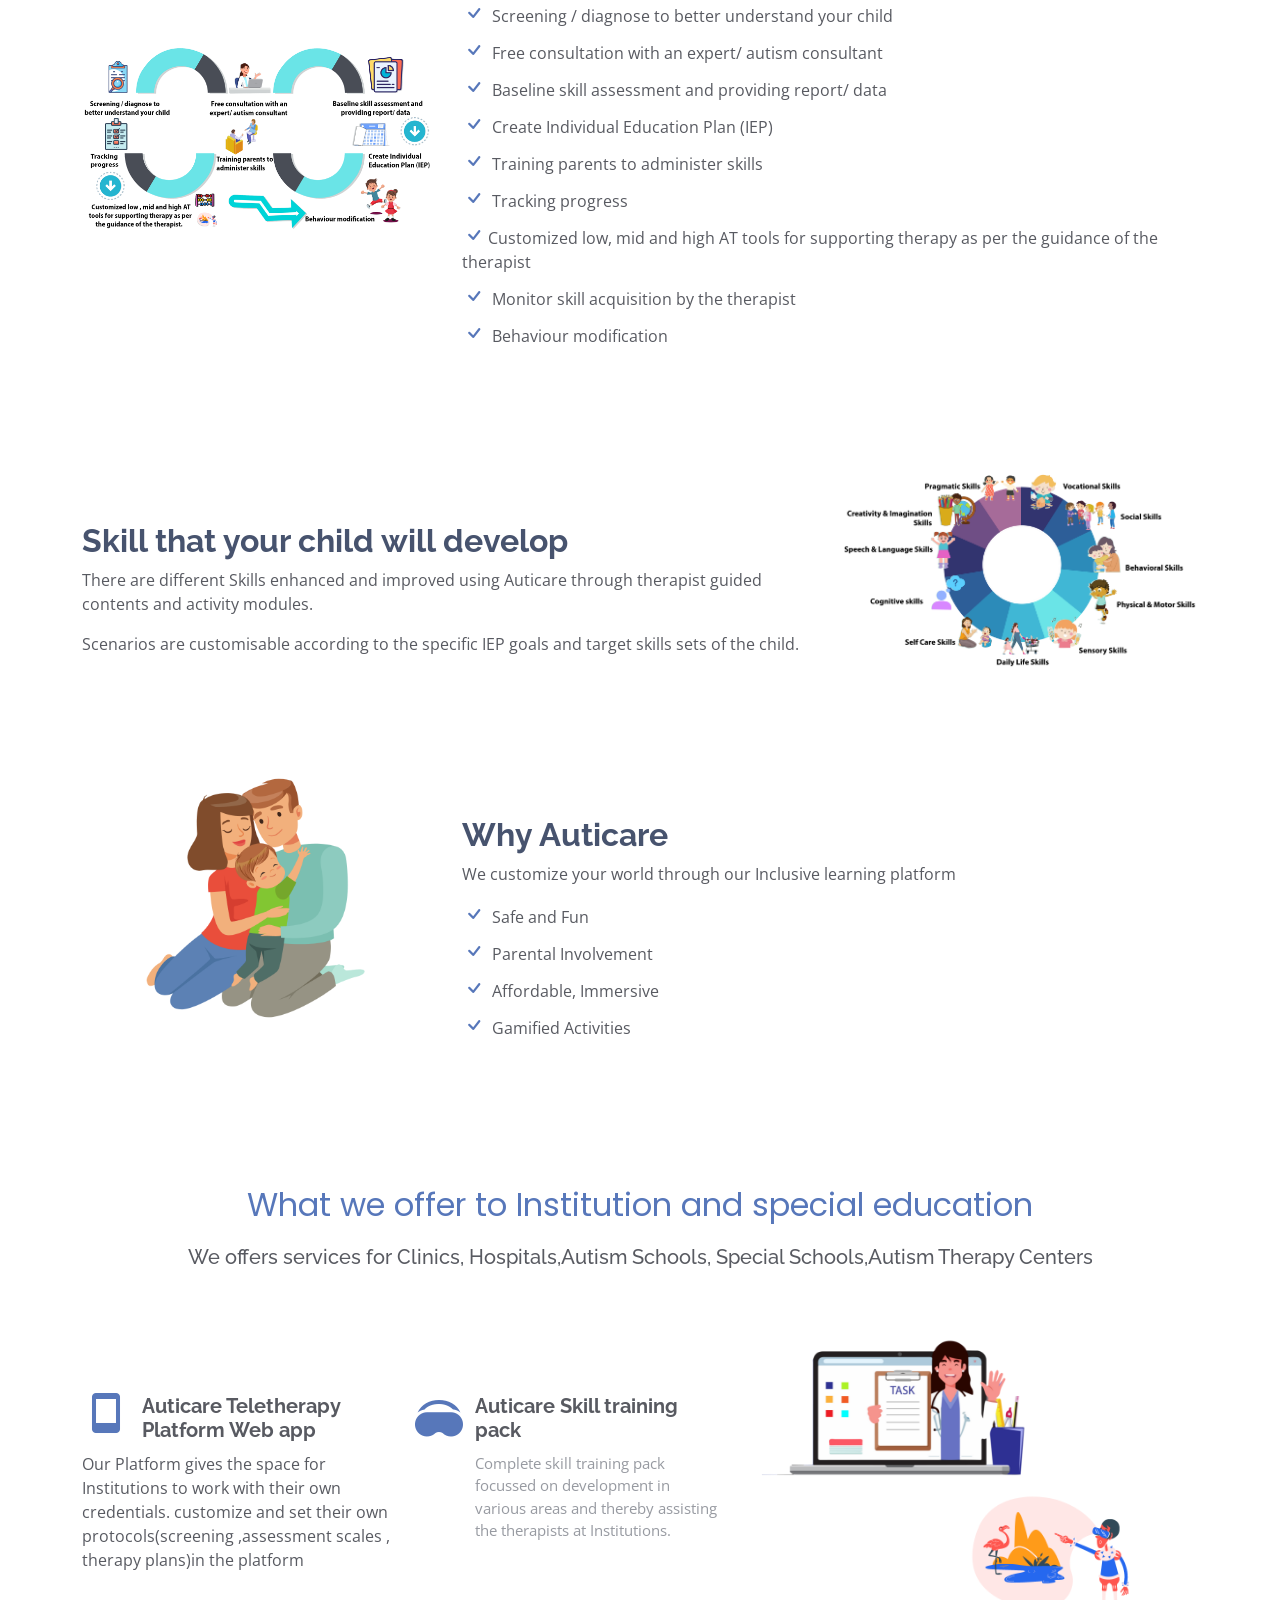
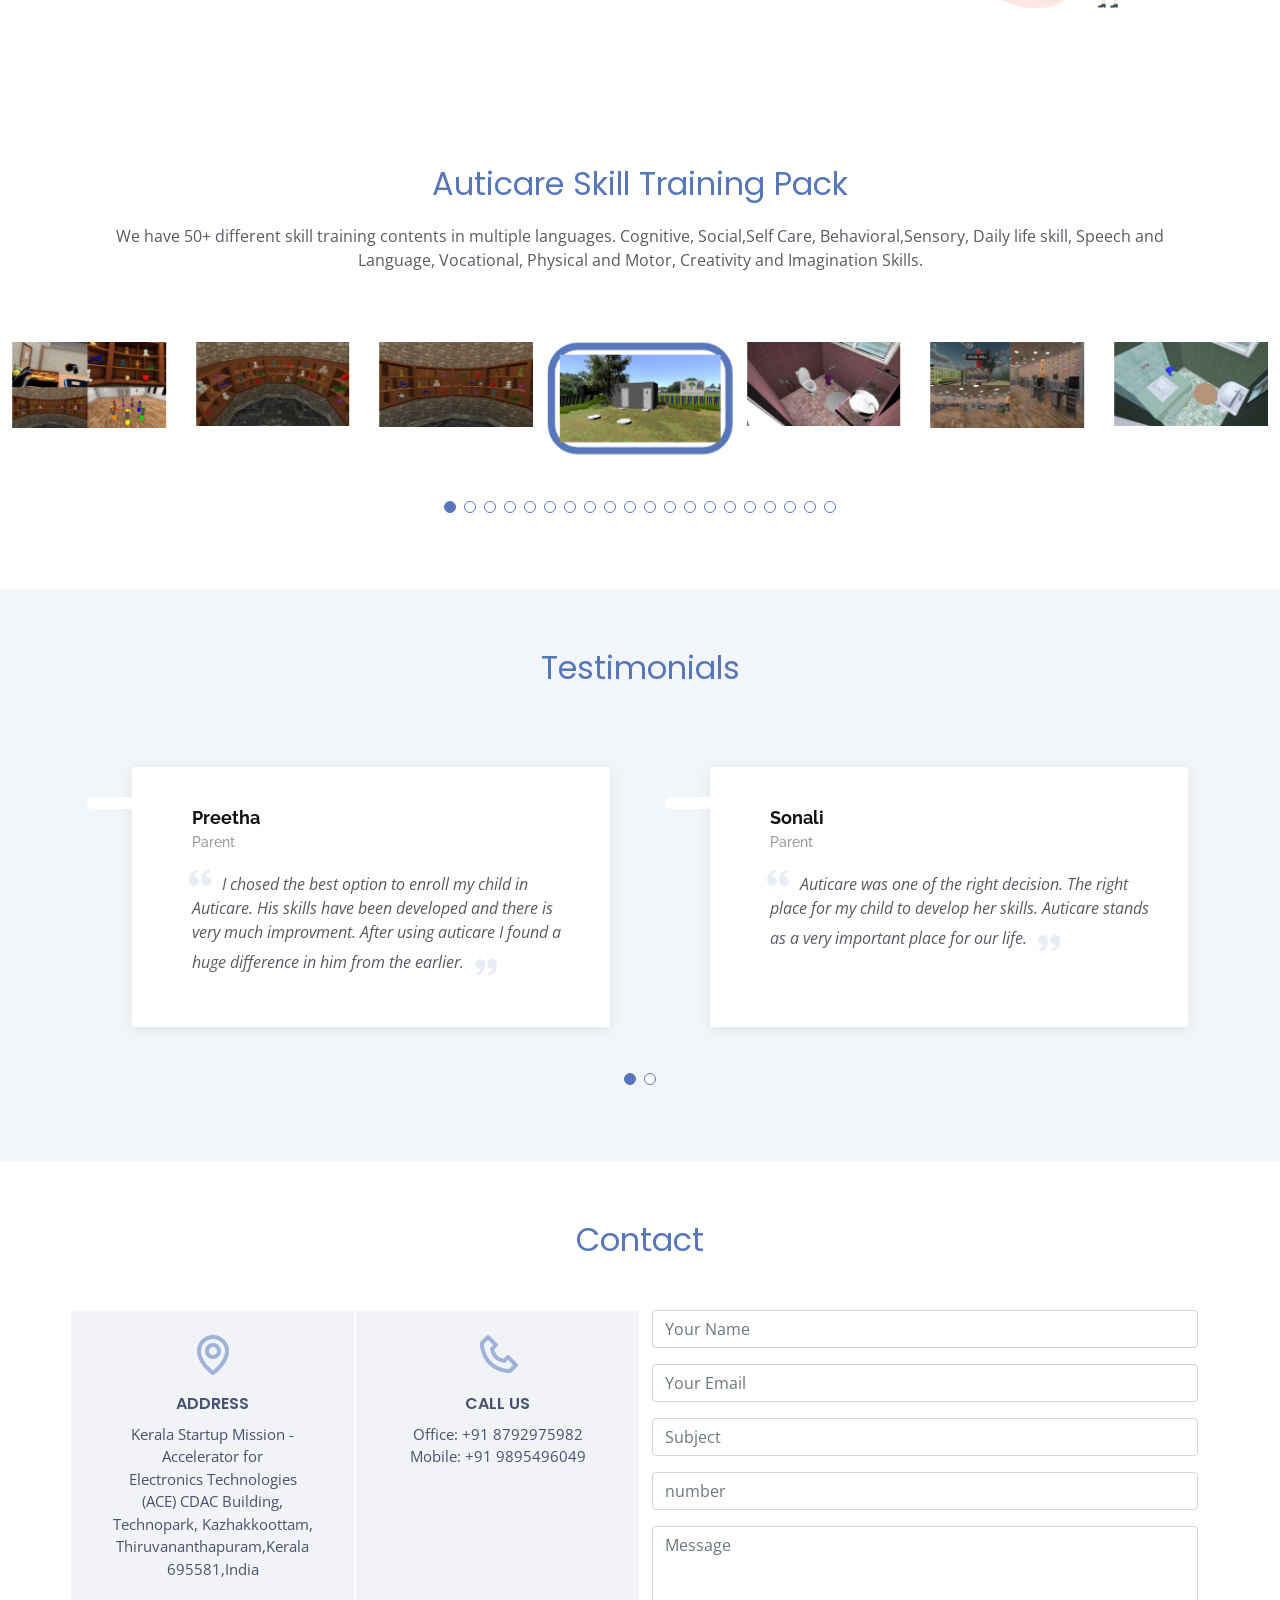
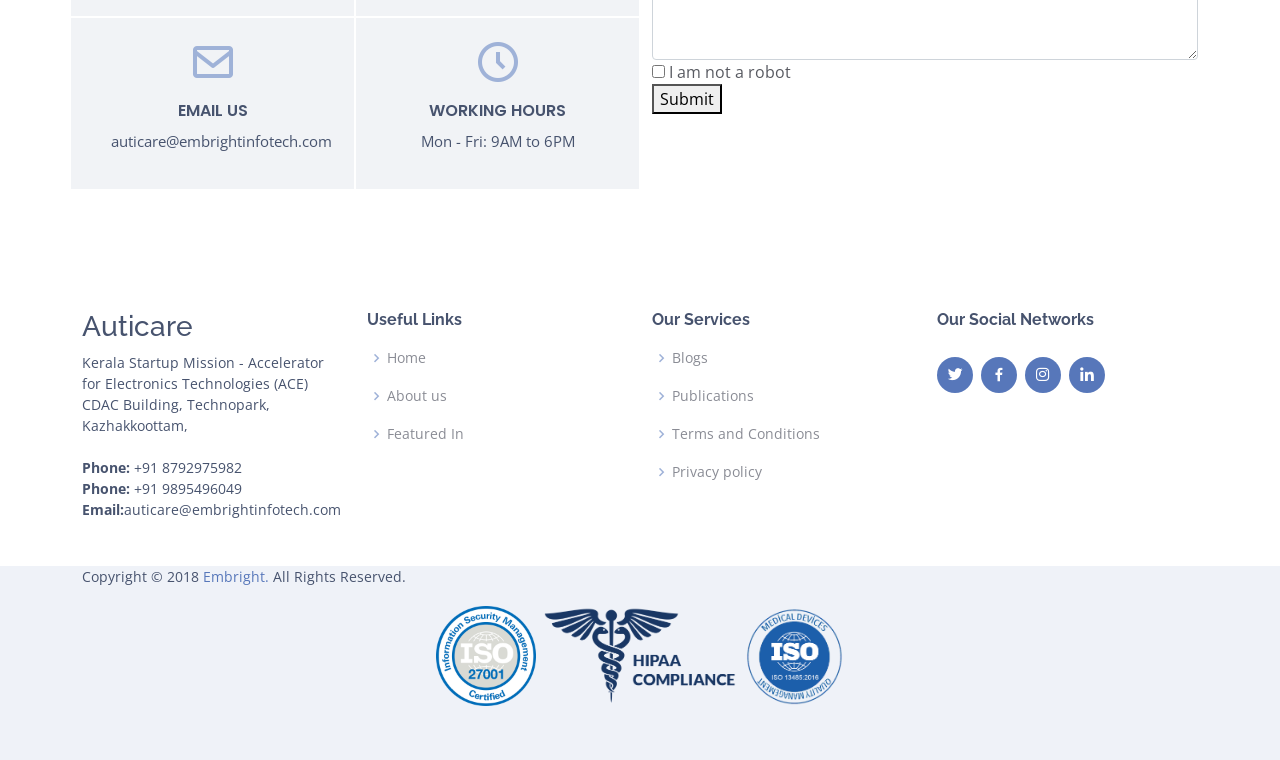
==== commit 95cbf886: "mailjs integrate" ====
--- a/index.html
+++ b/index.html
@@ -25,11 +25,17 @@
   <link href="assets/vendor/boxicons/css/boxicons.min.css" rel="stylesheet">
   <link href="assets/vendor/glightbox/css/glightbox.min.css" rel="stylesheet">
   <link href="assets/vendor/swiper/swiper-bundle.min.css" rel="stylesheet">
+  <script type="text/javascript" src="https://cdn.emailjs.com/sdk/2.2.4/email.min.js"></script>
+
   <link rel="stylesheet" href="https://use.fontawesome.com/releases/v5.6.3/css/all.css" 
   integrity="sha384-UHRtZLI+pbxtHCWp1t77Bi1L4ZtiqrqD80Kn4Z8NTSRyMA2Fd33n5dQ8lWUE00s/" crossorigin="anonymous">
   <!-- Template Main CSS File -->
   <link href="assets/css/style.css" rel="stylesheet">
-
+  <script type="text/javascript">
+    (function () {
+      emailjs.init("user_OVidFUa39ZBI34k3sKDW3");
+    })();
+  </script>
   <!-- =======================================================
   * Template Name: Auticare - v4.5.0
   * Template URL: https://bootstrapmade.com/free-bootstrap-app-landing-page-template/
@@ -59,7 +65,7 @@
           <li><a class="nav-link scrollto" href="#faq">Institution</a></li>
           <li><a class="nav-link scrollto" href="#contact">Contact</a></li>
           <li><a class="nav-link scrollto" href="./about-us.html">About Us</a></li>
-          <li><a class="getstarted scrollto" href="#features">Sign up</a></li>
+          <li><a class="getstarted scrollto" href="https://app-auticare.netlify.app/" target="_blank">Sign up</a></li>
         </ul>
         <i class="bi bi-list mobile-nav-toggle"></i>
       </nav><!-- .navbar -->
@@ -317,26 +323,26 @@
         <div class="gallery-slider swiper">
           <div class="swiper-wrapper">
            
-            <div class="swiper-slide"><a href="assets/img/scenes" class="gallery-lightbox" data-gall="gallery-carousel"><img src="assets/img/scenes/rest room.jpeg" class="img-fluid" alt=""></a></div>
-            <div class="swiper-slide"><a href="assets/img/scenes" class="gallery-lightbox" data-gall="gallery-carousel"><img src="assets/img/scenes/rest room1.jpeg" class="img-fluid" alt=""></a></div>
-            <div class="swiper-slide"><a href="assets/img/scenes" class="gallery-lightbox" data-gall="gallery-carousel"><img src="assets/img/scenes/socialsuper.jpg" class="img-fluid" alt=""></a></div>
-            <div class="swiper-slide"><a href="assets/img/scenes" class="gallery-lightbox" data-gall="gallery-carousel"><img src="assets/img/scenes/rest2.jpeg" class="img-fluid" alt=""></a></div>
-            <div class="swiper-slide"><a href="assets/img/scenes" class="gallery-lightbox" data-gall="gallery-carousel"><img src="assets/img/scenes/road crossing.jpeg" class="img-fluid" alt=""></a></div>
-            <div class="swiper-slide"><a href="assets/img/scenes" class="gallery-lightbox" data-gall="gallery-carousel"><img src="assets/img/scenes/socialsuper.jpg" class="img-fluid" alt=""></a></div>
-            <div class="swiper-slide"><a href="assets/img/scenes" class="gallery-lightbox" data-gall="gallery-carousel"><img src="assets/img/scenes/super market_cashier.jpeg" class="img-fluid" alt=""></a></div>
-            <div class="swiper-slide"><a href="assets/img/scenes" class="gallery-lightbox" data-gall="gallery-carousel"><img src="assets/img/scenes/supermarket.jpeg" class="img-fluid" alt=""></a></div>
-            <div class="swiper-slide"><a href="assets/img/scenes" class="gallery-lightbox" data-gall="gallery-carousel"><img src="assets/img/scenes/traffic light.jpeg" class="img-fluid" alt=""></a></div>
-            <div class="swiper-slide"><a href="assets/img/scenes" class="gallery-lightbox" data-gall="gallery-carousel"><img src="assets/img/scenes/vibgyor.jpeg" class="img-fluid" alt=""></a></div>
-            <div class="swiper-slide"><a href="assets/img/scenes" class="gallery-lightbox" data-gall="gallery-carousel"><img src="assets/img/scenes/alphabet english.jpeg" class="img-fluid" alt=""></a></div>
-            <div class="swiper-slide"><a href="assets/img/scenes" class="gallery-lightbox" data-gall="gallery-carousel"><img src="assets/img/scenes/apple-alphabet.jpeg" class="img-fluid" alt=""></a></div>
-            <div class="swiper-slide"><a href="assets/img/scenes" class="gallery-lightbox" data-gall="gallery-carousel"><img src="assets/img/scenes/arabic 2.jpeg" class="img-fluid" alt=""></a></div>
-            <div class="swiper-slide"><a href="assets/img/scenes" class="gallery-lightbox" data-gall="gallery-carousel"><img src="assets/img/scenes/arabic alphabet.jpeg" class="img-fluid" alt=""></a></div>
-            <div class="swiper-slide"><a href="assets/img/scenes" class="gallery-lightbox" data-gall="gallery-carousel"><img src="assets/img/scenes/ball interaction.jpeg" class="img-fluid" alt=""></a></div>
-            <div class="swiper-slide"><a href="assets/img/scenes" class="gallery-lightbox" data-gall="gallery-carousel"><img src="assets/img/scenes/ball picking.jpeg" class="img-fluid" alt=""></a></div>
-            <div class="swiper-slide"><a href="assets/img/scenes" class="gallery-lightbox" data-gall="gallery-carousel"><img src="assets/img/scenes/Cognitive Scenarios.jpg" class="img-fluid" alt=""></a></div>
-            <div class="swiper-slide"><a href="assets/img/scenes" class="gallery-lightbox" data-gall="gallery-carousel"><img src="assets/img/scenes/collagepic.jpg" class="img-fluid" alt=""></a></div>
-            <div class="swiper-slide"><a href="assets/img/scenes" class="gallery-lightbox" data-gall="gallery-carousel"><img src="assets/img/scenes/color choosing.jpeg" class="img-fluid" alt=""></a></div>
-            <div class="swiper-slide"><a href="assets/img/scenes" class="gallery-lightbox" data-gall="gallery-carousel"><img src="assets/img/scenes/color identification.jpeg" class="img-fluid" alt=""></a></div>
+            <div class="swiper-slide"><a href="assets/img/scenes/rest room.jpeg" class="gallery-lightbox" data-gall="gallery-carousel"><img src="assets/img/scenes/rest room.jpeg" class="img-fluid" alt=""></a></div>
+            <div class="swiper-slide"><a href="assets/img/scenes/rest room1.jpeg" class="gallery-lightbox" data-gall="gallery-carousel"><img src="assets/img/scenes/rest room1.jpeg" class="img-fluid" alt=""></a></div>
+            <div class="swiper-slide"><a href="assets/img/scenes/socialsuper.jpg" class="gallery-lightbox" data-gall="gallery-carousel"><img src="assets/img/scenes/socialsuper.jpg" class="img-fluid" alt=""></a></div>
+            <div class="swiper-slide"><a href="assets/img/scenes/rest2.jpeg" class="gallery-lightbox" data-gall="gallery-carousel"><img src="assets/img/scenes/rest2.jpeg" class="img-fluid" alt=""></a></div>
+            <div class="swiper-slide"><a href="assets/img/scenes/road crossing.jpeg" class="gallery-lightbox" data-gall="gallery-carousel"><img src="assets/img/scenes/road crossing.jpeg" class="img-fluid" alt=""></a></div>
+            <div class="swiper-slide"><a href="assets/img/scenes/socialsuper.jpg" class="gallery-lightbox" data-gall="gallery-carousel"><img src="assets/img/scenes/socialsuper.jpg" class="img-fluid" alt=""></a></div>
+            <div class="swiper-slide"><a href="assets/img/scenes/super market_cashier.jpeg" class="gallery-lightbox" data-gall="gallery-carousel"><img src="assets/img/scenes/super market_cashier.jpeg" class="img-fluid" alt=""></a></div>
+            <div class="swiper-slide"><a href="assets/img/scenes/supermarket.jpeg" class="gallery-lightbox" data-gall="gallery-carousel"><img src="assets/img/scenes/supermarket.jpeg" class="img-fluid" alt=""></a></div>
+            <div class="swiper-slide"><a href="assets/img/scenes/traffic light.jpeg" class="gallery-lightbox" data-gall="gallery-carousel"><img src="assets/img/scenes/traffic light.jpeg" class="img-fluid" alt=""></a></div>
+            <div class="swiper-slide"><a href="assets/img/scenes/vibgyor.jpeg" class="gallery-lightbox" data-gall="gallery-carousel"><img src="assets/img/scenes/vibgyor.jpeg" class="img-fluid" alt=""></a></div>
+            <div class="swiper-slide"><a href="assets/img/scenes/alphabet english.jpeg" class="gallery-lightbox" data-gall="gallery-carousel"><img src="assets/img/scenes/alphabet english.jpeg" class="img-fluid" alt=""></a></div>
+            <div class="swiper-slide"><a href="assets/img/scenes/apple-alphabet.jpeg" class="gallery-lightbox" data-gall="gallery-carousel"><img src="assets/img/scenes/apple-alphabet.jpeg" class="img-fluid" alt=""></a></div>
+            <div class="swiper-slide"><a href="assets/img/scenes/arabic 2.jpeg" class="gallery-lightbox" data-gall="gallery-carousel"><img src="assets/img/scenes/arabic 2.jpeg" class="img-fluid" alt=""></a></div>
+            <div class="swiper-slide"><a href="assets/img/scenes/arabic alphabet.jpeg" class="gallery-lightbox" data-gall="gallery-carousel"><img src="assets/img/scenes/arabic alphabet.jpeg" class="img-fluid" alt=""></a></div>
+            <div class="swiper-slide"><a href="assets/img/scenes/ball interaction.jpeg" class="gallery-lightbox" data-gall="gallery-carousel"><img src="assets/img/scenes/ball interaction.jpeg" class="img-fluid" alt=""></a></div>
+            <div class="swiper-slide"><a href="assets/img/scenes/ball picking.jpeg" class="gallery-lightbox" data-gall="gallery-carousel"><img src="assets/img/scenes/ball picking.jpeg" class="img-fluid" alt=""></a></div>
+            <div class="swiper-slide"><a href="assets/img/scenes/Cognitive Scenarios.jpg" class="gallery-lightbox" data-gall="gallery-carousel"><img src="assets/img/scenes/Cognitive Scenarios.jpg" class="img-fluid" alt=""></a></div>
+            <div class="swiper-slide"><a href="assets/img/scenes/collagepic.jpg" class="gallery-lightbox" data-gall="gallery-carousel"><img src="assets/img/scenes/collagepic.jpg" class="img-fluid" alt=""></a></div>
+            <div class="swiper-slide"><a href="assets/img/scenes/color choosing.jpeg" class="gallery-lightbox" data-gall="gallery-carousel"><img src="assets/img/scenes/color choosing.jpeg" class="img-fluid" alt=""></a></div>
+            <div class="swiper-slide"><a href="assets/img/scenes/color identification.jpeg.jpeg" class="gallery-lightbox" data-gall="gallery-carousel"><img src="assets/img/scenes/color identification.jpeg" class="img-fluid" alt=""></a></div>
           </div>
           <div class="swiper-pagination"></div>
         </div>
@@ -573,7 +579,7 @@
           </div>
 
           <div class="col-lg-6">
-            <form>
+            <form method="POST">
               <div class="form-group">
                 <input 
                 placeholder="Your Name"
@@ -599,6 +605,15 @@
                  class="form-control"
                  name="subject" 
                  id="subject"
+                  required>
+              </div>
+              <div class="form-group mt-3">
+                <input
+                 placeholder="number" 
+                type="text"
+                 class="form-control"
+                 name="number" 
+                 id="number"
                   required>
               </div>
               <div class="form-group mt-3">
@@ -627,7 +642,7 @@
               </div>
               <div class="row">
                 <div class="form-group col-md-12">
-                  <button type="submit" onclick="sendMail(); return false">
+                  <button type="button" onclick="return sendMail()">
                     Submit
                 </div>
               </div>
